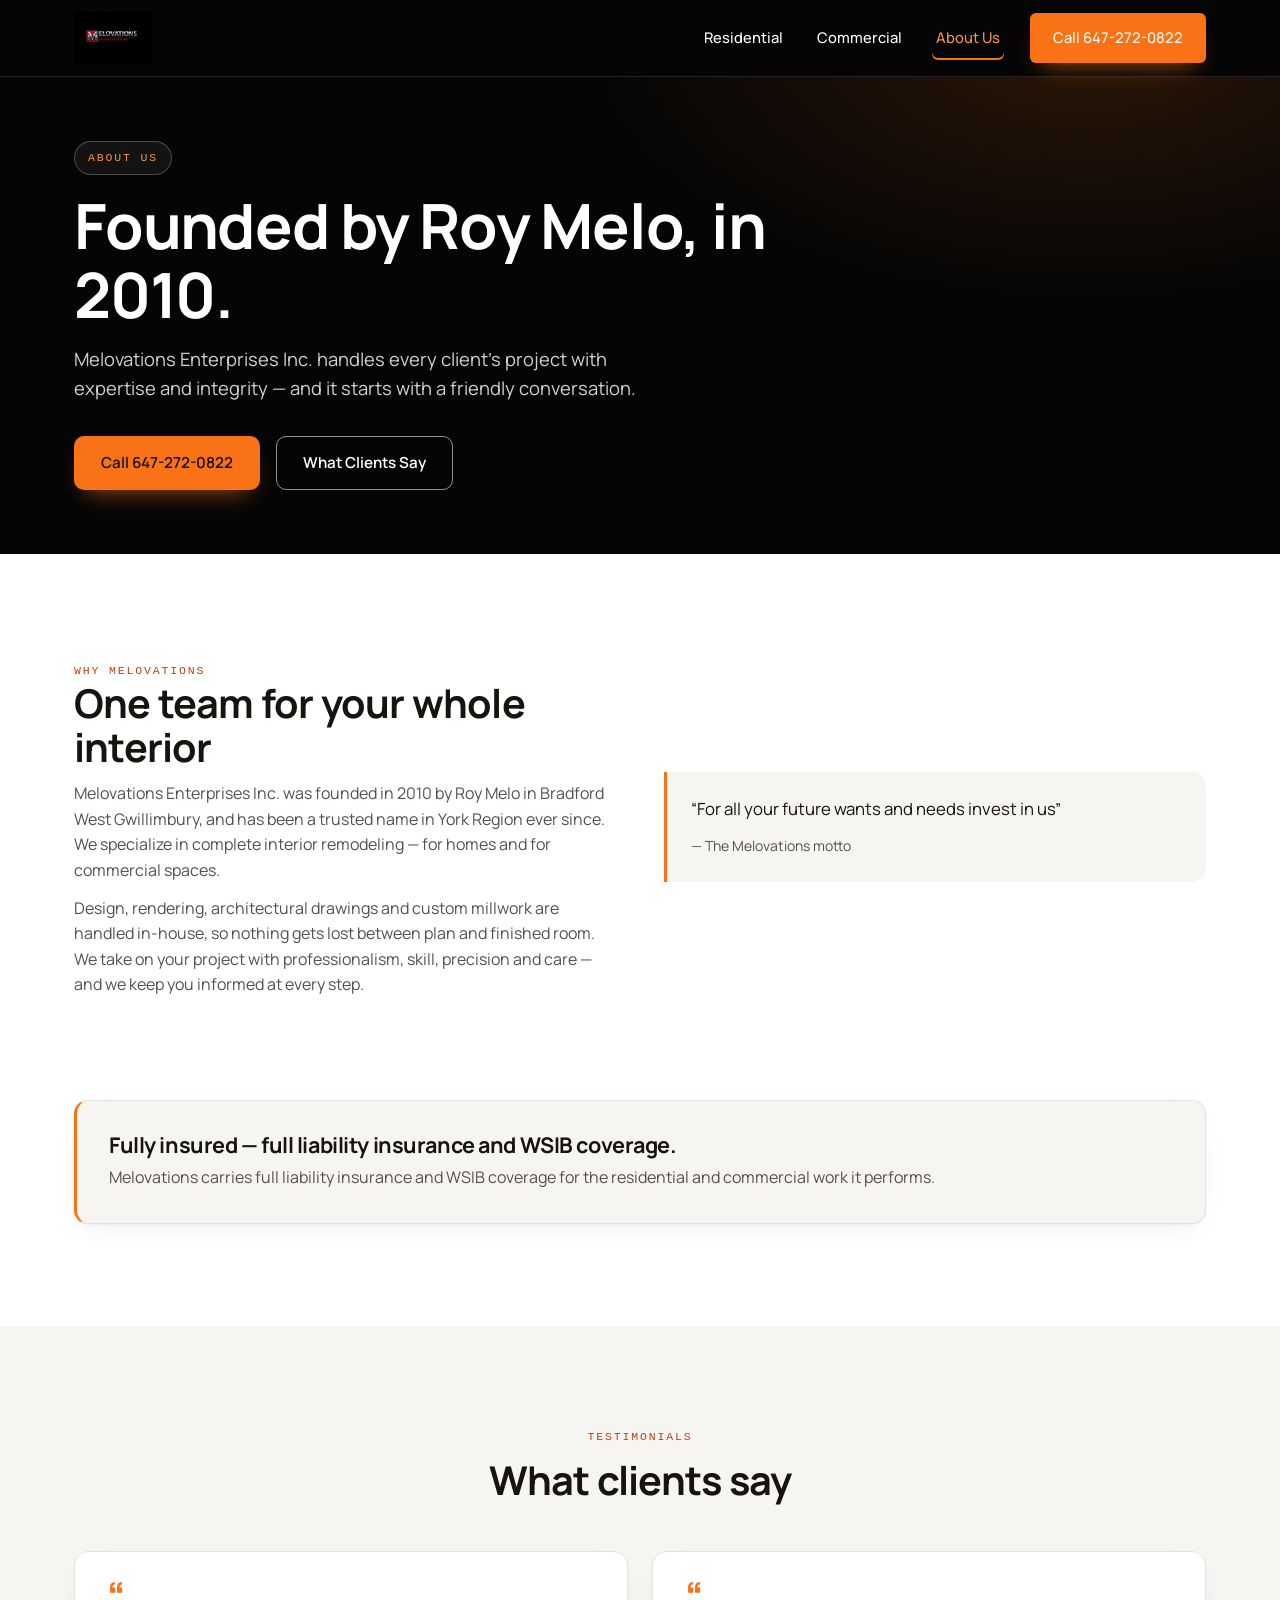
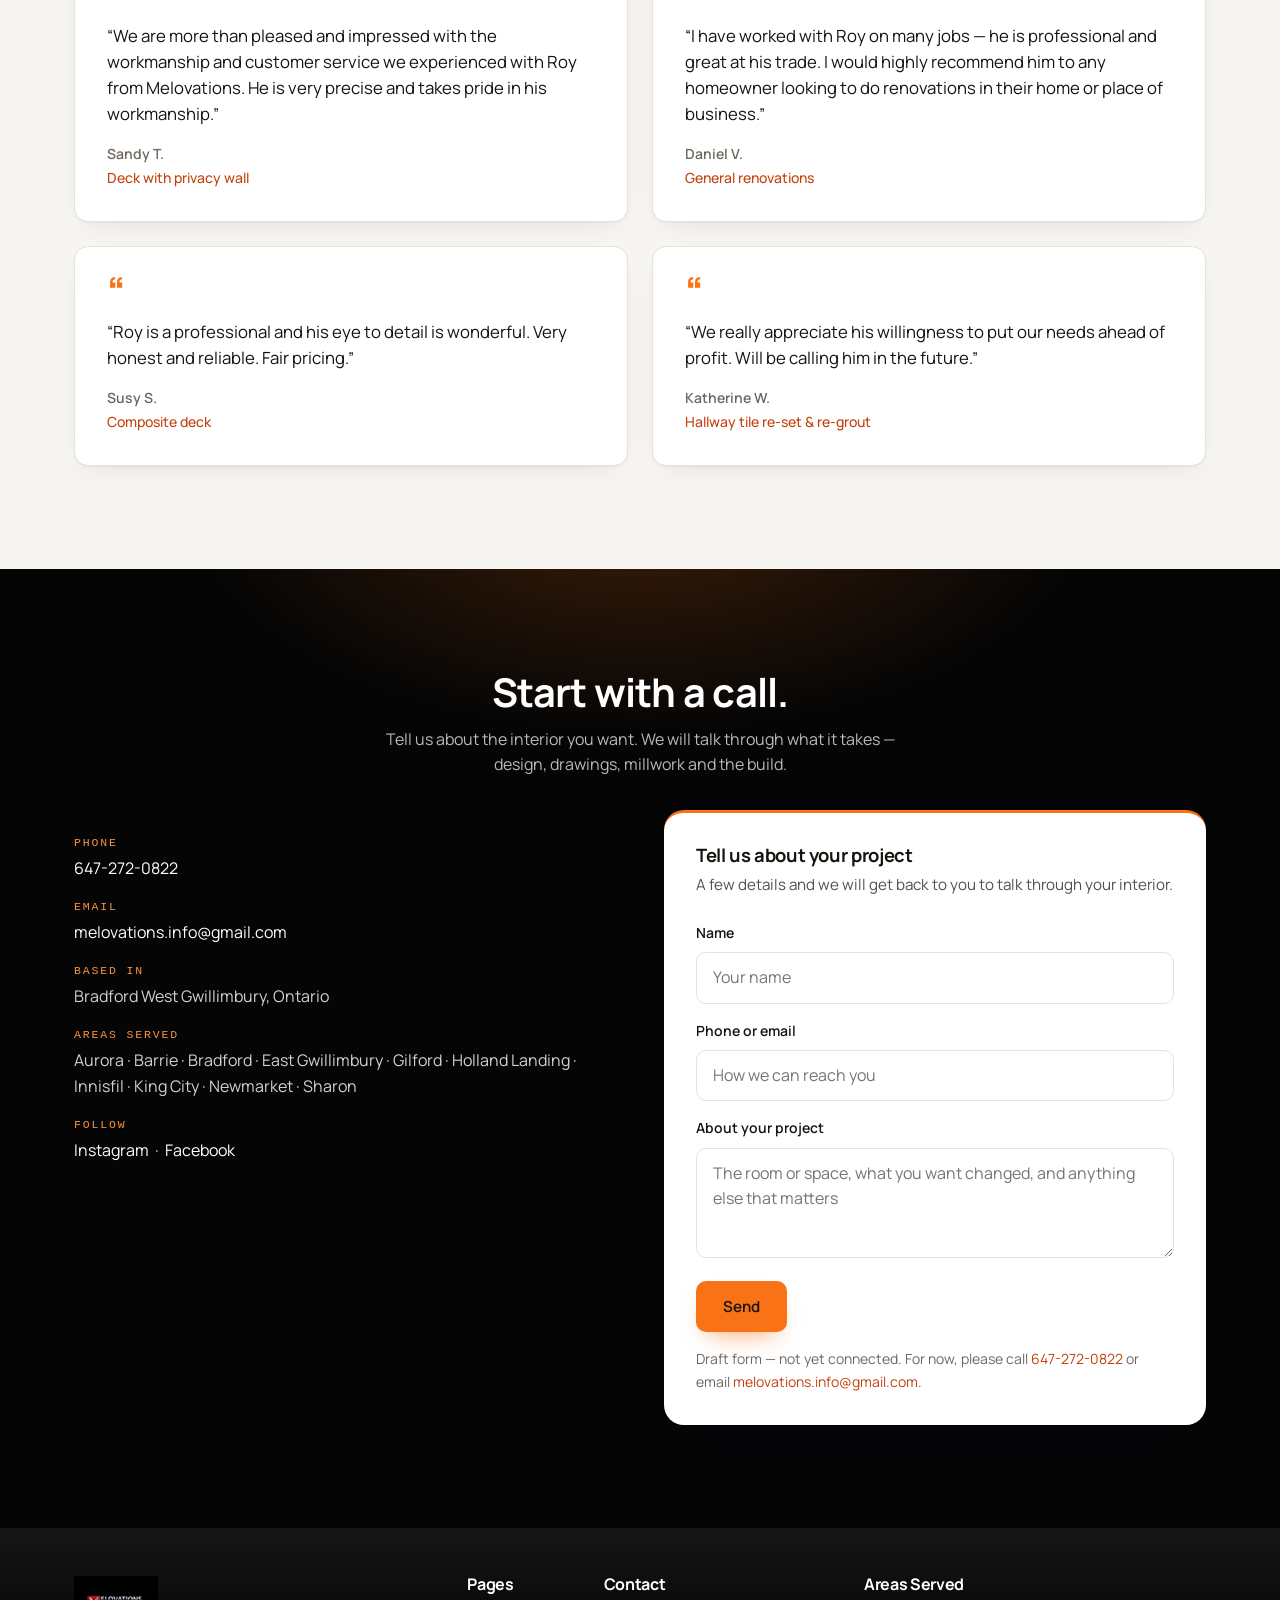
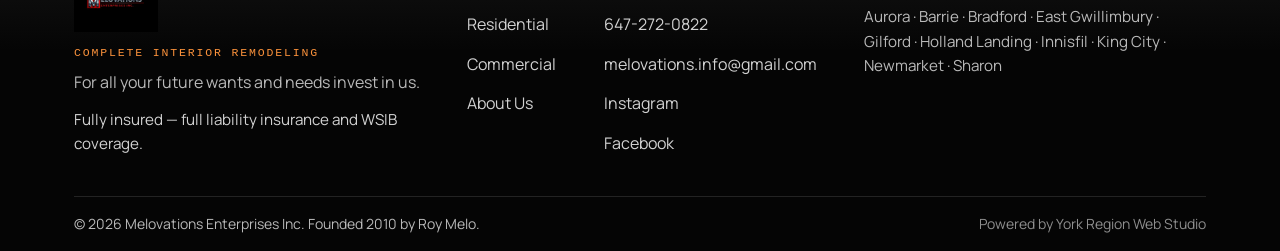
==== about.html @ a7868fda "Update to 3-page website version" ====
<!DOCTYPE html>
<html lang="en">
<head>
<meta charset="UTF-8">
<meta name="viewport" content="width=device-width, initial-scale=1.0">
<title>About Us | Melovations Enterprises Inc.</title>
<meta name="description" content="Melovations Enterprises Inc. was founded in 2010 by Roy Melo in Bradford West Gwillimbury — complete interior remodeling for homes and commercial spaces. Fully insured. Call 647-272-0822.">
<link rel="canonical" href="https://melovations.ca/about.html">
<meta property="og:type" content="website">
<meta property="og:site_name" content="Melovations Enterprises Inc.">
<meta property="og:title" content="About Us | Melovations Enterprises Inc.">
<meta property="og:description" content="Founded in 2010 by Roy Melo — complete interior remodeling, design, drawings and custom millwork. For all your future wants and needs invest in us.">
<meta property="og:url" content="https://melovations.ca/about.html">
<meta property="og:image" content="https://melovations.ca/assets/logo.jpg">
<meta name="twitter:card" content="summary_large_image">
<meta name="robots" content="index, follow">
<link rel="icon" href="favicon.ico" sizes="any">
<link rel="icon" href="favicon.png" type="image/png" sizes="180x180">
<link rel="apple-touch-icon" href="favicon.png">
<link rel="preconnect" href="https://fonts.googleapis.com">
<link rel="preconnect" href="https://fonts.gstatic.com" crossorigin>
<link href="https://fonts.googleapis.com/css2?family=Manrope:wght@500;600;700;800&display=swap" rel="stylesheet">
<link rel="stylesheet" href="styles.css">
<script type="application/ld+json">
{
  "@context": "https://schema.org",
  "@type": "HomeAndConstructionBusiness",
  "name": "Melovations Enterprises Inc.",
  "slogan": "For all your future wants and needs invest in us",
  "url": "https://melovations.ca/about.html",
  "logo": "https://melovations.ca/assets/logo.jpg",
  "image": "https://melovations.ca/assets/logo.jpg",
  "telephone": "+1-647-272-0822",
  "email": "melovations.info@gmail.com",
  "foundingDate": "2010",
  "founder": { "@type": "Person", "name": "Roy Melo" },
  "address": {
    "@type": "PostalAddress",
    "addressLocality": "Bradford West Gwillimbury",
    "addressRegion": "ON",
    "addressCountry": "CA"
  },
  "areaServed": ["Aurora", "Barrie", "Bradford", "East Gwillimbury", "Gilford", "Holland Landing", "Innisfil", "King City", "Newmarket", "Sharon"],
  "sameAs": [
    "https://www.instagram.com/melovations/",
    "https://www.facebook.com/Melovations/"
  ],
  "knowsAbout": ["Complete Interior Remodeling", "Interior Design & Rendering", "Architectural Drawings", "Custom Millwork"]
}
</script>
</head>
<body>
<a class="skip-link" href="#main">Skip to content</a>
<header class="site-header">
  <div class="wrap header-inner">
    <a class="brand" href="index.html" aria-label="Melovations Enterprises Inc. — home"><img src="assets/logo.jpg" alt="Melovations Enterprises Inc." width="480" height="320" decoding="async"></a>
    <button class="nav-toggle" id="navToggle" aria-label="Open menu" aria-expanded="false" aria-controls="mainNav">
      <svg width="22" height="22" viewBox="0 0 24 24" fill="none" stroke="currentColor" stroke-width="2" stroke-linecap="round" aria-hidden="true"><path d="M4 7h16M4 12h16M4 17h16"/></svg>
    </button>
    <nav class="main-nav" id="mainNav" aria-label="Main">
      <a href="index.html">Residential</a>
      <a href="commercial.html">Commercial</a>
      <a href="about.html" aria-current="page">About Us</a>
      <a class="btn btn-primary" href="tel:+16472720822">Call 647-272-0822</a>
    </nav>
  </div>
</header>

<main id="main">

<!-- PAGE HERO -->
<section class="page-hero">
  <div class="wrap">
    <span class="eyebrow eyebrow-light">About Us</span>
    <h1>Founded by Roy Melo, in 2010.</h1>
    <p class="lead">Melovations Enterprises Inc. handles every client's project with expertise and integrity — and it starts with a friendly conversation.</p>
    <div class="hero-actions">
      <a class="btn btn-primary" href="tel:+16472720822">Call 647-272-0822</a>
      <a class="btn btn-ghost" href="#testimonials">What Clients Say</a>
    </div>
  </div>
</section>

<!-- STORY -->
<section aria-label="Our story">
  <div class="wrap split">
    <div>
      <span class="eyebrow">Why Melovations</span>
      <h2>One team for your whole interior</h2>
      <p>Melovations Enterprises Inc. was founded in 2010 by Roy Melo in Bradford West Gwillimbury, and has been a trusted name in York Region ever since. We specialize in complete interior remodeling — for homes and for commercial spaces.</p>
      <p>Design, rendering, architectural drawings and custom millwork are handled in-house, so nothing gets lost between plan and finished room. We take on your project with professionalism, skill, precision and care — and we keep you informed at every step.</p>
    </div>
    <div class="quote">&ldquo;For all your future wants and needs invest in us&rdquo;
      <small>— The Melovations motto</small></div>
  </div>
</section>

<!-- INSURANCE -->
<section class="section-tight" aria-label="Insurance">
  <div class="wrap">
    <div class="insure">
      <div>
        <h2 class="insure-title">Fully insured — full liability insurance and WSIB coverage.</h2>
        <p>Melovations carries full liability insurance and WSIB coverage for the residential and commercial work it performs.</p>
      </div>
    </div>
  </div>
</section>

<!-- TESTIMONIALS -->
<section id="testimonials" class="section-soft" aria-label="Testimonials">
  <div class="wrap">
    <div class="section-header">
      <span class="eyebrow">Testimonials</span>
      <h2>What clients say</h2>
    </div>
    <div class="testimonial-grid">
      <figure class="testimonial">
        <blockquote>&ldquo;We are more than pleased and impressed with the workmanship and customer service we experienced with Roy from Melovations. He is very precise and takes pride in his workmanship.&rdquo;</blockquote>
        <figcaption>Sandy T.<span class="project">Deck with privacy wall</span></figcaption>
      </figure>
      <figure class="testimonial">
        <blockquote>&ldquo;I have worked with Roy on many jobs — he is professional and great at his trade. I would highly recommend him to any homeowner looking to do renovations in their home or place of business.&rdquo;</blockquote>
        <figcaption>Daniel V.<span class="project">General renovations</span></figcaption>
      </figure>
      <figure class="testimonial">
        <blockquote>&ldquo;Roy is a professional and his eye to detail is wonderful. Very honest and reliable. Fair pricing.&rdquo;</blockquote>
        <figcaption>Susy S.<span class="project">Composite deck</span></figcaption>
      </figure>
      <figure class="testimonial">
        <blockquote>&ldquo;We really appreciate his willingness to put our needs ahead of profit. Will be calling him in the future.&rdquo;</blockquote>
        <figcaption>Katherine W.<span class="project">Hallway tile re-set &amp; re-grout</span></figcaption>
      </figure>
    </div>
  </div>
</section>

<!-- CONTACT -->
<section class="cta-band" id="contact" aria-label="Contact">
  <div class="wrap">
    <h2>Start with a call.</h2>
    <p>Tell us about the interior you want. We will talk through what it takes — design, drawings, millwork and the build.</p>
    <div class="contact-grid">
      <ul class="contact-list">
        <li><span class="label">Phone</span><a href="tel:+16472720822">647-272-0822</a></li>
        <li><span class="label">Email</span><a href="mailto:melovations.info@gmail.com">melovations.info@gmail.com</a></li>
        <li><span class="label">Based in</span>Bradford West Gwillimbury, Ontario</li>
        <li><span class="label">Areas served</span>Aurora · Barrie · Bradford · East Gwillimbury · Gilford · Holland Landing · Innisfil · King City · Newmarket · Sharon</li>
        <li><span class="label">Follow</span><a href="https://www.instagram.com/melovations/" target="_blank" rel="noopener">Instagram</a> &nbsp;·&nbsp; <a href="https://www.facebook.com/Melovations/" target="_blank" rel="noopener">Facebook</a></li>
      </ul>
      <div class="form-card">
        <h3 class="form-title">Tell us about your project</h3>
        <p class="form-intro">A few details and we will get back to you to talk through your interior.</p>
        <form id="draftForm" novalidate>
          <div class="form-group">
            <label for="fName">Name</label>
            <input id="fName" name="name" type="text" autocomplete="name" placeholder="Your name">
          </div>
          <div class="form-group">
            <label for="fPhone">Phone or email</label>
            <input id="fPhone" name="contact" type="text" autocomplete="tel" inputmode="tel" placeholder="How we can reach you">
          </div>
          <div class="form-group">
            <label for="fMsg">About your project</label>
            <textarea id="fMsg" name="message" placeholder="The room or space, what you want changed, and anything else that matters"></textarea>
          </div>
          <button class="btn btn-primary" type="submit">Send</button>
          <p class="form-status" id="formStatus" role="status" aria-live="polite"></p>
          <p class="form-note">Draft form — not yet connected. For now, please call <a href="tel:+16472720822">647-272-0822</a> or email <a href="mailto:melovations.info@gmail.com">melovations.info@gmail.com</a>.</p>
        </form>
      </div>
    </div>
  </div>
</section>

</main>

<footer class="site-footer">
  <div class="wrap">
    <div class="footer-top">
      <div class="footer-brand">
        <img src="assets/logo.jpg" alt="Melovations Enterprises Inc." width="480" height="320" loading="lazy" decoding="async">
        <div class="footer-sub">Complete Interior Remodeling</div>
        <p class="footer-tagline">For all your future wants and needs invest in us.</p>
        <p class="footer-insure">Fully insured — full liability insurance and WSIB coverage.</p>
      </div>
      <div class="footer-col">
        <h3>Pages</h3>
        <ul class="footer-links footer-links-stack">
          <li><a href="index.html">Residential</a></li>
          <li><a href="commercial.html">Commercial</a></li>
          <li><a href="about.html">About Us</a></li>
        </ul>
      </div>
      <div class="footer-col">
        <h3>Contact</h3>
        <ul class="footer-links footer-links-stack">
          <li><a href="tel:+16472720822">647-272-0822</a></li>
          <li><a href="mailto:melovations.info@gmail.com">melovations.info@gmail.com</a></li>
          <li><a href="https://www.instagram.com/melovations/" target="_blank" rel="noopener">Instagram</a></li>
          <li><a href="https://www.facebook.com/Melovations/" target="_blank" rel="noopener">Facebook</a></li>
        </ul>
      </div>
      <div class="footer-col">
        <h3>Areas Served</h3>
        <p>Aurora · Barrie · Bradford · East Gwillimbury · Gilford · Holland Landing · Innisfil · King City · Newmarket · Sharon</p>
      </div>
    </div>
    <div class="footer-bottom">
      <span>© 2026 Melovations Enterprises Inc. Founded 2010 by Roy Melo.</span>
      <span class="footer-serving">Powered by York Region Web Studio</span>
    </div>
  </div>
</footer>

<a class="mobile-cta" href="tel:+16472720822">Call 647-272-0822</a>
<script src="script.js" defer></script>
</body>
</html>
---- styles.css ----
/* Melovations Enterprises Inc. — v1 draft
   Layout/CSS approach follows the YRWS Professional Services template
   (split hero, card grid, process steps, dark CTA band, dark footer).
   Brand: black + orange. Logo unchanged. */

:root{
  --brand-dark:#050505;
  --brand-dark-2:#161616;
  --brand-accent:#F97316;
  --brand-accent-deep:#C2410C;
  --brand-accent-light:#FB923C;
  --paper:#FFFFFF;
  --paper-soft:#F7F5F2;
  --ink:#17130E;
  --ink-soft:#57504A;
  --ink-faint:#6E675F;
  --line:#E7E1DA;
  --header-bg:#050505;
  --header-text:#FFFFFF;
  --font-display:"Manrope",-apple-system,"Segoe UI",Helvetica,Arial,sans-serif;
  --font-body:"Manrope",-apple-system,"Segoe UI",Helvetica,Arial,sans-serif;
  --font-mono:ui-monospace,"SF Mono",Menlo,Consolas,monospace;
  --text-hero:clamp(2.4rem,4.5vw + 1rem,3.9rem);
  --text-h2:clamp(1.8rem,1.6vw + 1.2rem,2.5rem);
  --text-h3:1.25rem;
  --text-lead:1.15rem;
  --text-body:1rem;
  --text-small:.875rem;
  --text-eyebrow:.72rem;
  --leading-heading:1.1;
  --leading-body:1.6;
  --space-1:4px; --space-2:8px; --space-3:12px; --space-4:16px;
  --space-5:24px; --space-6:32px; --space-7:48px; --space-8:64px;
  --section-pad:clamp(64px,8vw,104px);
  --card-pad:32px;
  --max:1180px;
  --radius:14px;
  --radius-sm:10px;
  --radius-lg:20px;
  --shadow-1:0 1px 2px rgba(2,6,23,.04),0 10px 28px -14px rgba(2,6,23,.12);
  --shadow-2:0 2px 6px rgba(2,6,23,.05),0 24px 44px -18px rgba(2,6,23,.18);
  --shadow-3:0 32px 64px -16px rgba(2,6,23,.30);
  --ease:cubic-bezier(.22,.61,.36,1);
  --dur:.3s;
  --on-dark:#fff;
  --on-dark-82:rgba(255,255,255,.82);
  --on-dark-72:rgba(255,255,255,.72);
  --on-dark-55:rgba(255,255,255,.55);
  --line-dark:rgba(255,255,255,.12);
  --white:#fff;
  --error:#A83D2E;
  --accent-ring:rgba(249,115,22,.22);
}

*,*::before,*::after{box-sizing:border-box;margin:0;padding:0}
html{scroll-behavior:smooth;scroll-padding-top:88px}
body{font-family:var(--font-body);font-size:var(--text-body);line-height:var(--leading-body);color:var(--ink-soft);background:var(--paper);overflow-x:hidden;-webkit-font-smoothing:antialiased}
img{max-width:100%;display:block}
a{color:var(--brand-accent-deep);text-decoration:none}
h1,h2,h3{font-family:var(--font-display);color:var(--ink);line-height:var(--leading-heading);font-weight:700;letter-spacing:-.02em}
h2{font-size:var(--text-h2)}
h3{font-size:var(--text-h3)}
.wrap{max-width:var(--max);margin:0 auto;padding:0 var(--space-5)}
section{padding:var(--section-pad) 0}
.section-soft{background:var(--paper-soft)}
:focus-visible{outline:2px solid var(--brand-accent);outline-offset:2px}
::selection{background:var(--accent-ring)}
.skip-link{position:absolute;left:var(--space-4);top:-100px;background:var(--brand-dark);color:var(--on-dark);padding:var(--space-2) var(--space-4);z-index:100}
.skip-link:focus{top:0;color:var(--on-dark)}

.eyebrow{font-family:var(--font-mono);font-size:var(--text-eyebrow);font-weight:500;text-transform:uppercase;letter-spacing:.16em;color:var(--brand-accent-deep)}
.eyebrow-light{color:var(--brand-accent-light)}
.lead{font-size:var(--text-lead)}
.section-header{max-width:680px;margin:0 auto var(--space-7);text-align:center}
.section-header .eyebrow{display:block;margin-bottom:var(--space-3)}
.section-header p{margin-top:var(--space-3)}

.btn{display:inline-block;padding:14px 26px;font-size:.95rem;font-weight:600;font-family:var(--font-body);border-radius:var(--radius-sm);border:1px solid transparent;cursor:pointer;transition:transform var(--dur) var(--ease),background var(--dur),color var(--dur),border-color var(--dur),box-shadow var(--dur) var(--ease)}
.btn:hover{transform:translateY(-1px)}
.btn:active{transform:translateY(0)}
/* Primary button: near-black text on bright orange passes contrast (~7:1);
   hover deepens to burnt orange where white text passes (~5:1). */
.btn-primary{background:var(--brand-accent);color:var(--ink);box-shadow:0 12px 24px -12px rgba(249,115,22,.7)}
.btn-primary:hover{background:var(--brand-accent-deep);color:var(--white)}
.btn-ghost{background:transparent;color:var(--on-dark);border-color:var(--on-dark-55)}
.btn-ghost:hover{border-color:var(--on-dark);color:var(--on-dark);background:rgba(255,255,255,.08)}

/* Header — black */
.site-header{position:sticky;top:0;z-index:50;background:var(--header-bg);color:var(--header-text);border-bottom:1px solid var(--line-dark)}
.header-inner{display:flex;align-items:center;justify-content:space-between;gap:var(--space-5);height:76px}
.brand{display:flex;align-items:center;color:var(--header-text)}
.brand img{height:52px;width:auto}
.main-nav{display:flex;align-items:center;gap:26px}
.main-nav a{color:var(--header-text);font-size:.92rem;font-weight:500;white-space:nowrap;transition:color var(--dur);padding:10px 4px;border-radius:6px}
.main-nav a:hover{color:var(--brand-accent-light)}
.main-nav a[aria-current="page"]{color:var(--brand-accent-light);box-shadow:inset 0 -2px 0 var(--brand-accent)}
.main-nav .btn{padding:12px 22px}
.nav-toggle{display:none;background:none;border:0;cursor:pointer;padding:var(--space-2);color:var(--header-text)}

/* Hero — split variant (from template), black + orange */
.hero-split{background:var(--brand-dark);color:var(--on-dark);padding:0;background-image:radial-gradient(720px 380px at 85% -40px,rgba(249,115,22,.16),transparent 70%)}
.hero-split .grid{display:grid;grid-template-columns:1.05fr 1fr;align-items:stretch}
.hero-split .txt{padding:var(--section-pad) var(--space-6) var(--section-pad) 0}
.hero-split h1{color:var(--on-dark);font-size:var(--text-hero)}
.hero-split .eyebrow{display:inline-block;margin-bottom:var(--space-4);padding:7px 13px;border:1px solid rgba(255,255,255,.24);border-radius:999px;background:rgba(255,255,255,.06)}
.hero-motto{font-family:var(--font-display);font-size:1.3rem;font-weight:600;color:var(--brand-accent-light);margin-top:var(--space-5);max-width:460px;line-height:1.35}
.hero-split .lead{color:var(--on-dark-82);margin-top:var(--space-4);max-width:460px}
.hero-actions{display:flex;flex-wrap:wrap;gap:var(--space-4);margin-top:var(--space-6)}
.hero-media{display:flex;align-items:center;justify-content:center;padding:var(--space-7) 0 var(--space-7) var(--space-5)}
/* Framed brand panel: the supplied logo is the only artwork at launch, so it
   is presented as a deliberate framed panel (gradient, border, caption bar)
   rather than a bare image on black. */
.hero-panel{position:relative;width:100%;max-width:520px;margin:0;border:1px solid var(--line-dark);border-radius:var(--radius-lg);background:linear-gradient(160deg,#1b1b1b 0%,#060606 55%,#000 100%);box-shadow:var(--shadow-3);padding:var(--space-7) var(--space-6) var(--space-5);overflow:hidden}
.hero-panel::before{content:"";position:absolute;inset:0;background:repeating-linear-gradient(135deg,rgba(255,255,255,.025) 0 2px,transparent 2px 14px);pointer-events:none}
.hero-panel::after{content:"";position:absolute;top:0;left:0;right:0;height:3px;background:linear-gradient(90deg,var(--brand-accent),transparent 75%)}
.hero-panel img{position:relative;width:100%;height:auto}
.hero-panel figcaption{position:relative;margin-top:var(--space-5);padding-top:var(--space-4);border-top:1px solid var(--line-dark);display:flex;flex-direction:column;gap:2px}
/* Photo variant: real project photo fills the framed panel, caption overlays. */
.hero-panel-photo{padding:0}
.hero-panel-photo img{width:100%;height:100%;aspect-ratio:4/3;object-fit:cover}
.hero-panel-photo figcaption{position:absolute;left:0;right:0;bottom:0;margin:0;padding:var(--space-6) var(--space-5) var(--space-4);border-top:0;background:linear-gradient(180deg,transparent,rgba(0,0,0,.85))}

/* Page hero (Commercial / About) */
.page-hero{background:var(--brand-dark);color:var(--on-dark);padding:var(--space-8) 0;background-image:radial-gradient(720px 380px at 85% -40px,rgba(249,115,22,.16),transparent 70%)}
.page-hero .eyebrow{display:inline-block;margin-bottom:var(--space-4);padding:7px 13px;border:1px solid rgba(255,255,255,.24);border-radius:999px;background:rgba(255,255,255,.06)}
.page-hero h1{color:var(--on-dark);font-size:var(--text-hero);max-width:18ch}
.page-hero .lead{color:var(--on-dark-82);margin-top:var(--space-4);max-width:56ch}

/* Insurance callout */
.insure{background:var(--paper-soft);border:1px solid var(--line);border-left:3px solid var(--brand-accent);border-radius:var(--radius);padding:var(--space-6);box-shadow:var(--shadow-1)}
.insure-title{font-size:1.35rem;margin-bottom:var(--space-2)}
.insure p{color:var(--ink-soft)}
.footer-insure{margin-top:var(--space-3);color:var(--on-dark-82);font-size:.95rem;max-width:38ch}

/* Photo gallery */
.gallery{columns:3;column-gap:var(--space-5)}
.gallery figure{break-inside:avoid;margin:0 0 var(--space-5);background:var(--white);border:1px solid var(--line);border-radius:var(--radius);overflow:hidden;box-shadow:var(--shadow-1);transition:transform var(--dur) var(--ease),box-shadow var(--dur) var(--ease),border-color var(--dur)}
.gallery figure:hover{transform:translateY(-4px);box-shadow:var(--shadow-2);border-color:rgba(249,115,22,.45)}
.gallery img{width:100%;height:auto;transition:transform var(--dur) var(--ease)}
.gallery figure:hover img{transform:scale(1.02)}
.gallery figcaption{padding:var(--space-3) var(--space-4);font-size:.92rem;font-weight:600;color:var(--ink)}
.hero-panel-name{font-family:var(--font-display);font-weight:700;color:var(--on-dark);letter-spacing:-.01em}
.hero-panel-sub{font-family:var(--font-mono);font-size:var(--text-eyebrow);text-transform:uppercase;letter-spacing:.16em;color:var(--brand-accent-light)}

/* Trust strip */
.trust{display:flex;gap:34px;flex-wrap:wrap;padding:var(--space-5) 0;border-bottom:1px solid var(--line)}
.trust div{font-size:.95rem;color:var(--ink-soft)}
.trust strong{display:block;font-family:var(--font-display);font-size:1.3rem;color:var(--ink);letter-spacing:-.01em}

/* Cards */
.card-grid{display:grid;grid-template-columns:repeat(3,1fr);gap:var(--space-5)}
.card{background:var(--white);border:1px solid var(--line);border-radius:var(--radius);padding:var(--card-pad);box-shadow:var(--shadow-1);transition:transform var(--dur) var(--ease),box-shadow var(--dur) var(--ease),border-color var(--dur)}
.card:hover{transform:translateY(-4px);box-shadow:var(--shadow-2);border-color:rgba(249,115,22,.45)}
.card-soft{background:var(--paper-soft)}
.section-tight{padding-top:0}
.card h3{margin:var(--space-3) 0 var(--space-2)}
.card-num{font-family:var(--font-mono);font-size:var(--text-eyebrow);letter-spacing:.16em;color:var(--brand-accent-deep)}
.services-grid{grid-template-columns:repeat(2,1fr)}

/* About split */
.split{display:grid;grid-template-columns:1fr 1fr;gap:var(--space-7);align-items:center}
.split p{color:var(--ink-soft);margin-top:var(--space-3)}
.quote{background:var(--paper-soft);border-left:3px solid var(--brand-accent);padding:var(--space-5);border-radius:0 var(--radius) var(--radius) 0;font-size:1.05rem;color:var(--ink)}
.quote small{display:block;margin-top:var(--space-3);color:var(--ink-soft)}

/* Process */
.process-grid{display:grid;grid-template-columns:repeat(5,1fr);gap:var(--space-5)}
.process-step{border-top:2px solid var(--brand-accent);padding-top:var(--space-4);transition:transform var(--dur) var(--ease)}
.process-step:hover{transform:translateY(-3px)}
.process-step .num{font-family:var(--font-mono);color:var(--brand-accent-deep);letter-spacing:2px;font-size:.95rem}
.process-step h3{font-size:1.02rem;margin:var(--space-2) 0}
.process-step p{font-size:.95rem}

/* Testimonials */
.testimonial-grid{display:grid;grid-template-columns:repeat(2,1fr);gap:var(--space-5)}
.testimonial{position:relative;margin:0;background:var(--white);border:1px solid var(--line);border-radius:var(--radius);padding:var(--card-pad);box-shadow:var(--shadow-1);transition:transform var(--dur) var(--ease),box-shadow var(--dur) var(--ease),border-color var(--dur)}
.testimonial:hover{transform:translateY(-4px);box-shadow:var(--shadow-2);border-color:rgba(249,115,22,.45)}
.testimonial::before{content:"\201C";display:block;font-family:var(--font-display);font-size:2.4rem;font-weight:800;line-height:.6;color:var(--brand-accent);margin-bottom:var(--space-4)}
.testimonial blockquote{margin:0 0 var(--space-4);font-size:1.05rem;line-height:1.55;color:var(--ink)}
.testimonial figcaption{color:var(--ink-faint);font-weight:600;font-size:var(--text-small)}
.testimonial figcaption .project{display:block;font-weight:500;color:var(--brand-accent-deep);margin-top:2px}

/* Contact */
.cta-band{background:var(--brand-dark);color:var(--on-dark);text-align:center;background-image:radial-gradient(640px 320px at 50% -60px,var(--accent-ring),transparent 70%)}
.cta-band h2{color:var(--on-dark)}
.cta-band p{color:var(--on-dark-72);margin:var(--space-3) auto var(--space-6);max-width:52ch}
.cta-band .hero-actions{justify-content:center;margin-top:0}
.contact-grid{display:grid;grid-template-columns:1fr 1fr;gap:var(--space-7);text-align:left;align-items:start}
.contact-list{list-style:none;margin-top:var(--space-5)}
.contact-list li{margin-bottom:var(--space-4);color:var(--on-dark-82)}
.contact-list .label{font-family:var(--font-mono);font-size:var(--text-eyebrow);text-transform:uppercase;letter-spacing:.16em;color:var(--brand-accent-light);display:block;margin-bottom:var(--space-1)}
.contact-list a{color:var(--on-dark);text-underline-offset:3px}
.contact-list a:hover{color:var(--brand-accent-light);text-decoration:underline}
.form-card{background:var(--white);border-radius:var(--radius-lg);box-shadow:var(--shadow-3);padding:var(--space-6);color:var(--ink-soft);text-align:left;border-top:3px solid var(--brand-accent)}
.form-title{font-size:1.15rem;margin-bottom:var(--space-2)}
.form-intro{color:var(--ink-soft);font-size:.95rem;margin:0 0 var(--space-5);max-width:none}
.cta-band .form-intro{color:var(--ink-soft);margin:0 0 var(--space-5);max-width:none;text-align:left}
.form-group{margin-bottom:var(--space-4)}
.form-group label{display:block;font-weight:600;font-size:var(--text-small);color:var(--ink);margin-bottom:var(--space-2)}
.form-group input,.form-group textarea{width:100%;min-height:44px;padding:12px 16px;font:inherit;color:var(--ink);background:var(--white);border:1px solid var(--line);border-radius:var(--radius-sm)}
.form-group textarea{min-height:110px;resize:vertical}
.form-group input:focus,.form-group textarea:focus{border-color:var(--brand-accent);outline:none;box-shadow:0 0 0 4px var(--accent-ring)}
.form-status{margin-top:var(--space-4);font-size:var(--text-small);color:var(--error)}
.form-note{font-size:var(--text-small);color:var(--ink-faint);margin-top:var(--space-3)}
/* The form card sits inside the dark CTA band; keep its helper text on the
   light-card colours instead of inheriting the band's light text. */
.cta-band .form-status{color:var(--error);margin:var(--space-4) 0 0;max-width:none;text-align:left}
.cta-band .form-note{color:var(--ink-faint);margin:var(--space-3) 0 0;max-width:none;text-align:left}

/* Footer — black */
.site-footer{background:linear-gradient(180deg,var(--brand-dark-2),var(--brand-dark) 38%);color:var(--on-dark-72);padding:var(--space-7) 0 0}
.footer-top{display:flex;flex-wrap:wrap;gap:var(--space-6);justify-content:space-between;padding-bottom:var(--space-6)}
.footer-brand img{height:56px;width:auto}
.footer-sub{font-family:var(--font-mono);font-size:var(--text-eyebrow);text-transform:uppercase;letter-spacing:.16em;color:var(--brand-accent-light);margin-top:var(--space-3)}
.footer-tagline{margin-top:var(--space-2);max-width:36ch}
.footer-links{display:flex;flex-wrap:wrap;gap:var(--space-2) var(--space-5);list-style:none}
.footer-links-stack{flex-direction:column;gap:0}
.footer-links a{color:var(--on-dark-82);display:inline-block;padding:7px 0}
.footer-links a:hover{color:var(--brand-accent-light)}
.footer-col h3{color:var(--on-dark);font-size:1rem;margin-bottom:var(--space-3)}
.footer-col p{max-width:38ch;font-size:.95rem}
.footer-bottom{display:flex;flex-wrap:wrap;gap:var(--space-4);align-items:center;justify-content:space-between;border-top:1px solid var(--line-dark);padding:var(--space-4) 0;font-size:var(--text-small)}
.footer-serving{color:var(--on-dark-55)}

/* Mobile CTA */
.mobile-cta{display:none}

@media (max-width:980px){
  .card-grid{grid-template-columns:1fr;max-width:460px;margin:0 auto}
  .services-grid,.testimonial-grid{grid-template-columns:1fr}
  .process-grid{grid-template-columns:repeat(2,1fr)}
  .contact-grid{grid-template-columns:1fr}
  .header-inner{height:64px}
  .brand img{height:44px}
  .main-nav{position:fixed;top:64px;left:0;right:0;bottom:0;background:var(--brand-dark);flex-direction:column;align-items:stretch;gap:0;padding:var(--space-4) var(--space-5);transform:translateX(100%);transition:transform var(--dur) var(--ease)}
  .main-nav.open{transform:none}
  .main-nav a{padding:var(--space-3) 0;border-bottom:1px solid var(--line-dark);font-size:1rem;color:var(--on-dark-82)}
  .main-nav a[aria-current="page"]{box-shadow:none;color:var(--brand-accent-light)}
  .main-nav .btn{border:0;text-align:left;background:none;box-shadow:none;color:var(--brand-accent-light);padding-left:0}
  .nav-toggle{display:inline-flex;align-items:center;justify-content:center;min-width:44px;min-height:44px}
  .gallery{columns:2}
}
@media (max-width:760px){
  .hero-split .grid{grid-template-columns:1fr}
  .hero-split .txt{padding:var(--space-7) 0 var(--space-6)}
  .hero-media{padding:0 0 var(--space-7)}
  .hero-panel{padding:var(--space-6) var(--space-5) var(--space-4)}
  .split{grid-template-columns:1fr}
  .form-card .btn{width:100%;text-align:center}
  /* Call bar: near-black text on bright orange passes contrast; white did not. */
  .mobile-cta{display:flex;position:fixed;left:0;right:0;bottom:0;z-index:60;justify-content:center;align-items:center;min-height:56px;padding:var(--space-3) var(--space-4) calc(var(--space-3) + env(safe-area-inset-bottom));background:var(--brand-accent);color:var(--ink);font-weight:700;box-shadow:0 -10px 28px rgba(2,6,23,.20)}
  body{padding-bottom:72px}
}
@media (max-width:560px){
  .process-grid{grid-template-columns:1fr}
  .gallery{columns:1}
  .insure{padding:var(--space-5)}
}
@media (prefers-reduced-motion:reduce){
  html{scroll-behavior:auto}
  *,*::before,*::after{transition:none!important;animation:none!important}
}
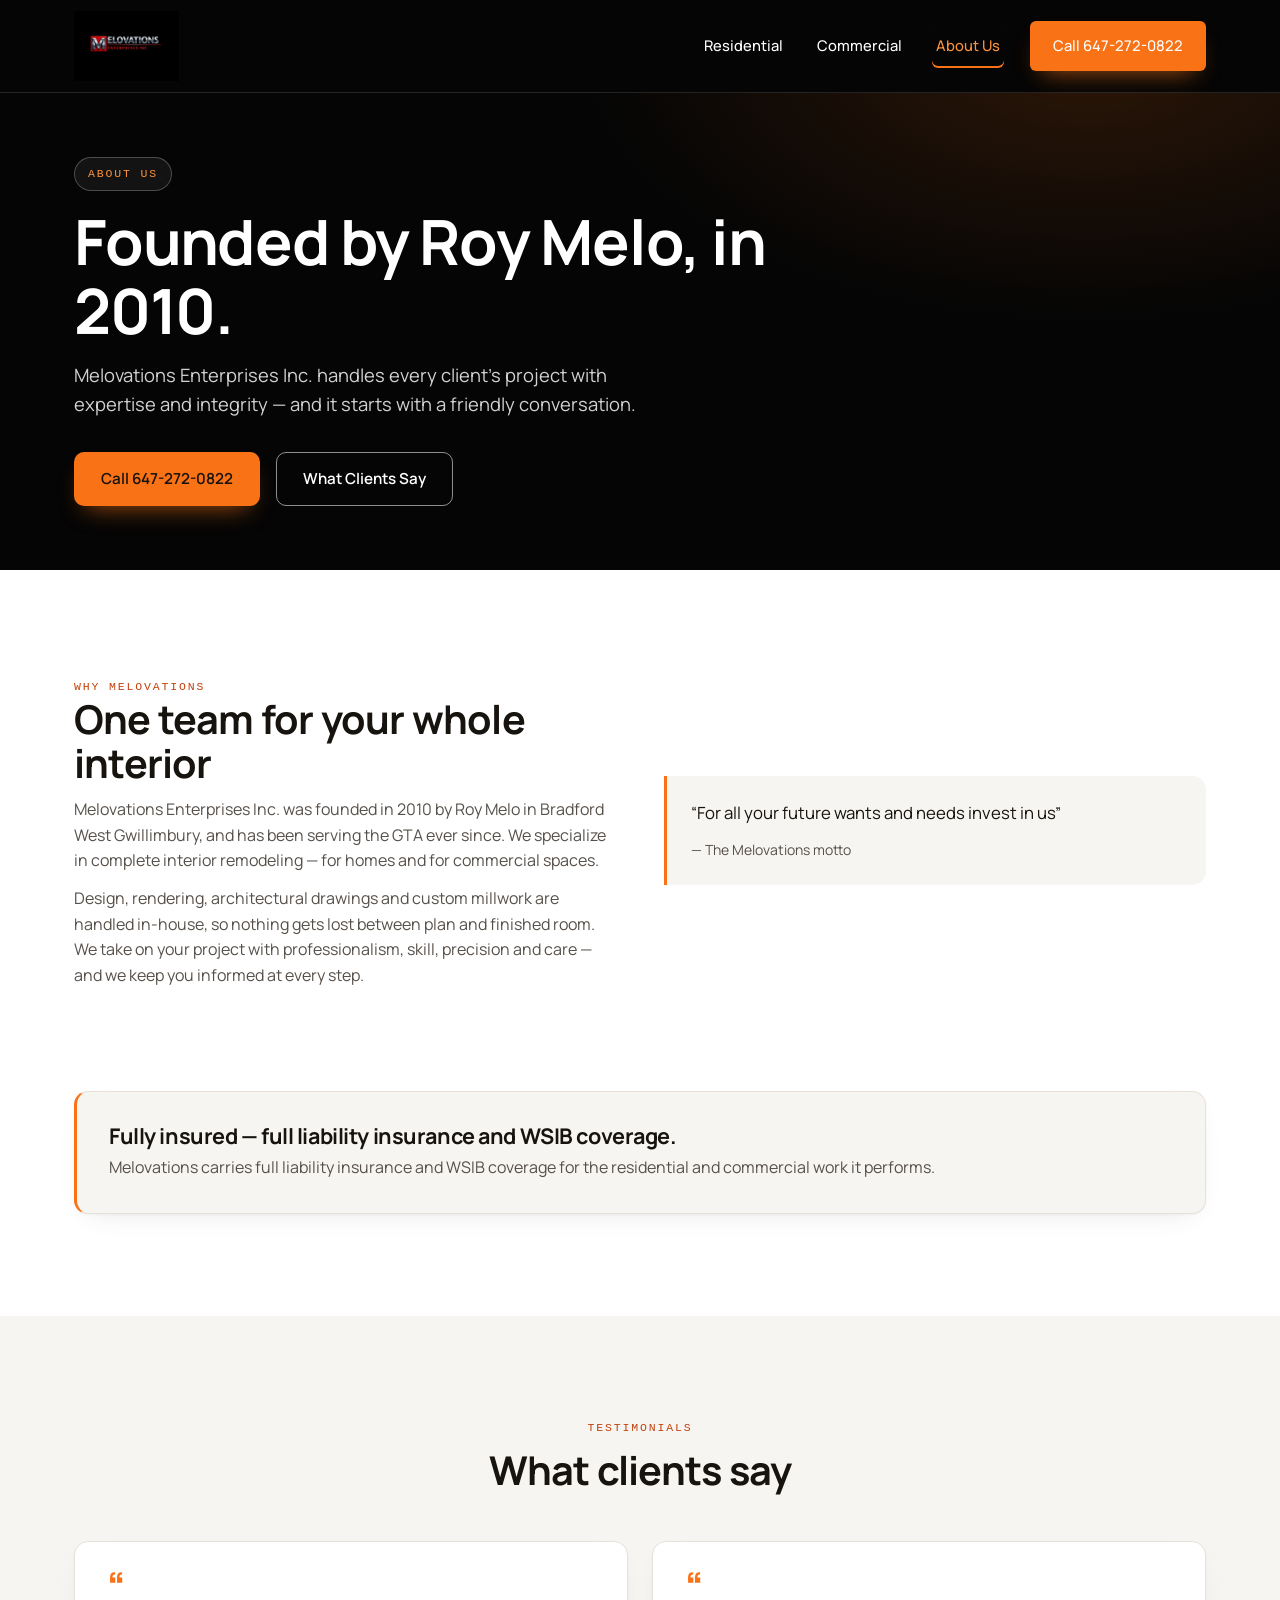
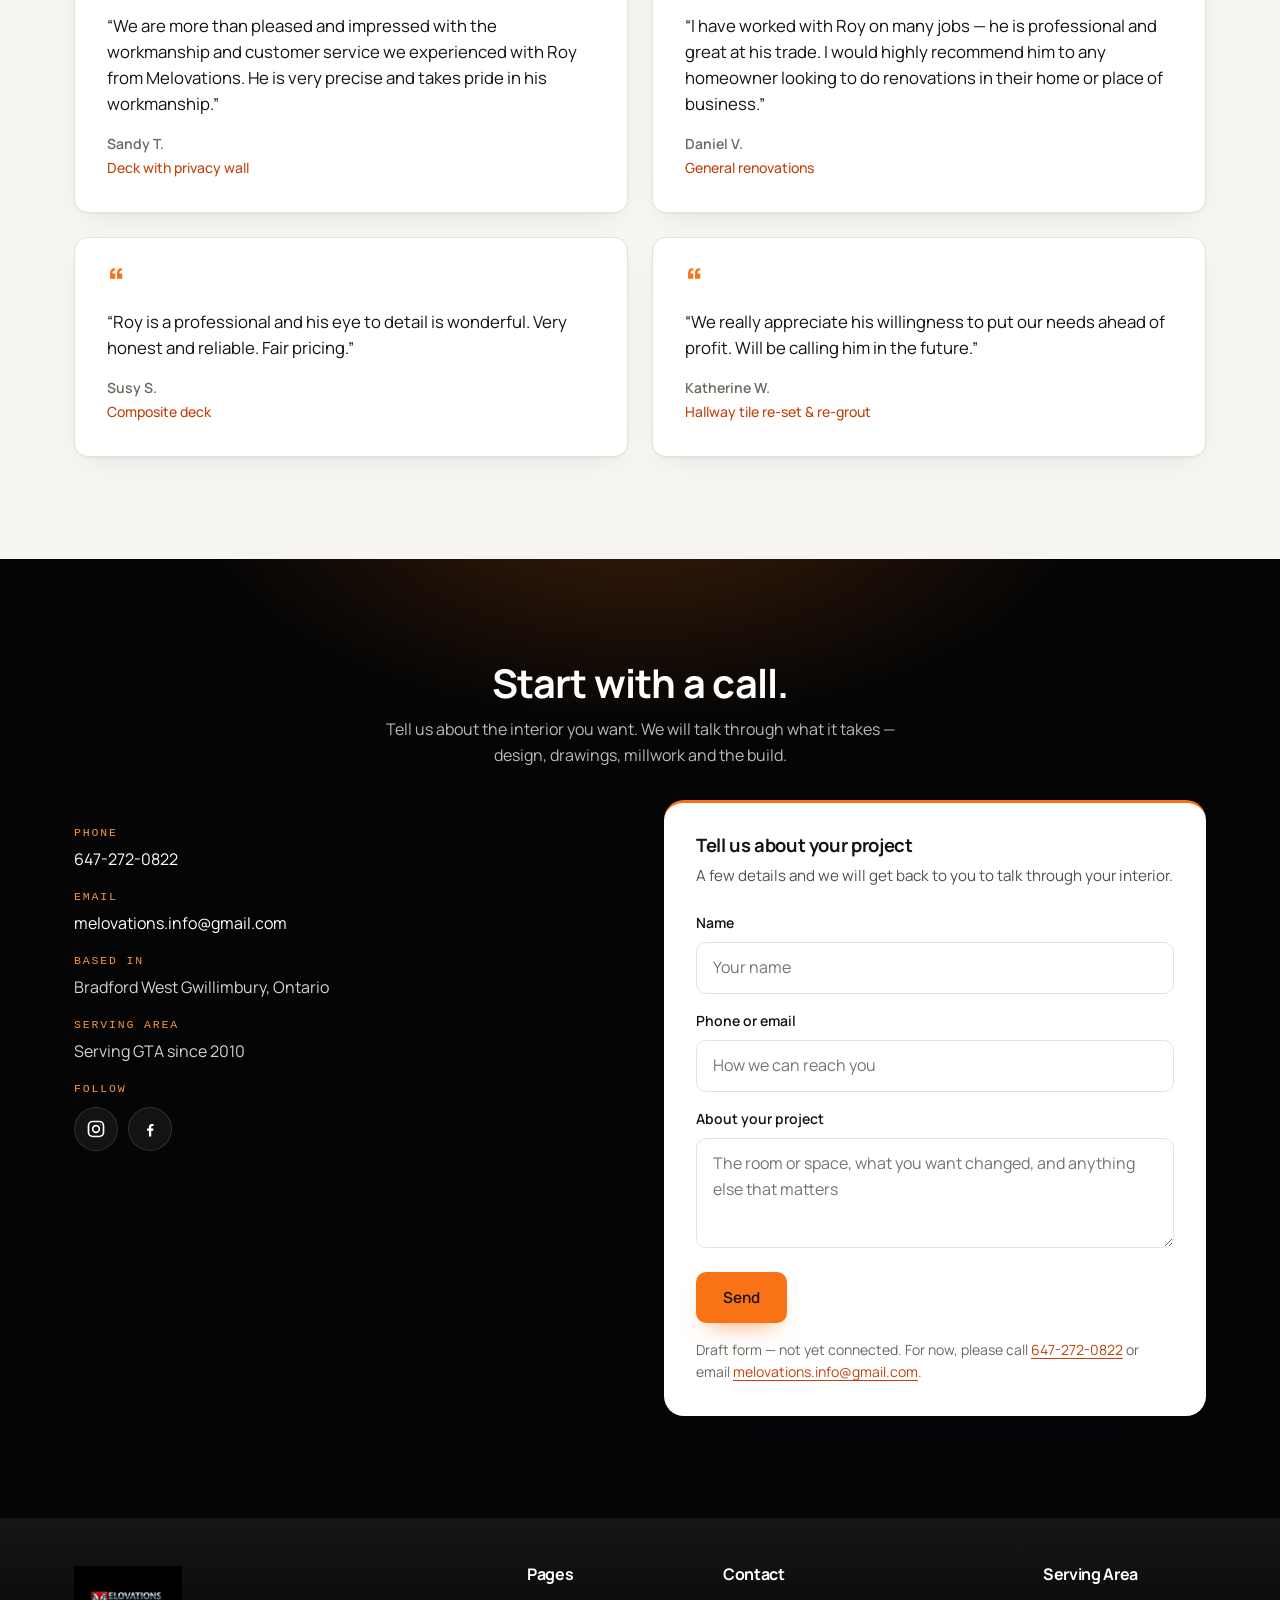
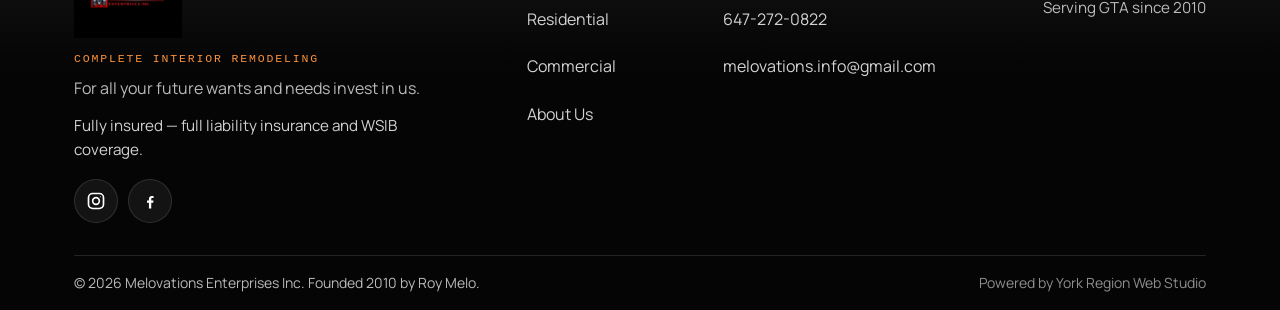
==== commit ce77ffbc: "Replace final about.html and sitemap.xml" ====
--- a/about.html
+++ b/about.html
@@ -3,16 +3,24 @@
 <head>
 <meta charset="UTF-8">
 <meta name="viewport" content="width=device-width, initial-scale=1.0">
-<title>About Us | Melovations Enterprises Inc.</title>
-<meta name="description" content="Melovations Enterprises Inc. was founded in 2010 by Roy Melo in Bradford West Gwillimbury — complete interior remodeling for homes and commercial spaces. Fully insured. Call 647-272-0822.">
+<title>About Melovations Enterprises | Remodeling in Bradford</title>
+<meta name="description" content="About Melovations Enterprises Inc. — founded by Roy Melo in 2010, complete interior remodeling for GTA homes and businesses. Call 647-272-0822 for a quote.">
 <link rel="canonical" href="https://melovations.ca/about.html">
 <meta property="og:type" content="website">
 <meta property="og:site_name" content="Melovations Enterprises Inc.">
-<meta property="og:title" content="About Us | Melovations Enterprises Inc.">
+<meta property="og:title" content="About Melovations Enterprises | Remodeling in Bradford">
 <meta property="og:description" content="Founded in 2010 by Roy Melo — complete interior remodeling, design, drawings and custom millwork. For all your future wants and needs invest in us.">
 <meta property="og:url" content="https://melovations.ca/about.html">
 <meta property="og:image" content="https://melovations.ca/assets/logo.jpg">
+<meta property="og:image:width" content="480">
+<meta property="og:image:height" content="320">
+<meta property="og:image:alt" content="Melovations Enterprises Inc. logo">
+<meta property="og:locale" content="en_CA">
 <meta name="twitter:card" content="summary_large_image">
+<meta name="twitter:title" content="About Melovations Enterprises | Remodeling in Bradford">
+<meta name="twitter:description" content="About Melovations Enterprises Inc. — founded by Roy Melo in 2010, complete interior remodeling for GTA homes and businesses. Call 647-272-0822 for a quote.">
+<meta name="twitter:image" content="https://melovations.ca/assets/logo.jpg">
+<meta name="twitter:image:alt" content="Melovations Enterprises Inc. logo">
 <meta name="robots" content="index, follow">
 <link rel="icon" href="favicon.ico" sizes="any">
 <link rel="icon" href="favicon.png" type="image/png" sizes="180x180">
@@ -27,7 +35,8 @@
   "@type": "HomeAndConstructionBusiness",
   "name": "Melovations Enterprises Inc.",
   "slogan": "For all your future wants and needs invest in us",
-  "url": "https://melovations.ca/about.html",
+  "@id": "https://melovations.ca/#business",
+  "url": "https://melovations.ca/",
   "logo": "https://melovations.ca/assets/logo.jpg",
   "image": "https://melovations.ca/assets/logo.jpg",
   "telephone": "+1-647-272-0822",
@@ -40,7 +49,7 @@
     "addressRegion": "ON",
     "addressCountry": "CA"
   },
-  "areaServed": ["Aurora", "Barrie", "Bradford", "East Gwillimbury", "Gilford", "Holland Landing", "Innisfil", "King City", "Newmarket", "Sharon"],
+  "areaServed": { "@type": "AdministrativeArea", "name": "Greater Toronto Area" },
   "sameAs": [
     "https://www.instagram.com/melovations/",
     "https://www.facebook.com/Melovations/"
@@ -87,7 +96,7 @@
     <div>
       <span class="eyebrow">Why Melovations</span>
       <h2>One team for your whole interior</h2>
-      <p>Melovations Enterprises Inc. was founded in 2010 by Roy Melo in Bradford West Gwillimbury, and has been a trusted name in York Region ever since. We specialize in complete interior remodeling — for homes and for commercial spaces.</p>
+      <p>Melovations Enterprises Inc. was founded in 2010 by Roy Melo in Bradford West Gwillimbury, and has been serving the GTA ever since. We specialize in complete interior remodeling — for homes and for commercial spaces.</p>
       <p>Design, rendering, architectural drawings and custom millwork are handled in-house, so nothing gets lost between plan and finished room. We take on your project with professionalism, skill, precision and care — and we keep you informed at every step.</p>
     </div>
     <div class="quote">&ldquo;For all your future wants and needs invest in us&rdquo;
@@ -145,8 +154,8 @@
         <li><span class="label">Phone</span><a href="tel:+16472720822">647-272-0822</a></li>
         <li><span class="label">Email</span><a href="mailto:melovations.info@gmail.com">melovations.info@gmail.com</a></li>
         <li><span class="label">Based in</span>Bradford West Gwillimbury, Ontario</li>
-        <li><span class="label">Areas served</span>Aurora · Barrie · Bradford · East Gwillimbury · Gilford · Holland Landing · Innisfil · King City · Newmarket · Sharon</li>
-        <li><span class="label">Follow</span><a href="https://www.instagram.com/melovations/" target="_blank" rel="noopener">Instagram</a> &nbsp;·&nbsp; <a href="https://www.facebook.com/Melovations/" target="_blank" rel="noopener">Facebook</a></li>
+        <li><span class="label">Serving area</span>Serving GTA since 2010</li>
+        <li><span class="label">Follow</span><span class="social-row"><a class="social-icon" href="https://www.instagram.com/melovations/" target="_blank" rel="noopener" aria-label="Melovations on Instagram"><svg viewBox="0 0 24 24" width="20" height="20" fill="none" stroke="currentColor" stroke-width="2" stroke-linecap="round" stroke-linejoin="round" aria-hidden="true" focusable="false"><rect x="3" y="3" width="18" height="18" rx="5"/><circle cx="12" cy="12" r="4"/><circle cx="17.2" cy="6.8" r="0.6" fill="currentColor" stroke="none"/></svg></a><a class="social-icon" href="https://www.facebook.com/Melovations/" target="_blank" rel="noopener" aria-label="Melovations on Facebook"><svg viewBox="0 0 24 24" width="20" height="20" fill="currentColor" aria-hidden="true" focusable="false"><path d="M13.5 21v-6.8h2.3l.35-2.7H13.5V9.8c0-.78.22-1.31 1.34-1.31h1.43V6.08c-.25-.03-1.1-.1-2.08-.1-2.06 0-3.47 1.25-3.47 3.56v1.94H8.4v2.7h2.32V21h2.78z"/></svg></a></span></li>
       </ul>
       <div class="form-card">
         <h3 class="form-title">Tell us about your project</h3>
@@ -183,6 +192,7 @@
         <div class="footer-sub">Complete Interior Remodeling</div>
         <p class="footer-tagline">For all your future wants and needs invest in us.</p>
         <p class="footer-insure">Fully insured — full liability insurance and WSIB coverage.</p>
+        <div class="footer-social"><span class="social-row"><a class="social-icon" href="https://www.instagram.com/melovations/" target="_blank" rel="noopener" aria-label="Melovations on Instagram"><svg viewBox="0 0 24 24" width="20" height="20" fill="none" stroke="currentColor" stroke-width="2" stroke-linecap="round" stroke-linejoin="round" aria-hidden="true" focusable="false"><rect x="3" y="3" width="18" height="18" rx="5"/><circle cx="12" cy="12" r="4"/><circle cx="17.2" cy="6.8" r="0.6" fill="currentColor" stroke="none"/></svg></a><a class="social-icon" href="https://www.facebook.com/Melovations/" target="_blank" rel="noopener" aria-label="Melovations on Facebook"><svg viewBox="0 0 24 24" width="20" height="20" fill="currentColor" aria-hidden="true" focusable="false"><path d="M13.5 21v-6.8h2.3l.35-2.7H13.5V9.8c0-.78.22-1.31 1.34-1.31h1.43V6.08c-.25-.03-1.1-.1-2.08-.1-2.06 0-3.47 1.25-3.47 3.56v1.94H8.4v2.7h2.32V21h2.78z"/></svg></a></span></div>
       </div>
       <div class="footer-col">
         <h3>Pages</h3>
@@ -197,13 +207,11 @@
         <ul class="footer-links footer-links-stack">
           <li><a href="tel:+16472720822">647-272-0822</a></li>
           <li><a href="mailto:melovations.info@gmail.com">melovations.info@gmail.com</a></li>
-          <li><a href="https://www.instagram.com/melovations/" target="_blank" rel="noopener">Instagram</a></li>
-          <li><a href="https://www.facebook.com/Melovations/" target="_blank" rel="noopener">Facebook</a></li>
         </ul>
       </div>
       <div class="footer-col">
-        <h3>Areas Served</h3>
-        <p>Aurora · Barrie · Bradford · East Gwillimbury · Gilford · Holland Landing · Innisfil · King City · Newmarket · Sharon</p>
+        <h3>Serving Area</h3>
+        <p>Serving GTA since 2010</p>
       </div>
     </div>
     <div class="footer-bottom">
--- a/styles.css
+++ b/styles.css
@@ -53,7 +53,7 @@
 }
 
 *,*::before,*::after{box-sizing:border-box;margin:0;padding:0}
-html{scroll-behavior:smooth;scroll-padding-top:88px}
+html{scroll-behavior:smooth;scroll-padding-top:104px}
 body{font-family:var(--font-body);font-size:var(--text-body);line-height:var(--leading-body);color:var(--ink-soft);background:var(--paper);overflow-x:hidden;-webkit-font-smoothing:antialiased}
 img{max-width:100%;display:block}
 a{color:var(--brand-accent-deep);text-decoration:none}
@@ -68,7 +68,7 @@
 .skip-link{position:absolute;left:var(--space-4);top:-100px;background:var(--brand-dark);color:var(--on-dark);padding:var(--space-2) var(--space-4);z-index:100}
 .skip-link:focus{top:0;color:var(--on-dark)}
 
-.eyebrow{font-family:var(--font-mono);font-size:var(--text-eyebrow);font-weight:500;text-transform:uppercase;letter-spacing:.16em;color:var(--brand-accent-deep)}
+.eyebrow{max-width:100%;font-family:var(--font-mono);font-size:var(--text-eyebrow);font-weight:500;text-transform:uppercase;letter-spacing:.16em;color:var(--brand-accent-deep)}
 .eyebrow-light{color:var(--brand-accent-light)}
 .lead{font-size:var(--text-lead)}
 .section-header{max-width:680px;margin:0 auto var(--space-7);text-align:center}
@@ -87,11 +87,11 @@
 
 /* Header — black */
 .site-header{position:sticky;top:0;z-index:50;background:var(--header-bg);color:var(--header-text);border-bottom:1px solid var(--line-dark)}
-.header-inner{display:flex;align-items:center;justify-content:space-between;gap:var(--space-5);height:76px}
+.header-inner{display:flex;align-items:center;justify-content:space-between;gap:var(--space-5);height:92px}
 .brand{display:flex;align-items:center;color:var(--header-text)}
-.brand img{height:52px;width:auto}
+.brand img{height:70px;width:auto}
 .main-nav{display:flex;align-items:center;gap:26px}
-.main-nav a{color:var(--header-text);font-size:.92rem;font-weight:500;white-space:nowrap;transition:color var(--dur);padding:10px 4px;border-radius:6px}
+.main-nav a{display:inline-flex;align-items:center;min-height:44px;color:var(--header-text);font-size:.92rem;font-weight:500;white-space:nowrap;transition:color var(--dur);padding:10px 4px;border-radius:6px}
 .main-nav a:hover{color:var(--brand-accent-light)}
 .main-nav a[aria-current="page"]{color:var(--brand-accent-light);box-shadow:inset 0 -2px 0 var(--brand-accent)}
 .main-nav .btn{padding:12px 22px}
@@ -133,11 +133,11 @@
 .footer-insure{margin-top:var(--space-3);color:var(--on-dark-82);font-size:.95rem;max-width:38ch}
 
 /* Photo gallery */
-.gallery{columns:3;column-gap:var(--space-5)}
-.gallery figure{break-inside:avoid;margin:0 0 var(--space-5);background:var(--white);border:1px solid var(--line);border-radius:var(--radius);overflow:hidden;box-shadow:var(--shadow-1);transition:transform var(--dur) var(--ease),box-shadow var(--dur) var(--ease),border-color var(--dur)}
+.gallery{display:grid;grid-template-columns:repeat(3,1fr);gap:var(--space-5)}
+.gallery figure{margin:0;background:var(--white);border:1px solid var(--line);border-radius:var(--radius);overflow:hidden;box-shadow:var(--shadow-1);transition:transform var(--dur) var(--ease),box-shadow var(--dur) var(--ease),border-color var(--dur)}
 .gallery figure:hover{transform:translateY(-4px);box-shadow:var(--shadow-2);border-color:rgba(249,115,22,.45)}
-.gallery img{width:100%;height:auto;transition:transform var(--dur) var(--ease)}
-.gallery figure:hover img{transform:scale(1.02)}
+.gallery img{width:100%;height:auto;aspect-ratio:4/3;object-fit:cover;display:block;transition:transform var(--dur) var(--ease)}
+.gallery figure:hover img{transform:scale(1.05)}
 .gallery figcaption{padding:var(--space-3) var(--space-4);font-size:.92rem;font-weight:600;color:var(--ink)}
 .hero-panel-name{font-family:var(--font-display);font-weight:700;color:var(--on-dark);letter-spacing:-.01em}
 .hero-panel-sub{font-family:var(--font-mono);font-size:var(--text-eyebrow);text-transform:uppercase;letter-spacing:.16em;color:var(--brand-accent-light)}
@@ -160,6 +160,7 @@
 /* About split */
 .split{display:grid;grid-template-columns:1fr 1fr;gap:var(--space-7);align-items:center}
 .split p{color:var(--ink-soft);margin-top:var(--space-3)}
+.split p a,.form-note a{text-decoration:underline;text-underline-offset:3px}
 .quote{background:var(--paper-soft);border-left:3px solid var(--brand-accent);padding:var(--space-5);border-radius:0 var(--radius) var(--radius) 0;font-size:1.05rem;color:var(--ink)}
 .quote small{display:block;margin-top:var(--space-3);color:var(--ink-soft)}
 
@@ -210,17 +211,23 @@
 /* Footer — black */
 .site-footer{background:linear-gradient(180deg,var(--brand-dark-2),var(--brand-dark) 38%);color:var(--on-dark-72);padding:var(--space-7) 0 0}
 .footer-top{display:flex;flex-wrap:wrap;gap:var(--space-6);justify-content:space-between;padding-bottom:var(--space-6)}
-.footer-brand img{height:56px;width:auto}
+.footer-brand img{height:72px;width:auto}
 .footer-sub{font-family:var(--font-mono);font-size:var(--text-eyebrow);text-transform:uppercase;letter-spacing:.16em;color:var(--brand-accent-light);margin-top:var(--space-3)}
 .footer-tagline{margin-top:var(--space-2);max-width:36ch}
 .footer-links{display:flex;flex-wrap:wrap;gap:var(--space-2) var(--space-5);list-style:none}
 .footer-links-stack{flex-direction:column;gap:0}
-.footer-links a{color:var(--on-dark-82);display:inline-block;padding:7px 0}
+.footer-links a{color:var(--on-dark-82);display:inline-block;padding:11px 0}
 .footer-links a:hover{color:var(--brand-accent-light)}
 .footer-col h3{color:var(--on-dark);font-size:1rem;margin-bottom:var(--space-3)}
 .footer-col p{max-width:38ch;font-size:.95rem}
 .footer-bottom{display:flex;flex-wrap:wrap;gap:var(--space-4);align-items:center;justify-content:space-between;border-top:1px solid var(--line-dark);padding:var(--space-4) 0;font-size:var(--text-small)}
 .footer-serving{color:var(--on-dark-55)}
+.social-row{display:inline-flex;gap:10px;align-items:center}
+.social-icon{display:inline-flex;align-items:center;justify-content:center;width:44px;height:44px;min-width:44px;min-height:44px;border-radius:50%;border:1px solid var(--line-dark);background:rgba(255,255,255,.06);color:var(--on-dark);transition:background var(--dur) var(--ease),color var(--dur) var(--ease),border-color var(--dur) var(--ease),transform var(--dur) var(--ease)}
+.social-icon svg{display:block}
+.social-icon:hover{background:var(--brand-accent);border-color:var(--brand-accent);color:var(--ink);transform:translateY(-2px)}
+.footer-social{margin-top:var(--space-4)}
+.contact-list .social-row{margin-top:var(--space-1)}
 
 /* Mobile CTA */
 .mobile-cta{display:none}
@@ -230,15 +237,15 @@
   .services-grid,.testimonial-grid{grid-template-columns:1fr}
   .process-grid{grid-template-columns:repeat(2,1fr)}
   .contact-grid{grid-template-columns:1fr}
-  .header-inner{height:64px}
-  .brand img{height:44px}
-  .main-nav{position:fixed;top:64px;left:0;right:0;bottom:0;background:var(--brand-dark);flex-direction:column;align-items:stretch;gap:0;padding:var(--space-4) var(--space-5);transform:translateX(100%);transition:transform var(--dur) var(--ease)}
-  .main-nav.open{transform:none}
-  .main-nav a{padding:var(--space-3) 0;border-bottom:1px solid var(--line-dark);font-size:1rem;color:var(--on-dark-82)}
+  .header-inner{height:68px}
+  .brand img{height:48px}
+  .main-nav{position:fixed;top:68px;left:0;right:0;bottom:0;background:var(--brand-dark);flex-direction:column;align-items:stretch;gap:0;padding:var(--space-4) var(--space-5);transform:translateX(100%);visibility:hidden;transition:transform var(--dur) var(--ease),visibility 0s linear var(--dur)}
+  .main-nav.open{transform:none;visibility:visible;transition:transform var(--dur) var(--ease),visibility 0s}
+  .main-nav a{padding:var(--space-3) 0;border-bottom:1px solid var(--line-dark);font-size:1rem;color:var(--on-dark-82);min-height:48px}
   .main-nav a[aria-current="page"]{box-shadow:none;color:var(--brand-accent-light)}
   .main-nav .btn{border:0;text-align:left;background:none;box-shadow:none;color:var(--brand-accent-light);padding-left:0}
   .nav-toggle{display:inline-flex;align-items:center;justify-content:center;min-width:44px;min-height:44px}
-  .gallery{columns:2}
+  .gallery{grid-template-columns:repeat(2,1fr)}
 }
 @media (max-width:760px){
   .hero-split .grid{grid-template-columns:1fr}
@@ -249,11 +256,11 @@
   .form-card .btn{width:100%;text-align:center}
   /* Call bar: near-black text on bright orange passes contrast; white did not. */
   .mobile-cta{display:flex;position:fixed;left:0;right:0;bottom:0;z-index:60;justify-content:center;align-items:center;min-height:56px;padding:var(--space-3) var(--space-4) calc(var(--space-3) + env(safe-area-inset-bottom));background:var(--brand-accent);color:var(--ink);font-weight:700;box-shadow:0 -10px 28px rgba(2,6,23,.20)}
-  body{padding-bottom:72px}
+  body{padding-bottom:calc(76px + env(safe-area-inset-bottom))}
 }
 @media (max-width:560px){
   .process-grid{grid-template-columns:1fr}
-  .gallery{columns:1}
+  .gallery{grid-template-columns:1fr}
   .insure{padding:var(--space-5)}
 }
 @media (prefers-reduced-motion:reduce){
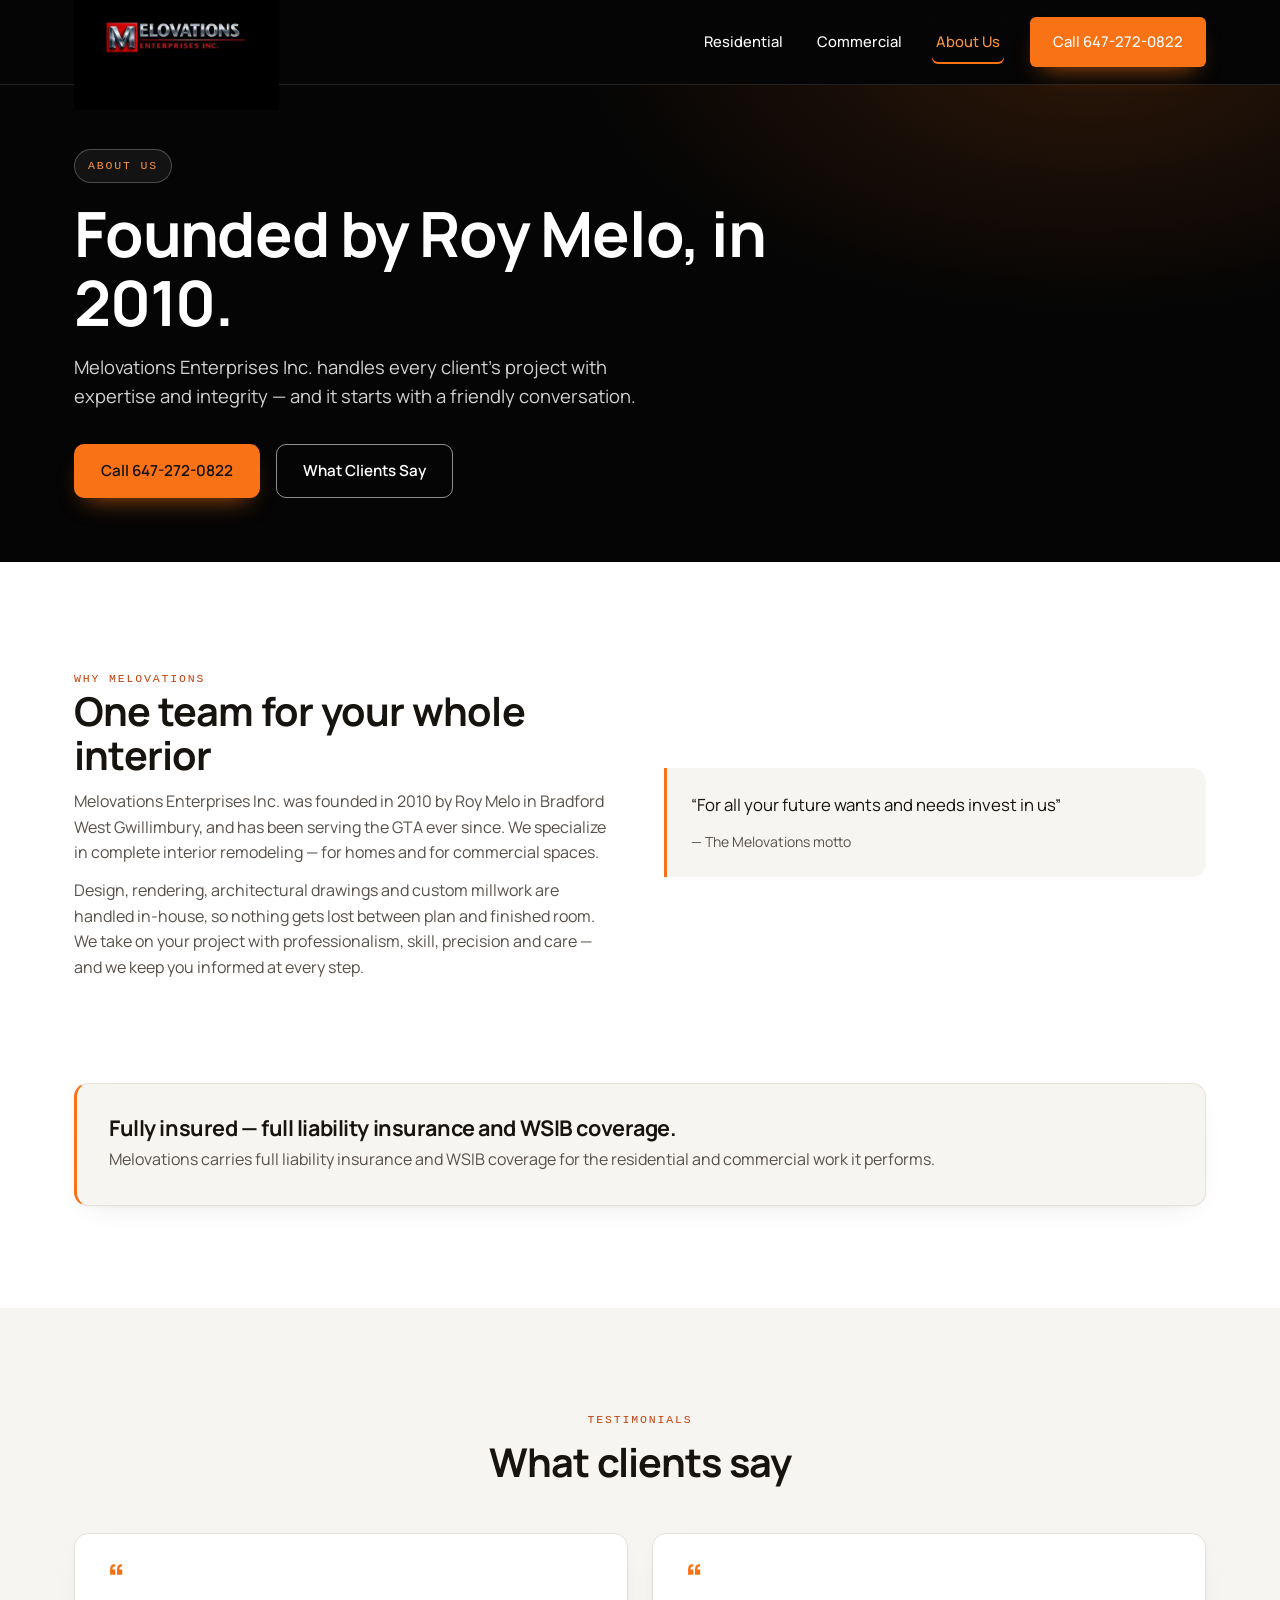
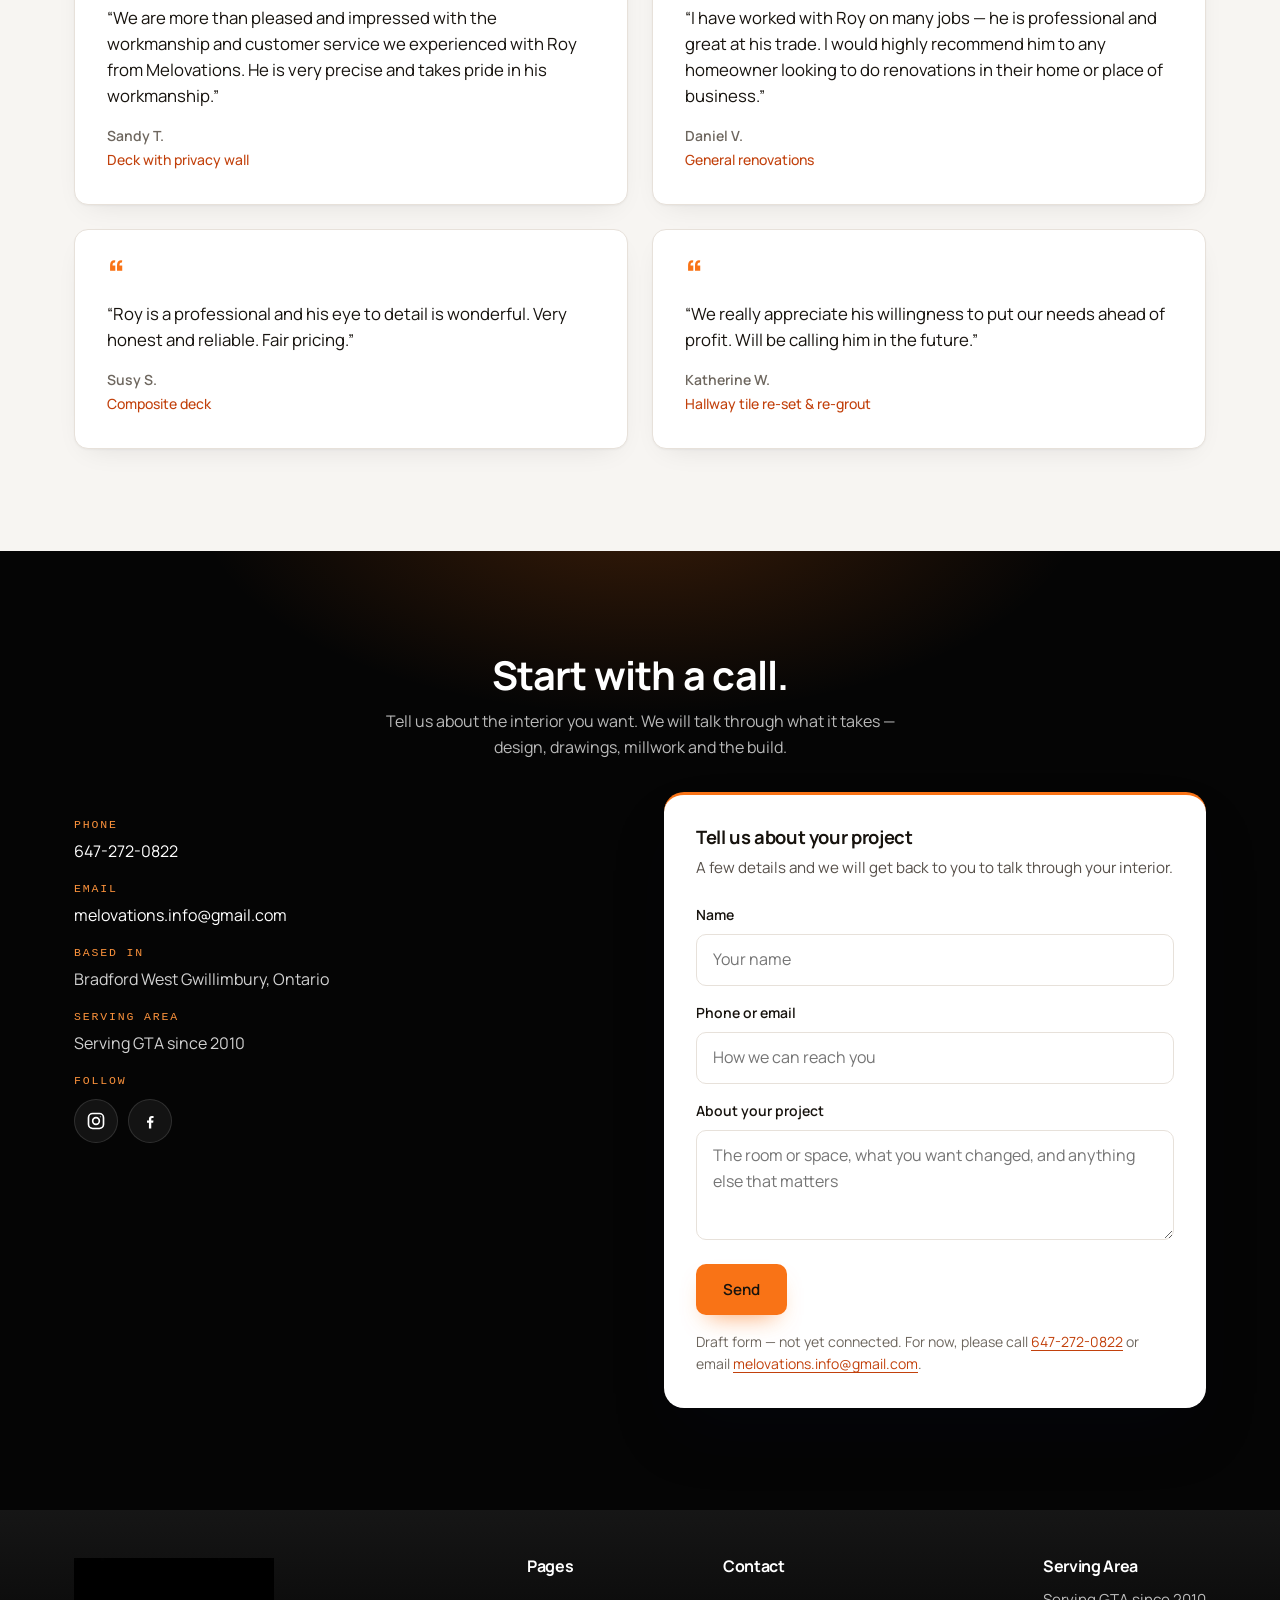
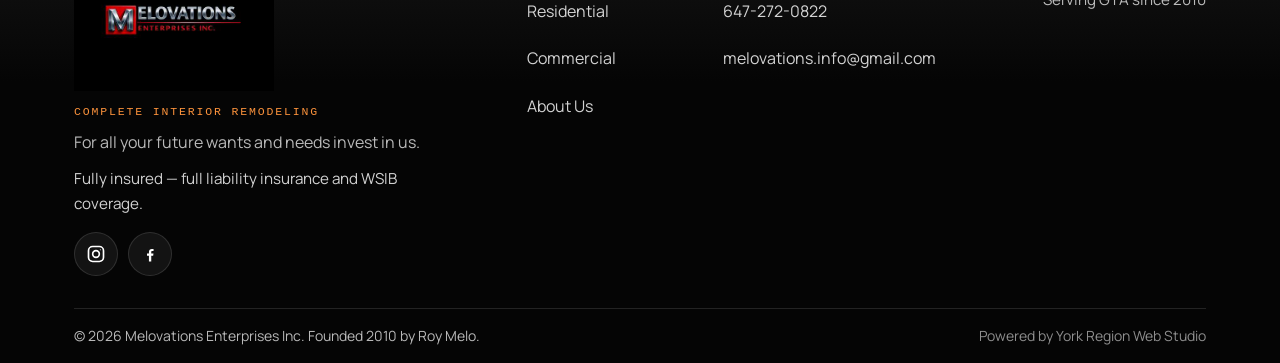
==== commit d09eea29: "Replace index.html, commercial.html, about.html and styles.css — logo-fix + photo-sharpness update" ====
--- a/about.html
+++ b/about.html
@@ -12,8 +12,8 @@
 <meta property="og:description" content="Founded in 2010 by Roy Melo — complete interior remodeling, design, drawings and custom millwork. For all your future wants and needs invest in us.">
 <meta property="og:url" content="https://melovations.ca/about.html">
 <meta property="og:image" content="https://melovations.ca/assets/logo.jpg">
-<meta property="og:image:width" content="480">
-<meta property="og:image:height" content="320">
+<meta property="og:image:width" content="357">
+<meta property="og:image:height" content="103">
 <meta property="og:image:alt" content="Melovations Enterprises Inc. logo">
 <meta property="og:locale" content="en_CA">
 <meta name="twitter:card" content="summary_large_image">
@@ -62,7 +62,7 @@
 <a class="skip-link" href="#main">Skip to content</a>
 <header class="site-header">
   <div class="wrap header-inner">
-    <a class="brand" href="index.html" aria-label="Melovations Enterprises Inc. — home"><img src="assets/logo.jpg" alt="Melovations Enterprises Inc." width="480" height="320" decoding="async"></a>
+    <a class="brand" href="index.html" aria-label="Melovations Enterprises Inc. — home"><img src="assets/logo.jpg" alt="Melovations Enterprises Inc." width="357" height="103" decoding="async"></a>
     <button class="nav-toggle" id="navToggle" aria-label="Open menu" aria-expanded="false" aria-controls="mainNav">
       <svg width="22" height="22" viewBox="0 0 24 24" fill="none" stroke="currentColor" stroke-width="2" stroke-linecap="round" aria-hidden="true"><path d="M4 7h16M4 12h16M4 17h16"/></svg>
     </button>
@@ -188,7 +188,7 @@
   <div class="wrap">
     <div class="footer-top">
       <div class="footer-brand">
-        <img src="assets/logo.jpg" alt="Melovations Enterprises Inc." width="480" height="320" loading="lazy" decoding="async">
+        <img src="assets/logo.jpg" alt="Melovations Enterprises Inc." width="357" height="103" loading="lazy" decoding="async">
         <div class="footer-sub">Complete Interior Remodeling</div>
         <p class="footer-tagline">For all your future wants and needs invest in us.</p>
         <p class="footer-insure">Fully insured — full liability insurance and WSIB coverage.</p>
--- a/styles.css
+++ b/styles.css
@@ -87,9 +87,9 @@
 
 /* Header — black */
 .site-header{position:sticky;top:0;z-index:50;background:var(--header-bg);color:var(--header-text);border-bottom:1px solid var(--line-dark)}
-.header-inner{display:flex;align-items:center;justify-content:space-between;gap:var(--space-5);height:92px}
+.header-inner{display:flex;align-items:center;justify-content:space-between;gap:var(--space-5);height:84px}
 .brand{display:flex;align-items:center;color:var(--header-text)}
-.brand img{height:70px;width:auto}
+.brand img{width:205px;height:auto}
 .main-nav{display:flex;align-items:center;gap:26px}
 .main-nav a{display:inline-flex;align-items:center;min-height:44px;color:var(--header-text);font-size:.92rem;font-weight:500;white-space:nowrap;transition:color var(--dur);padding:10px 4px;border-radius:6px}
 .main-nav a:hover{color:var(--brand-accent-light)}
@@ -211,7 +211,7 @@
 /* Footer — black */
 .site-footer{background:linear-gradient(180deg,var(--brand-dark-2),var(--brand-dark) 38%);color:var(--on-dark-72);padding:var(--space-7) 0 0}
 .footer-top{display:flex;flex-wrap:wrap;gap:var(--space-6);justify-content:space-between;padding-bottom:var(--space-6)}
-.footer-brand img{height:72px;width:auto}
+.footer-brand img{width:200px;height:auto}
 .footer-sub{font-family:var(--font-mono);font-size:var(--text-eyebrow);text-transform:uppercase;letter-spacing:.16em;color:var(--brand-accent-light);margin-top:var(--space-3)}
 .footer-tagline{margin-top:var(--space-2);max-width:36ch}
 .footer-links{display:flex;flex-wrap:wrap;gap:var(--space-2) var(--space-5);list-style:none}
@@ -238,7 +238,7 @@
   .process-grid{grid-template-columns:repeat(2,1fr)}
   .contact-grid{grid-template-columns:1fr}
   .header-inner{height:68px}
-  .brand img{height:48px}
+  .brand img{width:160px;height:auto}
   .main-nav{position:fixed;top:68px;left:0;right:0;bottom:0;background:var(--brand-dark);flex-direction:column;align-items:stretch;gap:0;padding:var(--space-4) var(--space-5);transform:translateX(100%);visibility:hidden;transition:transform var(--dur) var(--ease),visibility 0s linear var(--dur)}
   .main-nav.open{transform:none;visibility:visible;transition:transform var(--dur) var(--ease),visibility 0s}
   .main-nav a{padding:var(--space-3) 0;border-bottom:1px solid var(--line-dark);font-size:1rem;color:var(--on-dark-82);min-height:48px}
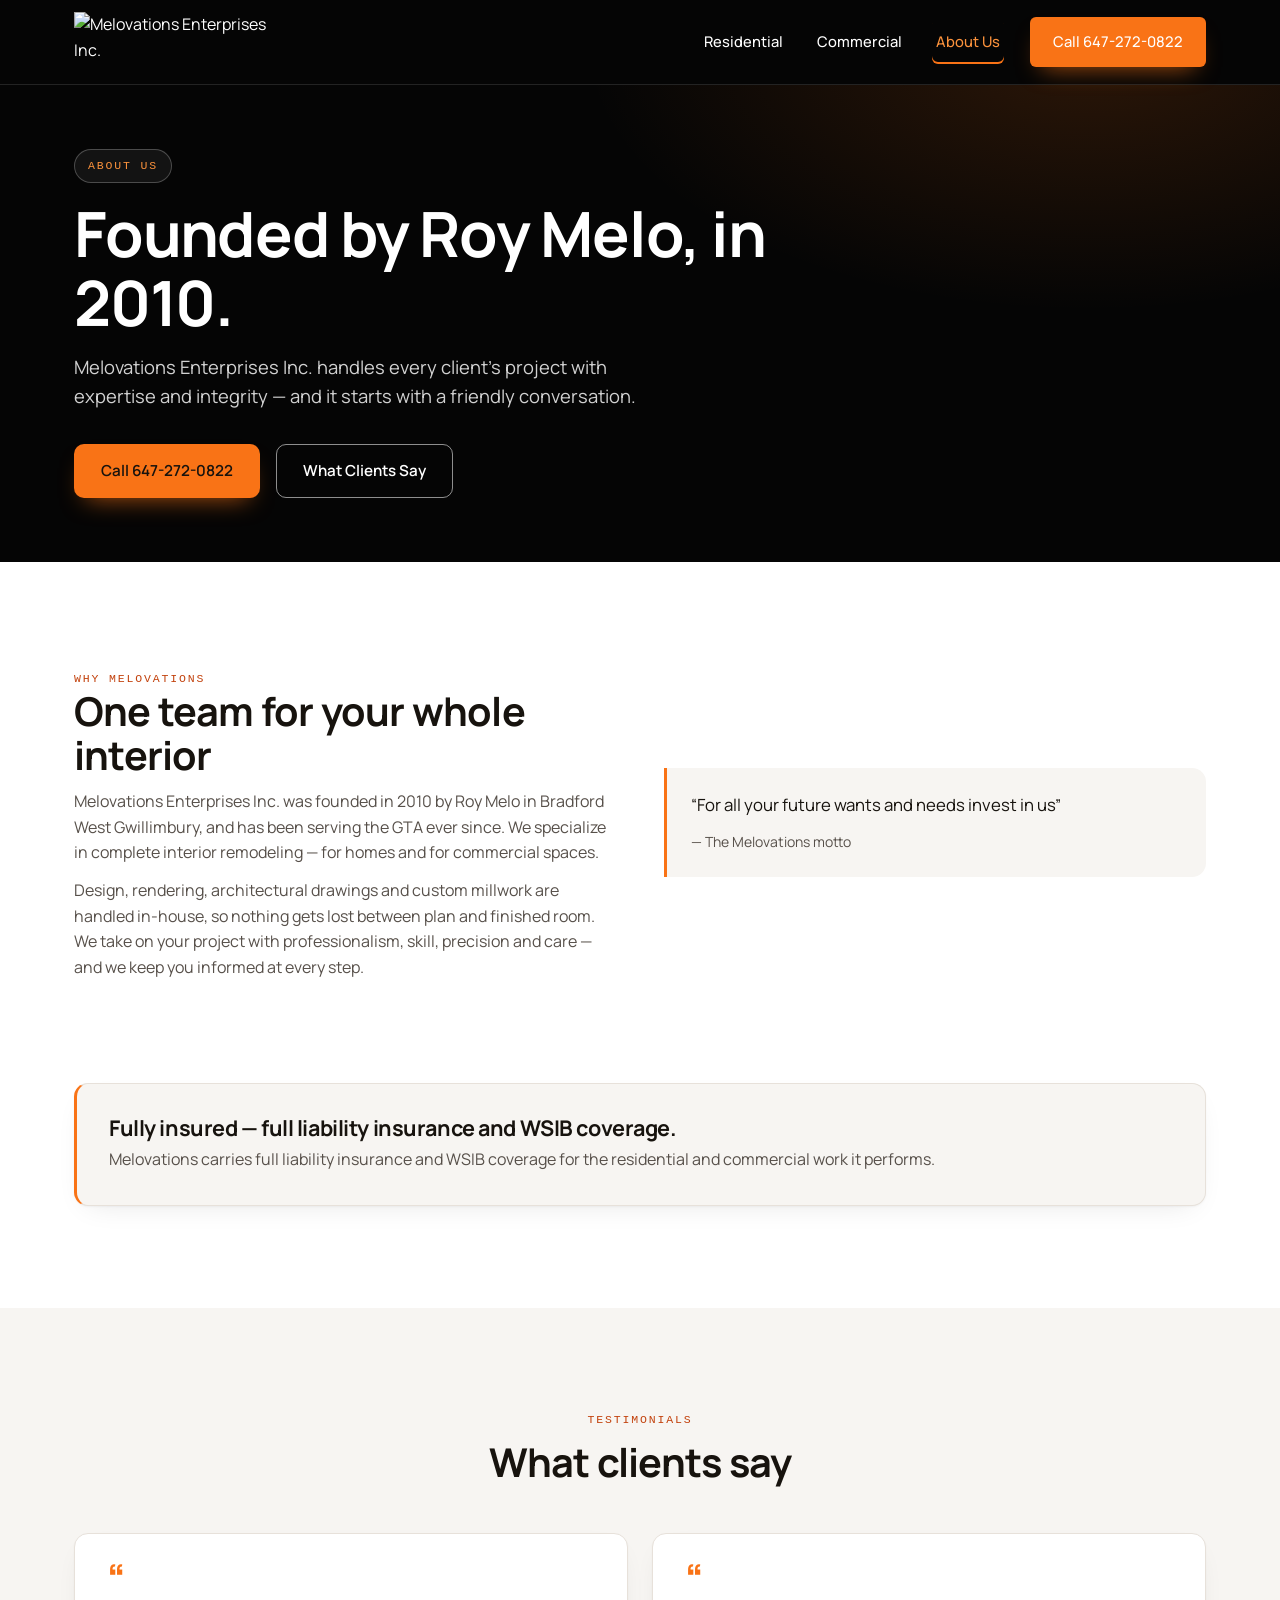
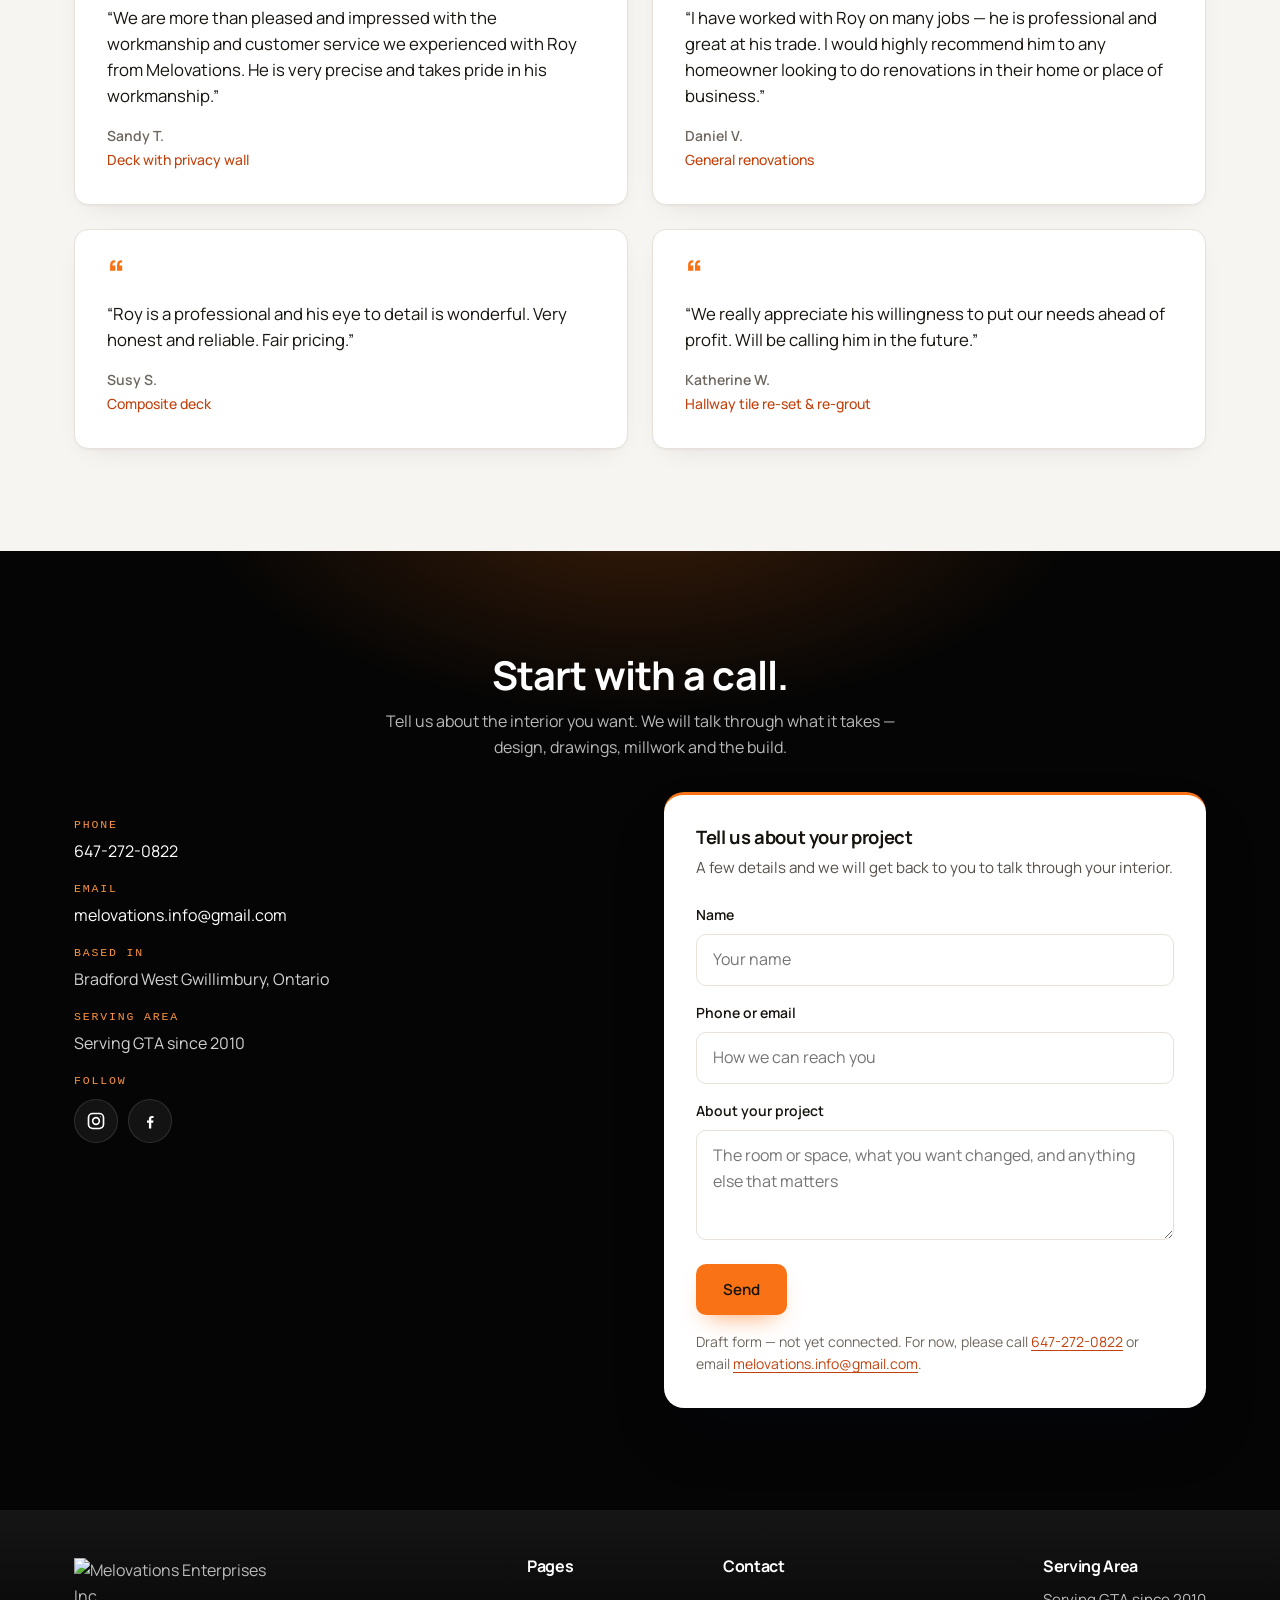
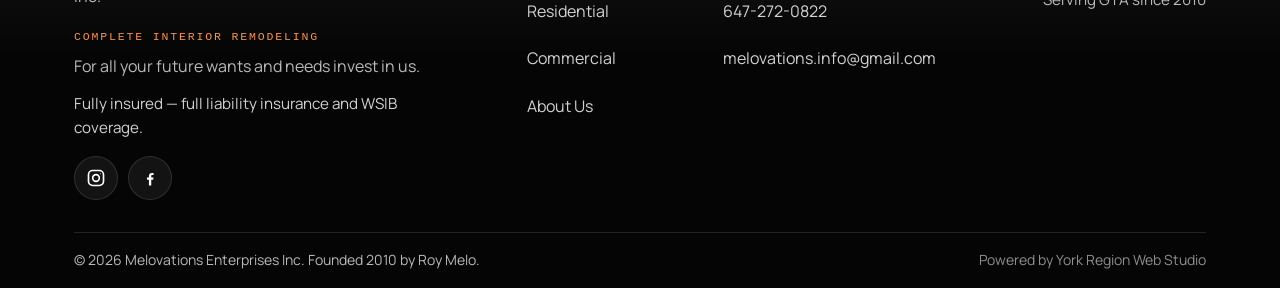
==== commit b870f4aa: "Upload optimization update BATCH 1 of 4 - root pages (part 1 of 3)" ====
--- a/about.html
+++ b/about.html
@@ -62,7 +62,7 @@
 <a class="skip-link" href="#main">Skip to content</a>
 <header class="site-header">
   <div class="wrap header-inner">
-    <a class="brand" href="index.html" aria-label="Melovations Enterprises Inc. — home"><img src="assets/logo.jpg" alt="Melovations Enterprises Inc." width="357" height="103" decoding="async"></a>
+    <a class="brand" href="index.html" aria-label="Melovations Enterprises Inc. — home"><picture><source type="image/webp" srcset="assets/logo.webp"><img src="assets/logo.jpg" alt="Melovations Enterprises Inc." width="357" height="103" decoding="async"></picture></a>
     <button class="nav-toggle" id="navToggle" aria-label="Open menu" aria-expanded="false" aria-controls="mainNav">
       <svg width="22" height="22" viewBox="0 0 24 24" fill="none" stroke="currentColor" stroke-width="2" stroke-linecap="round" aria-hidden="true"><path d="M4 7h16M4 12h16M4 17h16"/></svg>
     </button>
@@ -188,7 +188,7 @@
   <div class="wrap">
     <div class="footer-top">
       <div class="footer-brand">
-        <img src="assets/logo.jpg" alt="Melovations Enterprises Inc." width="357" height="103" loading="lazy" decoding="async">
+        <picture><source type="image/webp" srcset="assets/logo.webp"><img src="assets/logo.jpg" alt="Melovations Enterprises Inc." width="357" height="103" loading="lazy" decoding="async"></picture>
         <div class="footer-sub">Complete Interior Remodeling</div>
         <p class="footer-tagline">For all your future wants and needs invest in us.</p>
         <p class="footer-insure">Fully insured — full liability insurance and WSIB coverage.</p>
--- a/styles.css
+++ b/styles.css
@@ -1,269 +1 @@
-/* Melovations Enterprises Inc. — v1 draft
-   Layout/CSS approach follows the YRWS Professional Services template
-   (split hero, card grid, process steps, dark CTA band, dark footer).
-   Brand: black + orange. Logo unchanged. */
-
-:root{
-  --brand-dark:#050505;
-  --brand-dark-2:#161616;
-  --brand-accent:#F97316;
-  --brand-accent-deep:#C2410C;
-  --brand-accent-light:#FB923C;
-  --paper:#FFFFFF;
-  --paper-soft:#F7F5F2;
-  --ink:#17130E;
-  --ink-soft:#57504A;
-  --ink-faint:#6E675F;
-  --line:#E7E1DA;
-  --header-bg:#050505;
-  --header-text:#FFFFFF;
-  --font-display:"Manrope",-apple-system,"Segoe UI",Helvetica,Arial,sans-serif;
-  --font-body:"Manrope",-apple-system,"Segoe UI",Helvetica,Arial,sans-serif;
-  --font-mono:ui-monospace,"SF Mono",Menlo,Consolas,monospace;
-  --text-hero:clamp(2.4rem,4.5vw + 1rem,3.9rem);
-  --text-h2:clamp(1.8rem,1.6vw + 1.2rem,2.5rem);
-  --text-h3:1.25rem;
-  --text-lead:1.15rem;
-  --text-body:1rem;
-  --text-small:.875rem;
-  --text-eyebrow:.72rem;
-  --leading-heading:1.1;
-  --leading-body:1.6;
-  --space-1:4px; --space-2:8px; --space-3:12px; --space-4:16px;
-  --space-5:24px; --space-6:32px; --space-7:48px; --space-8:64px;
-  --section-pad:clamp(64px,8vw,104px);
-  --card-pad:32px;
-  --max:1180px;
-  --radius:14px;
-  --radius-sm:10px;
-  --radius-lg:20px;
-  --shadow-1:0 1px 2px rgba(2,6,23,.04),0 10px 28px -14px rgba(2,6,23,.12);
-  --shadow-2:0 2px 6px rgba(2,6,23,.05),0 24px 44px -18px rgba(2,6,23,.18);
-  --shadow-3:0 32px 64px -16px rgba(2,6,23,.30);
-  --ease:cubic-bezier(.22,.61,.36,1);
-  --dur:.3s;
-  --on-dark:#fff;
-  --on-dark-82:rgba(255,255,255,.82);
-  --on-dark-72:rgba(255,255,255,.72);
-  --on-dark-55:rgba(255,255,255,.55);
-  --line-dark:rgba(255,255,255,.12);
-  --white:#fff;
-  --error:#A83D2E;
-  --accent-ring:rgba(249,115,22,.22);
-}
-
-*,*::before,*::after{box-sizing:border-box;margin:0;padding:0}
-html{scroll-behavior:smooth;scroll-padding-top:104px}
-body{font-family:var(--font-body);font-size:var(--text-body);line-height:var(--leading-body);color:var(--ink-soft);background:var(--paper);overflow-x:hidden;-webkit-font-smoothing:antialiased}
-img{max-width:100%;display:block}
-a{color:var(--brand-accent-deep);text-decoration:none}
-h1,h2,h3{font-family:var(--font-display);color:var(--ink);line-height:var(--leading-heading);font-weight:700;letter-spacing:-.02em}
-h2{font-size:var(--text-h2)}
-h3{font-size:var(--text-h3)}
-.wrap{max-width:var(--max);margin:0 auto;padding:0 var(--space-5)}
-section{padding:var(--section-pad) 0}
-.section-soft{background:var(--paper-soft)}
-:focus-visible{outline:2px solid var(--brand-accent);outline-offset:2px}
-::selection{background:var(--accent-ring)}
-.skip-link{position:absolute;left:var(--space-4);top:-100px;background:var(--brand-dark);color:var(--on-dark);padding:var(--space-2) var(--space-4);z-index:100}
-.skip-link:focus{top:0;color:var(--on-dark)}
-
-.eyebrow{max-width:100%;font-family:var(--font-mono);font-size:var(--text-eyebrow);font-weight:500;text-transform:uppercase;letter-spacing:.16em;color:var(--brand-accent-deep)}
-.eyebrow-light{color:var(--brand-accent-light)}
-.lead{font-size:var(--text-lead)}
-.section-header{max-width:680px;margin:0 auto var(--space-7);text-align:center}
-.section-header .eyebrow{display:block;margin-bottom:var(--space-3)}
-.section-header p{margin-top:var(--space-3)}
-
-.btn{display:inline-block;padding:14px 26px;font-size:.95rem;font-weight:600;font-family:var(--font-body);border-radius:var(--radius-sm);border:1px solid transparent;cursor:pointer;transition:transform var(--dur) var(--ease),background var(--dur),color var(--dur),border-color var(--dur),box-shadow var(--dur) var(--ease)}
-.btn:hover{transform:translateY(-1px)}
-.btn:active{transform:translateY(0)}
-/* Primary button: near-black text on bright orange passes contrast (~7:1);
-   hover deepens to burnt orange where white text passes (~5:1). */
-.btn-primary{background:var(--brand-accent);color:var(--ink);box-shadow:0 12px 24px -12px rgba(249,115,22,.7)}
-.btn-primary:hover{background:var(--brand-accent-deep);color:var(--white)}
-.btn-ghost{background:transparent;color:var(--on-dark);border-color:var(--on-dark-55)}
-.btn-ghost:hover{border-color:var(--on-dark);color:var(--on-dark);background:rgba(255,255,255,.08)}
-
-/* Header — black */
-.site-header{position:sticky;top:0;z-index:50;background:var(--header-bg);color:var(--header-text);border-bottom:1px solid var(--line-dark)}
-.header-inner{display:flex;align-items:center;justify-content:space-between;gap:var(--space-5);height:84px}
-.brand{display:flex;align-items:center;color:var(--header-text)}
-.brand img{width:205px;height:auto}
-.main-nav{display:flex;align-items:center;gap:26px}
-.main-nav a{display:inline-flex;align-items:center;min-height:44px;color:var(--header-text);font-size:.92rem;font-weight:500;white-space:nowrap;transition:color var(--dur);padding:10px 4px;border-radius:6px}
-.main-nav a:hover{color:var(--brand-accent-light)}
-.main-nav a[aria-current="page"]{color:var(--brand-accent-light);box-shadow:inset 0 -2px 0 var(--brand-accent)}
-.main-nav .btn{padding:12px 22px}
-.nav-toggle{display:none;background:none;border:0;cursor:pointer;padding:var(--space-2);color:var(--header-text)}
-
-/* Hero — split variant (from template), black + orange */
-.hero-split{background:var(--brand-dark);color:var(--on-dark);padding:0;background-image:radial-gradient(720px 380px at 85% -40px,rgba(249,115,22,.16),transparent 70%)}
-.hero-split .grid{display:grid;grid-template-columns:1.05fr 1fr;align-items:stretch}
-.hero-split .txt{padding:var(--section-pad) var(--space-6) var(--section-pad) 0}
-.hero-split h1{color:var(--on-dark);font-size:var(--text-hero)}
-.hero-split .eyebrow{display:inline-block;margin-bottom:var(--space-4);padding:7px 13px;border:1px solid rgba(255,255,255,.24);border-radius:999px;background:rgba(255,255,255,.06)}
-.hero-motto{font-family:var(--font-display);font-size:1.3rem;font-weight:600;color:var(--brand-accent-light);margin-top:var(--space-5);max-width:460px;line-height:1.35}
-.hero-split .lead{color:var(--on-dark-82);margin-top:var(--space-4);max-width:460px}
-.hero-actions{display:flex;flex-wrap:wrap;gap:var(--space-4);margin-top:var(--space-6)}
-.hero-media{display:flex;align-items:center;justify-content:center;padding:var(--space-7) 0 var(--space-7) var(--space-5)}
-/* Framed brand panel: the supplied logo is the only artwork at launch, so it
-   is presented as a deliberate framed panel (gradient, border, caption bar)
-   rather than a bare image on black. */
-.hero-panel{position:relative;width:100%;max-width:520px;margin:0;border:1px solid var(--line-dark);border-radius:var(--radius-lg);background:linear-gradient(160deg,#1b1b1b 0%,#060606 55%,#000 100%);box-shadow:var(--shadow-3);padding:var(--space-7) var(--space-6) var(--space-5);overflow:hidden}
-.hero-panel::before{content:"";position:absolute;inset:0;background:repeating-linear-gradient(135deg,rgba(255,255,255,.025) 0 2px,transparent 2px 14px);pointer-events:none}
-.hero-panel::after{content:"";position:absolute;top:0;left:0;right:0;height:3px;background:linear-gradient(90deg,var(--brand-accent),transparent 75%)}
-.hero-panel img{position:relative;width:100%;height:auto}
-.hero-panel figcaption{position:relative;margin-top:var(--space-5);padding-top:var(--space-4);border-top:1px solid var(--line-dark);display:flex;flex-direction:column;gap:2px}
-/* Photo variant: real project photo fills the framed panel, caption overlays. */
-.hero-panel-photo{padding:0}
-.hero-panel-photo img{width:100%;height:100%;aspect-ratio:4/3;object-fit:cover}
-.hero-panel-photo figcaption{position:absolute;left:0;right:0;bottom:0;margin:0;padding:var(--space-6) var(--space-5) var(--space-4);border-top:0;background:linear-gradient(180deg,transparent,rgba(0,0,0,.85))}
-
-/* Page hero (Commercial / About) */
-.page-hero{background:var(--brand-dark);color:var(--on-dark);padding:var(--space-8) 0;background-image:radial-gradient(720px 380px at 85% -40px,rgba(249,115,22,.16),transparent 70%)}
-.page-hero .eyebrow{display:inline-block;margin-bottom:var(--space-4);padding:7px 13px;border:1px solid rgba(255,255,255,.24);border-radius:999px;background:rgba(255,255,255,.06)}
-.page-hero h1{color:var(--on-dark);font-size:var(--text-hero);max-width:18ch}
-.page-hero .lead{color:var(--on-dark-82);margin-top:var(--space-4);max-width:56ch}
-
-/* Insurance callout */
-.insure{background:var(--paper-soft);border:1px solid var(--line);border-left:3px solid var(--brand-accent);border-radius:var(--radius);padding:var(--space-6);box-shadow:var(--shadow-1)}
-.insure-title{font-size:1.35rem;margin-bottom:var(--space-2)}
-.insure p{color:var(--ink-soft)}
-.footer-insure{margin-top:var(--space-3);color:var(--on-dark-82);font-size:.95rem;max-width:38ch}
-
-/* Photo gallery */
-.gallery{display:grid;grid-template-columns:repeat(3,1fr);gap:var(--space-5)}
-.gallery figure{margin:0;background:var(--white);border:1px solid var(--line);border-radius:var(--radius);overflow:hidden;box-shadow:var(--shadow-1);transition:transform var(--dur) var(--ease),box-shadow var(--dur) var(--ease),border-color var(--dur)}
-.gallery figure:hover{transform:translateY(-4px);box-shadow:var(--shadow-2);border-color:rgba(249,115,22,.45)}
-.gallery img{width:100%;height:auto;aspect-ratio:4/3;object-fit:cover;display:block;transition:transform var(--dur) var(--ease)}
-.gallery figure:hover img{transform:scale(1.05)}
-.gallery figcaption{padding:var(--space-3) var(--space-4);font-size:.92rem;font-weight:600;color:var(--ink)}
-.hero-panel-name{font-family:var(--font-display);font-weight:700;color:var(--on-dark);letter-spacing:-.01em}
-.hero-panel-sub{font-family:var(--font-mono);font-size:var(--text-eyebrow);text-transform:uppercase;letter-spacing:.16em;color:var(--brand-accent-light)}
-
-/* Trust strip */
-.trust{display:flex;gap:34px;flex-wrap:wrap;padding:var(--space-5) 0;border-bottom:1px solid var(--line)}
-.trust div{font-size:.95rem;color:var(--ink-soft)}
-.trust strong{display:block;font-family:var(--font-display);font-size:1.3rem;color:var(--ink);letter-spacing:-.01em}
-
-/* Cards */
-.card-grid{display:grid;grid-template-columns:repeat(3,1fr);gap:var(--space-5)}
-.card{background:var(--white);border:1px solid var(--line);border-radius:var(--radius);padding:var(--card-pad);box-shadow:var(--shadow-1);transition:transform var(--dur) var(--ease),box-shadow var(--dur) var(--ease),border-color var(--dur)}
-.card:hover{transform:translateY(-4px);box-shadow:var(--shadow-2);border-color:rgba(249,115,22,.45)}
-.card-soft{background:var(--paper-soft)}
-.section-tight{padding-top:0}
-.card h3{margin:var(--space-3) 0 var(--space-2)}
-.card-num{font-family:var(--font-mono);font-size:var(--text-eyebrow);letter-spacing:.16em;color:var(--brand-accent-deep)}
-.services-grid{grid-template-columns:repeat(2,1fr)}
-
-/* About split */
-.split{display:grid;grid-template-columns:1fr 1fr;gap:var(--space-7);align-items:center}
-.split p{color:var(--ink-soft);margin-top:var(--space-3)}
-.split p a,.form-note a{text-decoration:underline;text-underline-offset:3px}
-.quote{background:var(--paper-soft);border-left:3px solid var(--brand-accent);padding:var(--space-5);border-radius:0 var(--radius) var(--radius) 0;font-size:1.05rem;color:var(--ink)}
-.quote small{display:block;margin-top:var(--space-3);color:var(--ink-soft)}
-
-/* Process */
-.process-grid{display:grid;grid-template-columns:repeat(5,1fr);gap:var(--space-5)}
-.process-step{border-top:2px solid var(--brand-accent);padding-top:var(--space-4);transition:transform var(--dur) var(--ease)}
-.process-step:hover{transform:translateY(-3px)}
-.process-step .num{font-family:var(--font-mono);color:var(--brand-accent-deep);letter-spacing:2px;font-size:.95rem}
-.process-step h3{font-size:1.02rem;margin:var(--space-2) 0}
-.process-step p{font-size:.95rem}
-
-/* Testimonials */
-.testimonial-grid{display:grid;grid-template-columns:repeat(2,1fr);gap:var(--space-5)}
-.testimonial{position:relative;margin:0;background:var(--white);border:1px solid var(--line);border-radius:var(--radius);padding:var(--card-pad);box-shadow:var(--shadow-1);transition:transform var(--dur) var(--ease),box-shadow var(--dur) var(--ease),border-color var(--dur)}
-.testimonial:hover{transform:translateY(-4px);box-shadow:var(--shadow-2);border-color:rgba(249,115,22,.45)}
-.testimonial::before{content:"\201C";display:block;font-family:var(--font-display);font-size:2.4rem;font-weight:800;line-height:.6;color:var(--brand-accent);margin-bottom:var(--space-4)}
-.testimonial blockquote{margin:0 0 var(--space-4);font-size:1.05rem;line-height:1.55;color:var(--ink)}
-.testimonial figcaption{color:var(--ink-faint);font-weight:600;font-size:var(--text-small)}
-.testimonial figcaption .project{display:block;font-weight:500;color:var(--brand-accent-deep);margin-top:2px}
-
-/* Contact */
-.cta-band{background:var(--brand-dark);color:var(--on-dark);text-align:center;background-image:radial-gradient(640px 320px at 50% -60px,var(--accent-ring),transparent 70%)}
-.cta-band h2{color:var(--on-dark)}
-.cta-band p{color:var(--on-dark-72);margin:var(--space-3) auto var(--space-6);max-width:52ch}
-.cta-band .hero-actions{justify-content:center;margin-top:0}
-.contact-grid{display:grid;grid-template-columns:1fr 1fr;gap:var(--space-7);text-align:left;align-items:start}
-.contact-list{list-style:none;margin-top:var(--space-5)}
-.contact-list li{margin-bottom:var(--space-4);color:var(--on-dark-82)}
-.contact-list .label{font-family:var(--font-mono);font-size:var(--text-eyebrow);text-transform:uppercase;letter-spacing:.16em;color:var(--brand-accent-light);display:block;margin-bottom:var(--space-1)}
-.contact-list a{color:var(--on-dark);text-underline-offset:3px}
-.contact-list a:hover{color:var(--brand-accent-light);text-decoration:underline}
-.form-card{background:var(--white);border-radius:var(--radius-lg);box-shadow:var(--shadow-3);padding:var(--space-6);color:var(--ink-soft);text-align:left;border-top:3px solid var(--brand-accent)}
-.form-title{font-size:1.15rem;margin-bottom:var(--space-2)}
-.form-intro{color:var(--ink-soft);font-size:.95rem;margin:0 0 var(--space-5);max-width:none}
-.cta-band .form-intro{color:var(--ink-soft);margin:0 0 var(--space-5);max-width:none;text-align:left}
-.form-group{margin-bottom:var(--space-4)}
-.form-group label{display:block;font-weight:600;font-size:var(--text-small);color:var(--ink);margin-bottom:var(--space-2)}
-.form-group input,.form-group textarea{width:100%;min-height:44px;padding:12px 16px;font:inherit;color:var(--ink);background:var(--white);border:1px solid var(--line);border-radius:var(--radius-sm)}
-.form-group textarea{min-height:110px;resize:vertical}
-.form-group input:focus,.form-group textarea:focus{border-color:var(--brand-accent);outline:none;box-shadow:0 0 0 4px var(--accent-ring)}
-.form-status{margin-top:var(--space-4);font-size:var(--text-small);color:var(--error)}
-.form-note{font-size:var(--text-small);color:var(--ink-faint);margin-top:var(--space-3)}
-/* The form card sits inside the dark CTA band; keep its helper text on the
-   light-card colours instead of inheriting the band's light text. */
-.cta-band .form-status{color:var(--error);margin:var(--space-4) 0 0;max-width:none;text-align:left}
-.cta-band .form-note{color:var(--ink-faint);margin:var(--space-3) 0 0;max-width:none;text-align:left}
-
-/* Footer — black */
-.site-footer{background:linear-gradient(180deg,var(--brand-dark-2),var(--brand-dark) 38%);color:var(--on-dark-72);padding:var(--space-7) 0 0}
-.footer-top{display:flex;flex-wrap:wrap;gap:var(--space-6);justify-content:space-between;padding-bottom:var(--space-6)}
-.footer-brand img{width:200px;height:auto}
-.footer-sub{font-family:var(--font-mono);font-size:var(--text-eyebrow);text-transform:uppercase;letter-spacing:.16em;color:var(--brand-accent-light);margin-top:var(--space-3)}
-.footer-tagline{margin-top:var(--space-2);max-width:36ch}
-.footer-links{display:flex;flex-wrap:wrap;gap:var(--space-2) var(--space-5);list-style:none}
-.footer-links-stack{flex-direction:column;gap:0}
-.footer-links a{color:var(--on-dark-82);display:inline-block;padding:11px 0}
-.footer-links a:hover{color:var(--brand-accent-light)}
-.footer-col h3{color:var(--on-dark);font-size:1rem;margin-bottom:var(--space-3)}
-.footer-col p{max-width:38ch;font-size:.95rem}
-.footer-bottom{display:flex;flex-wrap:wrap;gap:var(--space-4);align-items:center;justify-content:space-between;border-top:1px solid var(--line-dark);padding:var(--space-4) 0;font-size:var(--text-small)}
-.footer-serving{color:var(--on-dark-55)}
-.social-row{display:inline-flex;gap:10px;align-items:center}
-.social-icon{display:inline-flex;align-items:center;justify-content:center;width:44px;height:44px;min-width:44px;min-height:44px;border-radius:50%;border:1px solid var(--line-dark);background:rgba(255,255,255,.06);color:var(--on-dark);transition:background var(--dur) var(--ease),color var(--dur) var(--ease),border-color var(--dur) var(--ease),transform var(--dur) var(--ease)}
-.social-icon svg{display:block}
-.social-icon:hover{background:var(--brand-accent);border-color:var(--brand-accent);color:var(--ink);transform:translateY(-2px)}
-.footer-social{margin-top:var(--space-4)}
-.contact-list .social-row{margin-top:var(--space-1)}
-
-/* Mobile CTA */
-.mobile-cta{display:none}
-
-@media (max-width:980px){
-  .card-grid{grid-template-columns:1fr;max-width:460px;margin:0 auto}
-  .services-grid,.testimonial-grid{grid-template-columns:1fr}
-  .process-grid{grid-template-columns:repeat(2,1fr)}
-  .contact-grid{grid-template-columns:1fr}
-  .header-inner{height:68px}
-  .brand img{width:160px;height:auto}
-  .main-nav{position:fixed;top:68px;left:0;right:0;bottom:0;background:var(--brand-dark);flex-direction:column;align-items:stretch;gap:0;padding:var(--space-4) var(--space-5);transform:translateX(100%);visibility:hidden;transition:transform var(--dur) var(--ease),visibility 0s linear var(--dur)}
-  .main-nav.open{transform:none;visibility:visible;transition:transform var(--dur) var(--ease),visibility 0s}
-  .main-nav a{padding:var(--space-3) 0;border-bottom:1px solid var(--line-dark);font-size:1rem;color:var(--on-dark-82);min-height:48px}
-  .main-nav a[aria-current="page"]{box-shadow:none;color:var(--brand-accent-light)}
-  .main-nav .btn{border:0;text-align:left;background:none;box-shadow:none;color:var(--brand-accent-light);padding-left:0}
-  .nav-toggle{display:inline-flex;align-items:center;justify-content:center;min-width:44px;min-height:44px}
-  .gallery{grid-template-columns:repeat(2,1fr)}
-}
-@media (max-width:760px){
-  .hero-split .grid{grid-template-columns:1fr}
-  .hero-split .txt{padding:var(--space-7) 0 var(--space-6)}
-  .hero-media{padding:0 0 var(--space-7)}
-  .hero-panel{padding:var(--space-6) var(--space-5) var(--space-4)}
-  .split{grid-template-columns:1fr}
-  .form-card .btn{width:100%;text-align:center}
-  /* Call bar: near-black text on bright orange passes contrast; white did not. */
-  .mobile-cta{display:flex;position:fixed;left:0;right:0;bottom:0;z-index:60;justify-content:center;align-items:center;min-height:56px;padding:var(--space-3) var(--space-4) calc(var(--space-3) + env(safe-area-inset-bottom));background:var(--brand-accent);color:var(--ink);font-weight:700;box-shadow:0 -10px 28px rgba(2,6,23,.20)}
-  body{padding-bottom:calc(76px + env(safe-area-inset-bottom))}
-}
-@media (max-width:560px){
-  .process-grid{grid-template-columns:1fr}
-  .gallery{grid-template-columns:1fr}
-  .insure{padding:var(--space-5)}
-}
-@media (prefers-reduced-motion:reduce){
-  html{scroll-behavior:auto}
-  *,*::before,*::after{transition:none!important;animation:none!important}
-}
+:root{--brand-dark:#050505;--brand-dark-2:#161616;--brand-accent:#F97316;--brand-accent-deep:#C2410C;--brand-accent-light:#FB923C;--paper:#FFFFFF;--paper-soft:#F7F5F2;--ink:#17130E;--ink-soft:#57504A;--ink-faint:#6E675F;--line:#E7E1DA;--header-bg:#050505;--header-text:#FFFFFF;--font-display:"Manrope",-apple-system,"Segoe UI",Helvetica,Arial,sans-serif;--font-body:"Manrope",-apple-system,"Segoe UI",Helvetica,Arial,sans-serif;--font-mono:ui-monospace,"SF Mono",Menlo,Consolas,monospace;--text-hero:clamp(2.4rem,4.5vw + 1rem,3.9rem);--text-h2:clamp(1.8rem,1.6vw + 1.2rem,2.5rem);--text-h3:1.25rem;--text-lead:1.15rem;--text-body:1rem;--text-small:.875rem;--text-eyebrow:.72rem;--leading-heading:1.1;--leading-body:1.6;--space-1:4px;--space-2:8px;--space-3:12px;--space-4:16px;--space-5:24px;--space-6:32px;--space-7:48px;--space-8:64px;--section-pad:clamp(64px,8vw,104px);--card-pad:32px;--max:1180px;--radius:14px;--radius-sm:10px;--radius-lg:20px;--shadow-1:0 1px 2px rgba(2,6,23,.04),0 10px 28px -14px rgba(2,6,23,.12);--shadow-2:0 2px 6px rgba(2,6,23,.05),0 24px 44px -18px rgba(2,6,23,.18);--shadow-3:0 32px 64px -16px rgba(2,6,23,.30);--ease:cubic-bezier(.22,.61,.36,1);--dur:.3s;--on-dark:#fff;--on-dark-82:rgba(255,255,255,.82);--on-dark-72:rgba(255,255,255,.72);--on-dark-55:rgba(255,255,255,.55);--line-dark:rgba(255,255,255,.12);--white:#fff;--error:#A83D2E;--accent-ring:rgba(249,115,22,.22)}*,::after,::before{box-sizing:border-box;margin:0;padding:0}html{scroll-behavior:smooth;scroll-padding-top:104px}body{font-family:var(--font-body);font-size:var(--text-body);line-height:var(--leading-body);color:var(--ink-soft);background:var(--paper);overflow-x:hidden;-webkit-font-smoothing:antialiased}img{max-width:100%;display:block}a{color:var(--brand-accent-deep);text-decoration:none}h1,h2,h3{font-family:var(--font-display);color:var(--ink);line-height:var(--leading-heading);font-weight:700;letter-spacing:-.02em}h2{font-size:var(--text-h2)}h3{font-size:var(--text-h3)}.wrap{max-width:var(--max);margin:0 auto;padding:0 var(--space-5)}section{padding:var(--section-pad) 0}.section-soft{background:var(--paper-soft)}:focus-visible{outline:2px solid var(--brand-accent);outline-offset:2px}::selection{background:var(--accent-ring)}.skip-link{position:absolute;left:var(--space-4);top:-100px;background:var(--brand-dark);color:var(--on-dark);padding:var(--space-2) var(--space-4);z-index:100}.skip-link:focus{top:0;color:var(--on-dark)}.eyebrow{max-width:100%;font-family:var(--font-mono);font-size:var(--text-eyebrow);font-weight:500;text-transform:uppercase;letter-spacing:.16em;color:var(--brand-accent-deep)}.eyebrow-light{color:var(--brand-accent-light)}.lead{font-size:var(--text-lead)}.section-header{max-width:680px;margin:0 auto var(--space-7);text-align:center}.section-header .eyebrow{display:block;margin-bottom:var(--space-3)}.section-header p{margin-top:var(--space-3)}.btn{display:inline-block;padding:14px 26px;font-size:.95rem;font-weight:600;font-family:var(--font-body);border-radius:var(--radius-sm);border:1px solid transparent;cursor:pointer;transition:transform var(--dur) var(--ease),background var(--dur),color var(--dur),border-color var(--dur),box-shadow var(--dur) var(--ease)}.btn:hover{transform:translateY(-1px)}.btn:active{transform:translateY(0)}.btn-primary{background:var(--brand-accent);color:var(--ink);box-shadow:0 12px 24px -12px rgba(249,115,22,.7)}.btn-primary:hover{background:var(--brand-accent-deep);color:var(--white)}.btn-ghost{background:0 0;color:var(--on-dark);border-color:var(--on-dark-55)}.btn-ghost:hover{border-color:var(--on-dark);color:var(--on-dark);background:rgba(255,255,255,.08)}.site-header{position:sticky;top:0;z-index:50;background:var(--header-bg);color:var(--header-text);border-bottom:1px solid var(--line-dark)}.header-inner{display:flex;align-items:center;justify-content:space-between;gap:var(--space-5);height:84px}.brand{display:flex;align-items:center;color:var(--header-text)}.brand img{width:205px;height:auto}.main-nav{display:flex;align-items:center;gap:26px}.main-nav a{display:inline-flex;align-items:center;min-height:44px;color:var(--header-text);font-size:.92rem;font-weight:500;white-space:nowrap;transition:color var(--dur);padding:10px 4px;border-radius:6px}.main-nav a:hover{color:var(--brand-accent-light)}.main-nav a[aria-current=page]{color:var(--brand-accent-light);box-shadow:inset 0 -2px 0 var(--brand-accent)}.main-nav .btn{padding:12px 22px}.nav-toggle{display:none;background:0 0;border:0;cursor:pointer;padding:var(--space-2);color:var(--header-text)}.hero-split{background:var(--brand-dark);color:var(--on-dark);padding:0;background-image:radial-gradient(720px 380px at 85% -40px,rgba(249,115,22,.16),transparent 70%)}.hero-split .grid{display:grid;grid-template-columns:1.05fr 1fr;align-items:stretch}.hero-split .txt{padding:var(--section-pad) var(--space-6) var(--section-pad) 0}.hero-split h1{color:var(--on-dark);font-size:var(--text-hero)}.hero-split .eyebrow{display:inline-block;margin-bottom:var(--space-4);padding:7px 13px;border:1px solid rgba(255,255,255,.24);border-radius:999px;background:rgba(255,255,255,.06)}.hero-motto{font-family:var(--font-display);font-size:1.3rem;font-weight:600;color:var(--brand-accent-light);margin-top:var(--space-5);max-width:460px;line-height:1.35}.hero-split .lead{color:var(--on-dark-82);margin-top:var(--space-4);max-width:460px}.hero-actions{display:flex;flex-wrap:wrap;gap:var(--space-4);margin-top:var(--space-6)}.hero-media{display:flex;align-items:center;justify-content:center;padding:var(--space-7) 0 var(--space-7) var(--space-5)}.hero-panel{position:relative;width:100%;max-width:520px;margin:0;border:1px solid var(--line-dark);border-radius:var(--radius-lg);background:linear-gradient(160deg,#1b1b1b 0,#060606 55%,#000 100%);box-shadow:var(--shadow-3);padding:var(--space-7) var(--space-6) var(--space-5);overflow:hidden}.hero-panel::before{content:"";position:absolute;inset:0;background:repeating-linear-gradient(135deg,rgba(255,255,255,.025) 0 2px,transparent 2px 14px);pointer-events:none}.hero-panel::after{content:"";position:absolute;top:0;left:0;right:0;height:3px;background:linear-gradient(90deg,var(--brand-accent),transparent 75%)}.hero-panel img{position:relative;width:100%;height:auto}.hero-panel figcaption{position:relative;margin-top:var(--space-5);padding-top:var(--space-4);border-top:1px solid var(--line-dark);display:flex;flex-direction:column;gap:2px}.hero-panel-photo{padding:0}.hero-panel-photo img{width:100%;height:100%;aspect-ratio:4/3;object-fit:cover}.hero-panel-photo figcaption{position:absolute;left:0;right:0;bottom:0;margin:0;padding:var(--space-6) var(--space-5) var(--space-4);border-top:0;background:linear-gradient(180deg,transparent,rgba(0,0,0,.85))}.page-hero{background:var(--brand-dark);color:var(--on-dark);padding:var(--space-8) 0;background-image:radial-gradient(720px 380px at 85% -40px,rgba(249,115,22,.16),transparent 70%)}.page-hero .eyebrow{display:inline-block;margin-bottom:var(--space-4);padding:7px 13px;border:1px solid rgba(255,255,255,.24);border-radius:999px;background:rgba(255,255,255,.06)}.page-hero h1{color:var(--on-dark);font-size:var(--text-hero);max-width:18ch}.page-hero .lead{color:var(--on-dark-82);margin-top:var(--space-4);max-width:56ch}.insure{background:var(--paper-soft);border:1px solid var(--line);border-left:3px solid var(--brand-accent);border-radius:var(--radius);padding:var(--space-6);box-shadow:var(--shadow-1)}.insure-title{font-size:1.35rem;margin-bottom:var(--space-2)}.insure p{color:var(--ink-soft)}.footer-insure{margin-top:var(--space-3);color:var(--on-dark-82);font-size:.95rem;max-width:38ch}.gallery{display:grid;grid-template-columns:repeat(3,1fr);gap:var(--space-5)}.gallery figure{margin:0;background:var(--white);border:1px solid var(--line);border-radius:var(--radius);overflow:hidden;box-shadow:var(--shadow-1);transition:transform var(--dur) var(--ease),box-shadow var(--dur) var(--ease),border-color var(--dur)}.gallery figure:hover{transform:translateY(-4px);box-shadow:var(--shadow-2);border-color:rgba(249,115,22,.45)}.gallery img{width:100%;height:auto;aspect-ratio:4/3;object-fit:cover;display:block;transition:transform var(--dur) var(--ease)}.gallery figure:hover img{transform:scale(1.05)}.gallery figcaption{padding:var(--space-3) var(--space-4);font-size:.92rem;font-weight:600;color:var(--ink)}.hero-panel-name{font-family:var(--font-display);font-weight:700;color:var(--on-dark);letter-spacing:-.01em}.hero-panel-sub{font-family:var(--font-mono);font-size:var(--text-eyebrow);text-transform:uppercase;letter-spacing:.16em;color:var(--brand-accent-light)}.trust{display:flex;gap:34px;flex-wrap:wrap;padding:var(--space-5) 0;border-bottom:1px solid var(--line)}.trust div{font-size:.95rem;color:var(--ink-soft)}.trust strong{display:block;font-family:var(--font-display);font-size:1.3rem;color:var(--ink);letter-spacing:-.01em}.card-grid{display:grid;grid-template-columns:repeat(3,1fr);gap:var(--space-5)}.card{background:var(--white);border:1px solid var(--line);border-radius:var(--radius);padding:var(--card-pad);box-shadow:var(--shadow-1);transition:transform var(--dur) var(--ease),box-shadow var(--dur) var(--ease),border-color var(--dur)}.card:hover{transform:translateY(-4px);box-shadow:var(--shadow-2);border-color:rgba(249,115,22,.45)}.card-soft{background:var(--paper-soft)}.section-tight{padding-top:0}.card h3{margin:var(--space-3) 0 var(--space-2)}.card-num{font-family:var(--font-mono);font-size:var(--text-eyebrow);letter-spacing:.16em;color:var(--brand-accent-deep)}.services-grid{grid-template-columns:repeat(2,1fr)}.split{display:grid;grid-template-columns:1fr 1fr;gap:var(--space-7);align-items:center}.split p{color:var(--ink-soft);margin-top:var(--space-3)}.form-note a,.split p a{text-decoration:underline;text-underline-offset:3px}.quote{background:var(--paper-soft);border-left:3px solid var(--brand-accent);padding:var(--space-5);border-radius:0 var(--radius) var(--radius) 0;font-size:1.05rem;color:var(--ink)}.quote small{display:block;margin-top:var(--space-3);color:var(--ink-soft)}.process-grid{display:grid;grid-template-columns:repeat(5,1fr);gap:var(--space-5)}.process-step{border-top:2px solid var(--brand-accent);padding-top:var(--space-4);transition:transform var(--dur) var(--ease)}.process-step:hover{transform:translateY(-3px)}.process-step .num{font-family:var(--font-mono);color:var(--brand-accent-deep);letter-spacing:2px;font-size:.95rem}.process-step h3{font-size:1.02rem;margin:var(--space-2) 0}.process-step p{font-size:.95rem}.testimonial-grid{display:grid;grid-template-columns:repeat(2,1fr);gap:var(--space-5)}.testimonial{position:relative;margin:0;background:var(--white);border:1px solid var(--line);border-radius:var(--radius);padding:var(--card-pad);box-shadow:var(--shadow-1);transition:transform var(--dur) var(--ease),box-shadow var(--dur) var(--ease),border-color var(--dur)}.testimonial:hover{transform:translateY(-4px);box-shadow:var(--shadow-2);border-color:rgba(249,115,22,.45)}.testimonial::before{content:"\201C";display:block;font-family:var(--font-display);font-size:2.4rem;font-weight:800;line-height:.6;color:var(--brand-accent);margin-bottom:var(--space-4)}.testimonial blockquote{margin:0 0 var(--space-4);font-size:1.05rem;line-height:1.55;color:var(--ink)}.testimonial figcaption{color:var(--ink-faint);font-weight:600;font-size:var(--text-small)}.testimonial figcaption .project{display:block;font-weight:500;color:var(--brand-accent-deep);margin-top:2px}.cta-band{background:var(--brand-dark);color:var(--on-dark);text-align:center;background-image:radial-gradient(640px 320px at 50% -60px,var(--accent-ring),transparent 70%)}.cta-band h2{color:var(--on-dark)}.cta-band p{color:var(--on-dark-72);margin:var(--space-3) auto var(--space-6);max-width:52ch}.cta-band .hero-actions{justify-content:center;margin-top:0}.contact-grid{display:grid;grid-template-columns:1fr 1fr;gap:var(--space-7);text-align:left;align-items:start}.contact-list{list-style:none;margin-top:var(--space-5)}.contact-list li{margin-bottom:var(--space-4);color:var(--on-dark-82)}.contact-list .label{font-family:var(--font-mono);font-size:var(--text-eyebrow);text-transform:uppercase;letter-spacing:.16em;color:var(--brand-accent-light);display:block;margin-bottom:var(--space-1)}.contact-list a{color:var(--on-dark);text-underline-offset:3px}.contact-list a:hover{color:var(--brand-accent-light);text-decoration:underline}.form-card{background:var(--white);border-radius:var(--radius-lg);box-shadow:var(--shadow-3);padding:var(--space-6);color:var(--ink-soft);text-align:left;border-top:3px solid var(--brand-accent)}.form-title{font-size:1.15rem;margin-bottom:var(--space-2)}.form-intro{color:var(--ink-soft);font-size:.95rem;margin:0 0 var(--space-5);max-width:none}.cta-band .form-intro{color:var(--ink-soft);margin:0 0 var(--space-5);max-width:none;text-align:left}.form-group{margin-bottom:var(--space-4)}.form-group label{display:block;font-weight:600;font-size:var(--text-small);color:var(--ink);margin-bottom:var(--space-2)}.form-group input,.form-group textarea{width:100%;min-height:44px;padding:12px 16px;font:inherit;color:var(--ink);background:var(--white);border:1px solid var(--line);border-radius:var(--radius-sm)}.form-group textarea{min-height:110px;resize:vertical}.form-group input:focus,.form-group textarea:focus{border-color:var(--brand-accent);outline:0;box-shadow:0 0 0 4px var(--accent-ring)}.form-status{margin-top:var(--space-4);font-size:var(--text-small);color:var(--error)}.form-note{font-size:var(--text-small);color:var(--ink-faint);margin-top:var(--space-3)}.cta-band .form-status{color:var(--error);margin:var(--space-4) 0 0;max-width:none;text-align:left}.cta-band .form-note{color:var(--ink-faint);margin:var(--space-3) 0 0;max-width:none;text-align:left}.site-footer{background:linear-gradient(180deg,var(--brand-dark-2),var(--brand-dark) 38%);color:var(--on-dark-72);padding:var(--space-7) 0 0}.footer-top{display:flex;flex-wrap:wrap;gap:var(--space-6);justify-content:space-between;padding-bottom:var(--space-6)}.footer-brand img{width:200px;height:auto}.footer-sub{font-family:var(--font-mono);font-size:var(--text-eyebrow);text-transform:uppercase;letter-spacing:.16em;color:var(--brand-accent-light);margin-top:var(--space-3)}.footer-tagline{margin-top:var(--space-2);max-width:36ch}.footer-links{display:flex;flex-wrap:wrap;gap:var(--space-2) var(--space-5);list-style:none}.footer-links-stack{flex-direction:column;gap:0}.footer-links a{color:var(--on-dark-82);display:inline-block;padding:11px 0}.footer-links a:hover{color:var(--brand-accent-light)}.footer-col h3{color:var(--on-dark);font-size:1rem;margin-bottom:var(--space-3)}.footer-col p{max-width:38ch;font-size:.95rem}.footer-bottom{display:flex;flex-wrap:wrap;gap:var(--space-4);align-items:center;justify-content:space-between;border-top:1px solid var(--line-dark);padding:var(--space-4) 0;font-size:var(--text-small)}.footer-serving{color:var(--on-dark-55)}.social-row{display:inline-flex;gap:10px;align-items:center}.social-icon{display:inline-flex;align-items:center;justify-content:center;width:44px;height:44px;min-width:44px;min-height:44px;border-radius:50%;border:1px solid var(--line-dark);background:rgba(255,255,255,.06);color:var(--on-dark);transition:background var(--dur) var(--ease),color var(--dur) var(--ease),border-color var(--dur) var(--ease),transform var(--dur) var(--ease)}.social-icon svg{display:block}.social-icon:hover{background:var(--brand-accent);border-color:var(--brand-accent);color:var(--ink);transform:translateY(-2px)}.footer-social{margin-top:var(--space-4)}.contact-list .social-row{margin-top:var(--space-1)}.mobile-cta{display:none}@media (max-width:980px){.card-grid{grid-template-columns:1fr;max-width:460px;margin:0 auto}.services-grid,.testimonial-grid{grid-template-columns:1fr}.process-grid{grid-template-columns:repeat(2,1fr)}.contact-grid{grid-template-columns:1fr}.header-inner{height:68px}.brand img{width:160px;height:auto}.main-nav{position:fixed;top:68px;left:0;right:0;bottom:0;background:var(--brand-dark);flex-direction:column;align-items:stretch;gap:0;padding:var(--space-4) var(--space-5);transform:translateX(100%);visibility:hidden;transition:transform var(--dur) var(--ease),visibility 0s linear var(--dur)}.main-nav.open{transform:none;visibility:visible;transition:transform var(--dur) var(--ease),visibility 0s}.main-nav a{padding:var(--space-3) 0;border-bottom:1px solid var(--line-dark);font-size:1rem;color:var(--on-dark-82);min-height:48px}.main-nav a[aria-current=page]{box-shadow:none;color:var(--brand-accent-light)}.main-nav .btn{border:0;text-align:left;background:0 0;box-shadow:none;color:var(--brand-accent-light);padding-left:0}.nav-toggle{display:inline-flex;align-items:center;justify-content:center;min-width:44px;min-height:44px}.gallery{grid-template-columns:repeat(2,1fr)}}@media (max-width:760px){.hero-split .grid{grid-template-columns:1fr}.hero-split .txt{padding:var(--space-7) 0 var(--space-6)}.hero-media{padding:0 0 var(--space-7)}.hero-panel{padding:var(--space-6) var(--space-5) var(--space-4)}.split{grid-template-columns:1fr}.form-card .btn{width:100%;text-align:center}.mobile-cta{display:flex;position:fixed;left:0;right:0;bottom:0;z-index:60;justify-content:center;align-items:center;min-height:56px;padding:var(--space-3) var(--space-4) calc(var(--space-3) + env(safe-area-inset-bottom));background:var(--brand-accent);color:var(--ink);font-weight:700;box-shadow:0 -10px 28px rgba(2,6,23,.2)}body{padding-bottom:calc(76px + env(safe-area-inset-bottom))}}@media (max-width:560px){.process-grid{grid-template-columns:1fr}.gallery{grid-template-columns:1fr}.insure{padding:var(--space-5)}}@media (prefers-reduced-motion:reduce){html{scroll-behavior:auto}*,::after,::before{transition:none!important;animation:none!important}}
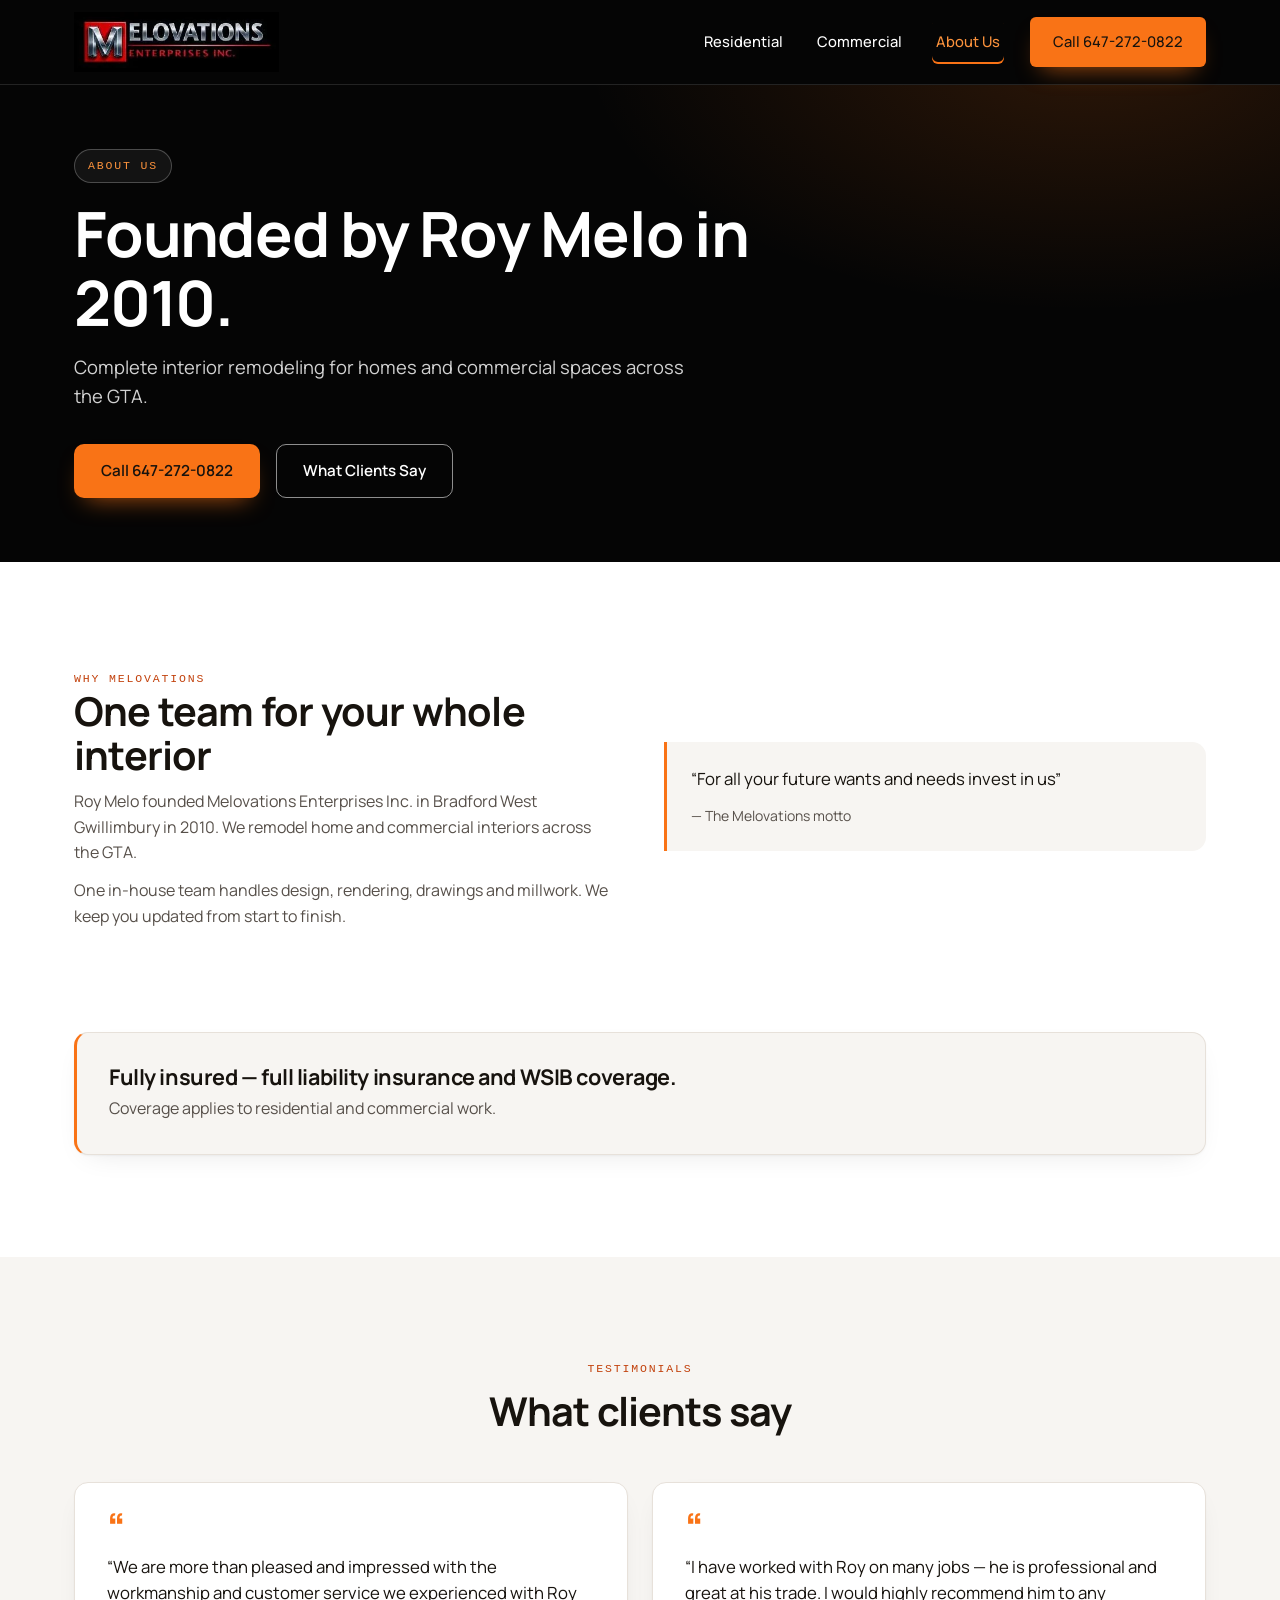
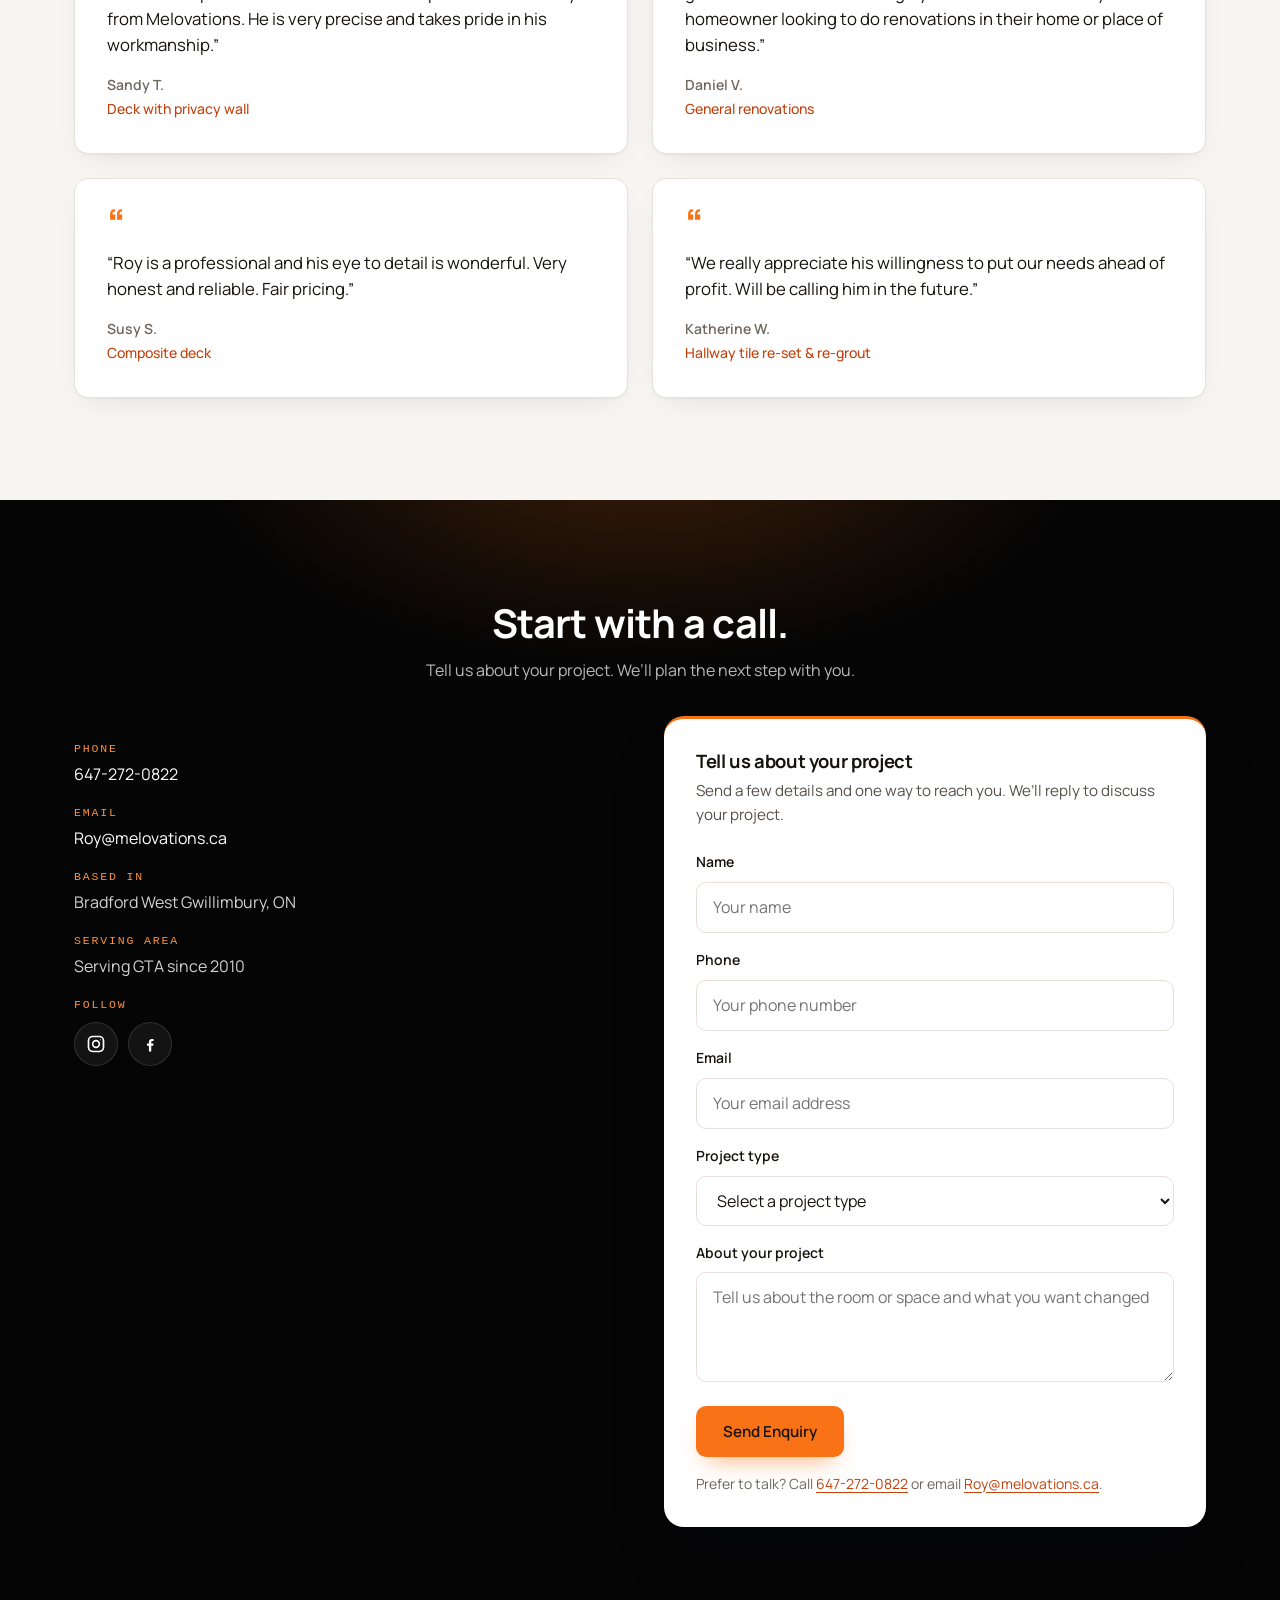
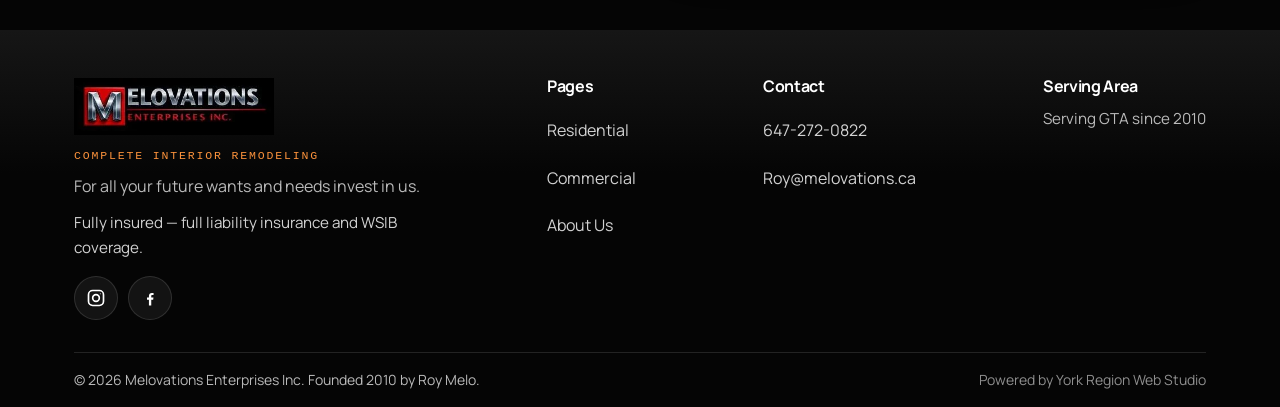
==== commit 67f8c0f8: "Add files via upload" ====
--- a/about.html
+++ b/about.html
@@ -40,7 +40,7 @@
   "logo": "https://melovations.ca/assets/logo.jpg",
   "image": "https://melovations.ca/assets/logo.jpg",
   "telephone": "+1-647-272-0822",
-  "email": "melovations.info@gmail.com",
+  "email": "Roy@melovations.ca",
   "foundingDate": "2010",
   "founder": { "@type": "Person", "name": "Roy Melo" },
   "address": {
@@ -81,8 +81,8 @@
 <section class="page-hero">
   <div class="wrap">
     <span class="eyebrow eyebrow-light">About Us</span>
-    <h1>Founded by Roy Melo, in 2010.</h1>
-    <p class="lead">Melovations Enterprises Inc. handles every client's project with expertise and integrity — and it starts with a friendly conversation.</p>
+    <h1>Founded by Roy Melo in 2010.</h1>
+    <p class="lead">Complete interior remodeling for homes and commercial spaces across the GTA.</p>
     <div class="hero-actions">
       <a class="btn btn-primary" href="tel:+16472720822">Call 647-272-0822</a>
       <a class="btn btn-ghost" href="#testimonials">What Clients Say</a>
@@ -96,8 +96,8 @@
     <div>
       <span class="eyebrow">Why Melovations</span>
       <h2>One team for your whole interior</h2>
-      <p>Melovations Enterprises Inc. was founded in 2010 by Roy Melo in Bradford West Gwillimbury, and has been serving the GTA ever since. We specialize in complete interior remodeling — for homes and for commercial spaces.</p>
-      <p>Design, rendering, architectural drawings and custom millwork are handled in-house, so nothing gets lost between plan and finished room. We take on your project with professionalism, skill, precision and care — and we keep you informed at every step.</p>
+      <p>Roy Melo founded Melovations Enterprises Inc. in Bradford West Gwillimbury in 2010. We remodel home and commercial interiors across the GTA.</p>
+      <p>One in-house team handles design, rendering, drawings and millwork. We keep you updated from start to finish.</p>
     </div>
     <div class="quote">&ldquo;For all your future wants and needs invest in us&rdquo;
       <small>— The Melovations motto</small></div>
@@ -110,7 +110,7 @@
     <div class="insure">
       <div>
         <h2 class="insure-title">Fully insured — full liability insurance and WSIB coverage.</h2>
-        <p>Melovations carries full liability insurance and WSIB coverage for the residential and commercial work it performs.</p>
+        <p>Coverage applies to residential and commercial work.</p>
       </div>
     </div>
   </div>
@@ -148,34 +148,56 @@
 <section class="cta-band" id="contact" aria-label="Contact">
   <div class="wrap">
     <h2>Start with a call.</h2>
-    <p>Tell us about the interior you want. We will talk through what it takes — design, drawings, millwork and the build.</p>
+    <p>Tell us about your project. We’ll plan the next step with you.</p>
     <div class="contact-grid">
       <ul class="contact-list">
         <li><span class="label">Phone</span><a href="tel:+16472720822">647-272-0822</a></li>
-        <li><span class="label">Email</span><a href="mailto:melovations.info@gmail.com">melovations.info@gmail.com</a></li>
-        <li><span class="label">Based in</span>Bradford West Gwillimbury, Ontario</li>
+        <li><span class="label">Email</span><a href="mailto:Roy@melovations.ca">Roy@melovations.ca</a></li>
+        <li><span class="label">Based in</span>Bradford West Gwillimbury, ON</li>
         <li><span class="label">Serving area</span>Serving GTA since 2010</li>
         <li><span class="label">Follow</span><span class="social-row"><a class="social-icon" href="https://www.instagram.com/melovations/" target="_blank" rel="noopener" aria-label="Melovations on Instagram"><svg viewBox="0 0 24 24" width="20" height="20" fill="none" stroke="currentColor" stroke-width="2" stroke-linecap="round" stroke-linejoin="round" aria-hidden="true" focusable="false"><rect x="3" y="3" width="18" height="18" rx="5"/><circle cx="12" cy="12" r="4"/><circle cx="17.2" cy="6.8" r="0.6" fill="currentColor" stroke="none"/></svg></a><a class="social-icon" href="https://www.facebook.com/Melovations/" target="_blank" rel="noopener" aria-label="Melovations on Facebook"><svg viewBox="0 0 24 24" width="20" height="20" fill="currentColor" aria-hidden="true" focusable="false"><path d="M13.5 21v-6.8h2.3l.35-2.7H13.5V9.8c0-.78.22-1.31 1.34-1.31h1.43V6.08c-.25-.03-1.1-.1-2.08-.1-2.06 0-3.47 1.25-3.47 3.56v1.94H8.4v2.7h2.32V21h2.78z"/></svg></a></span></li>
       </ul>
       <div class="form-card">
         <h3 class="form-title">Tell us about your project</h3>
-        <p class="form-intro">A few details and we will get back to you to talk through your interior.</p>
-        <form id="draftForm" novalidate>
+        <p class="form-intro">Send a few details and one way to reach you. We’ll reply to discuss your project.</p>
+        <form id="draftForm" action="https://formsubmit.co/Roy@melovations.ca" method="POST">
           <div class="form-group">
             <label for="fName">Name</label>
-            <input id="fName" name="name" type="text" autocomplete="name" placeholder="Your name">
-          </div>
-          <div class="form-group">
-            <label for="fPhone">Phone or email</label>
-            <input id="fPhone" name="contact" type="text" autocomplete="tel" inputmode="tel" placeholder="How we can reach you">
+            <input id="fName" name="name" type="text" autocomplete="name" placeholder="Your name" required>
+          </div>
+          <div class="form-group">
+            <label for="fPhone">Phone</label>
+            <input id="fPhone" name="phone" type="tel" autocomplete="tel" inputmode="tel" placeholder="Your phone number">
+          </div>
+          <div class="form-group">
+            <label for="fEmail">Email</label>
+            <input id="fEmail" name="email" type="email" autocomplete="email" placeholder="Your email address">
+          </div>
+          <div class="form-group">
+            <label for="fProject">Project type</label>
+            <select id="fProject" name="project_type">
+              <option value="">Select a project type</option>
+              <option>Complete Interior Remodeling</option>
+              <option>Interior Design &amp; Rendering</option>
+              <option>Architectural Drawings</option>
+              <option>Custom Millwork</option>
+              <option>Other Interior Project</option>
+            </select>
           </div>
           <div class="form-group">
             <label for="fMsg">About your project</label>
-            <textarea id="fMsg" name="message" placeholder="The room or space, what you want changed, and anything else that matters"></textarea>
-          </div>
-          <button class="btn btn-primary" type="submit">Send</button>
+            <textarea id="fMsg" name="message" placeholder="Tell us about the room or space and what you want changed" required></textarea>
+          </div>
+          <input type="hidden" name="_subject" value="New enquiry from melovations.ca">
+          <input type="hidden" name="_template" value="table">
+          <input type="hidden" name="_captcha" value="false">
+          <div class="form-honeypot" aria-hidden="true">
+            <label>Leave this field empty</label>
+            <input name="_honey" type="text" tabindex="-1" autocomplete="off">
+          </div>
+          <button class="btn btn-primary" type="submit">Send Enquiry</button>
           <p class="form-status" id="formStatus" role="status" aria-live="polite"></p>
-          <p class="form-note">Draft form — not yet connected. For now, please call <a href="tel:+16472720822">647-272-0822</a> or email <a href="mailto:melovations.info@gmail.com">melovations.info@gmail.com</a>.</p>
+          <p class="form-note">Prefer to talk? Call <a href="tel:+16472720822">647-272-0822</a> or email <a href="mailto:Roy@melovations.ca">Roy@melovations.ca</a>.</p>
         </form>
       </div>
     </div>
@@ -206,7 +228,7 @@
         <h3>Contact</h3>
         <ul class="footer-links footer-links-stack">
           <li><a href="tel:+16472720822">647-272-0822</a></li>
-          <li><a href="mailto:melovations.info@gmail.com">melovations.info@gmail.com</a></li>
+          <li><a href="mailto:Roy@melovations.ca">Roy@melovations.ca</a></li>
         </ul>
       </div>
       <div class="footer-col">
--- a/styles.css
+++ b/styles.css
@@ -1 +1 @@
-:root{--brand-dark:#050505;--brand-dark-2:#161616;--brand-accent:#F97316;--brand-accent-deep:#C2410C;--brand-accent-light:#FB923C;--paper:#FFFFFF;--paper-soft:#F7F5F2;--ink:#17130E;--ink-soft:#57504A;--ink-faint:#6E675F;--line:#E7E1DA;--header-bg:#050505;--header-text:#FFFFFF;--font-display:"Manrope",-apple-system,"Segoe UI",Helvetica,Arial,sans-serif;--font-body:"Manrope",-apple-system,"Segoe UI",Helvetica,Arial,sans-serif;--font-mono:ui-monospace,"SF Mono",Menlo,Consolas,monospace;--text-hero:clamp(2.4rem,4.5vw + 1rem,3.9rem);--text-h2:clamp(1.8rem,1.6vw + 1.2rem,2.5rem);--text-h3:1.25rem;--text-lead:1.15rem;--text-body:1rem;--text-small:.875rem;--text-eyebrow:.72rem;--leading-heading:1.1;--leading-body:1.6;--space-1:4px;--space-2:8px;--space-3:12px;--space-4:16px;--space-5:24px;--space-6:32px;--space-7:48px;--space-8:64px;--section-pad:clamp(64px,8vw,104px);--card-pad:32px;--max:1180px;--radius:14px;--radius-sm:10px;--radius-lg:20px;--shadow-1:0 1px 2px rgba(2,6,23,.04),0 10px 28px -14px rgba(2,6,23,.12);--shadow-2:0 2px 6px rgba(2,6,23,.05),0 24px 44px -18px rgba(2,6,23,.18);--shadow-3:0 32px 64px -16px rgba(2,6,23,.30);--ease:cubic-bezier(.22,.61,.36,1);--dur:.3s;--on-dark:#fff;--on-dark-82:rgba(255,255,255,.82);--on-dark-72:rgba(255,255,255,.72);--on-dark-55:rgba(255,255,255,.55);--line-dark:rgba(255,255,255,.12);--white:#fff;--error:#A83D2E;--accent-ring:rgba(249,115,22,.22)}*,::after,::before{box-sizing:border-box;margin:0;padding:0}html{scroll-behavior:smooth;scroll-padding-top:104px}body{font-family:var(--font-body);font-size:var(--text-body);line-height:var(--leading-body);color:var(--ink-soft);background:var(--paper);overflow-x:hidden;-webkit-font-smoothing:antialiased}img{max-width:100%;display:block}a{color:var(--brand-accent-deep);text-decoration:none}h1,h2,h3{font-family:var(--font-display);color:var(--ink);line-height:var(--leading-heading);font-weight:700;letter-spacing:-.02em}h2{font-size:var(--text-h2)}h3{font-size:var(--text-h3)}.wrap{max-width:var(--max);margin:0 auto;padding:0 var(--space-5)}section{padding:var(--section-pad) 0}.section-soft{background:var(--paper-soft)}:focus-visible{outline:2px solid var(--brand-accent);outline-offset:2px}::selection{background:var(--accent-ring)}.skip-link{position:absolute;left:var(--space-4);top:-100px;background:var(--brand-dark);color:var(--on-dark);padding:var(--space-2) var(--space-4);z-index:100}.skip-link:focus{top:0;color:var(--on-dark)}.eyebrow{max-width:100%;font-family:var(--font-mono);font-size:var(--text-eyebrow);font-weight:500;text-transform:uppercase;letter-spacing:.16em;color:var(--brand-accent-deep)}.eyebrow-light{color:var(--brand-accent-light)}.lead{font-size:var(--text-lead)}.section-header{max-width:680px;margin:0 auto var(--space-7);text-align:center}.section-header .eyebrow{display:block;margin-bottom:var(--space-3)}.section-header p{margin-top:var(--space-3)}.btn{display:inline-block;padding:14px 26px;font-size:.95rem;font-weight:600;font-family:var(--font-body);border-radius:var(--radius-sm);border:1px solid transparent;cursor:pointer;transition:transform var(--dur) var(--ease),background var(--dur),color var(--dur),border-color var(--dur),box-shadow var(--dur) var(--ease)}.btn:hover{transform:translateY(-1px)}.btn:active{transform:translateY(0)}.btn-primary{background:var(--brand-accent);color:var(--ink);box-shadow:0 12px 24px -12px rgba(249,115,22,.7)}.btn-primary:hover{background:var(--brand-accent-deep);color:var(--white)}.btn-ghost{background:0 0;color:var(--on-dark);border-color:var(--on-dark-55)}.btn-ghost:hover{border-color:var(--on-dark);color:var(--on-dark);background:rgba(255,255,255,.08)}.site-header{position:sticky;top:0;z-index:50;background:var(--header-bg);color:var(--header-text);border-bottom:1px solid var(--line-dark)}.header-inner{display:flex;align-items:center;justify-content:space-between;gap:var(--space-5);height:84px}.brand{display:flex;align-items:center;color:var(--header-text)}.brand img{width:205px;height:auto}.main-nav{display:flex;align-items:center;gap:26px}.main-nav a{display:inline-flex;align-items:center;min-height:44px;color:var(--header-text);font-size:.92rem;font-weight:500;white-space:nowrap;transition:color var(--dur);padding:10px 4px;border-radius:6px}.main-nav a:hover{color:var(--brand-accent-light)}.main-nav a[aria-current=page]{color:var(--brand-accent-light);box-shadow:inset 0 -2px 0 var(--brand-accent)}.main-nav .btn{padding:12px 22px}.nav-toggle{display:none;background:0 0;border:0;cursor:pointer;padding:var(--space-2);color:var(--header-text)}.hero-split{background:var(--brand-dark);color:var(--on-dark);padding:0;background-image:radial-gradient(720px 380px at 85% -40px,rgba(249,115,22,.16),transparent 70%)}.hero-split .grid{display:grid;grid-template-columns:1.05fr 1fr;align-items:stretch}.hero-split .txt{padding:var(--section-pad) var(--space-6) var(--section-pad) 0}.hero-split h1{color:var(--on-dark);font-size:var(--text-hero)}.hero-split .eyebrow{display:inline-block;margin-bottom:var(--space-4);padding:7px 13px;border:1px solid rgba(255,255,255,.24);border-radius:999px;background:rgba(255,255,255,.06)}.hero-motto{font-family:var(--font-display);font-size:1.3rem;font-weight:600;color:var(--brand-accent-light);margin-top:var(--space-5);max-width:460px;line-height:1.35}.hero-split .lead{color:var(--on-dark-82);margin-top:var(--space-4);max-width:460px}.hero-actions{display:flex;flex-wrap:wrap;gap:var(--space-4);margin-top:var(--space-6)}.hero-media{display:flex;align-items:center;justify-content:center;padding:var(--space-7) 0 var(--space-7) var(--space-5)}.hero-panel{position:relative;width:100%;max-width:520px;margin:0;border:1px solid var(--line-dark);border-radius:var(--radius-lg);background:linear-gradient(160deg,#1b1b1b 0,#060606 55%,#000 100%);box-shadow:var(--shadow-3);padding:var(--space-7) var(--space-6) var(--space-5);overflow:hidden}.hero-panel::before{content:"";position:absolute;inset:0;background:repeating-linear-gradient(135deg,rgba(255,255,255,.025) 0 2px,transparent 2px 14px);pointer-events:none}.hero-panel::after{content:"";position:absolute;top:0;left:0;right:0;height:3px;background:linear-gradient(90deg,var(--brand-accent),transparent 75%)}.hero-panel img{position:relative;width:100%;height:auto}.hero-panel figcaption{position:relative;margin-top:var(--space-5);padding-top:var(--space-4);border-top:1px solid var(--line-dark);display:flex;flex-direction:column;gap:2px}.hero-panel-photo{padding:0}.hero-panel-photo img{width:100%;height:100%;aspect-ratio:4/3;object-fit:cover}.hero-panel-photo figcaption{position:absolute;left:0;right:0;bottom:0;margin:0;padding:var(--space-6) var(--space-5) var(--space-4);border-top:0;background:linear-gradient(180deg,transparent,rgba(0,0,0,.85))}.page-hero{background:var(--brand-dark);color:var(--on-dark);padding:var(--space-8) 0;background-image:radial-gradient(720px 380px at 85% -40px,rgba(249,115,22,.16),transparent 70%)}.page-hero .eyebrow{display:inline-block;margin-bottom:var(--space-4);padding:7px 13px;border:1px solid rgba(255,255,255,.24);border-radius:999px;background:rgba(255,255,255,.06)}.page-hero h1{color:var(--on-dark);font-size:var(--text-hero);max-width:18ch}.page-hero .lead{color:var(--on-dark-82);margin-top:var(--space-4);max-width:56ch}.insure{background:var(--paper-soft);border:1px solid var(--line);border-left:3px solid var(--brand-accent);border-radius:var(--radius);padding:var(--space-6);box-shadow:var(--shadow-1)}.insure-title{font-size:1.35rem;margin-bottom:var(--space-2)}.insure p{color:var(--ink-soft)}.footer-insure{margin-top:var(--space-3);color:var(--on-dark-82);font-size:.95rem;max-width:38ch}.gallery{display:grid;grid-template-columns:repeat(3,1fr);gap:var(--space-5)}.gallery figure{margin:0;background:var(--white);border:1px solid var(--line);border-radius:var(--radius);overflow:hidden;box-shadow:var(--shadow-1);transition:transform var(--dur) var(--ease),box-shadow var(--dur) var(--ease),border-color var(--dur)}.gallery figure:hover{transform:translateY(-4px);box-shadow:var(--shadow-2);border-color:rgba(249,115,22,.45)}.gallery img{width:100%;height:auto;aspect-ratio:4/3;object-fit:cover;display:block;transition:transform var(--dur) var(--ease)}.gallery figure:hover img{transform:scale(1.05)}.gallery figcaption{padding:var(--space-3) var(--space-4);font-size:.92rem;font-weight:600;color:var(--ink)}.hero-panel-name{font-family:var(--font-display);font-weight:700;color:var(--on-dark);letter-spacing:-.01em}.hero-panel-sub{font-family:var(--font-mono);font-size:var(--text-eyebrow);text-transform:uppercase;letter-spacing:.16em;color:var(--brand-accent-light)}.trust{display:flex;gap:34px;flex-wrap:wrap;padding:var(--space-5) 0;border-bottom:1px solid var(--line)}.trust div{font-size:.95rem;color:var(--ink-soft)}.trust strong{display:block;font-family:var(--font-display);font-size:1.3rem;color:var(--ink);letter-spacing:-.01em}.card-grid{display:grid;grid-template-columns:repeat(3,1fr);gap:var(--space-5)}.card{background:var(--white);border:1px solid var(--line);border-radius:var(--radius);padding:var(--card-pad);box-shadow:var(--shadow-1);transition:transform var(--dur) var(--ease),box-shadow var(--dur) var(--ease),border-color var(--dur)}.card:hover{transform:translateY(-4px);box-shadow:var(--shadow-2);border-color:rgba(249,115,22,.45)}.card-soft{background:var(--paper-soft)}.section-tight{padding-top:0}.card h3{margin:var(--space-3) 0 var(--space-2)}.card-num{font-family:var(--font-mono);font-size:var(--text-eyebrow);letter-spacing:.16em;color:var(--brand-accent-deep)}.services-grid{grid-template-columns:repeat(2,1fr)}.split{display:grid;grid-template-columns:1fr 1fr;gap:var(--space-7);align-items:center}.split p{color:var(--ink-soft);margin-top:var(--space-3)}.form-note a,.split p a{text-decoration:underline;text-underline-offset:3px}.quote{background:var(--paper-soft);border-left:3px solid var(--brand-accent);padding:var(--space-5);border-radius:0 var(--radius) var(--radius) 0;font-size:1.05rem;color:var(--ink)}.quote small{display:block;margin-top:var(--space-3);color:var(--ink-soft)}.process-grid{display:grid;grid-template-columns:repeat(5,1fr);gap:var(--space-5)}.process-step{border-top:2px solid var(--brand-accent);padding-top:var(--space-4);transition:transform var(--dur) var(--ease)}.process-step:hover{transform:translateY(-3px)}.process-step .num{font-family:var(--font-mono);color:var(--brand-accent-deep);letter-spacing:2px;font-size:.95rem}.process-step h3{font-size:1.02rem;margin:var(--space-2) 0}.process-step p{font-size:.95rem}.testimonial-grid{display:grid;grid-template-columns:repeat(2,1fr);gap:var(--space-5)}.testimonial{position:relative;margin:0;background:var(--white);border:1px solid var(--line);border-radius:var(--radius);padding:var(--card-pad);box-shadow:var(--shadow-1);transition:transform var(--dur) var(--ease),box-shadow var(--dur) var(--ease),border-color var(--dur)}.testimonial:hover{transform:translateY(-4px);box-shadow:var(--shadow-2);border-color:rgba(249,115,22,.45)}.testimonial::before{content:"\201C";display:block;font-family:var(--font-display);font-size:2.4rem;font-weight:800;line-height:.6;color:var(--brand-accent);margin-bottom:var(--space-4)}.testimonial blockquote{margin:0 0 var(--space-4);font-size:1.05rem;line-height:1.55;color:var(--ink)}.testimonial figcaption{color:var(--ink-faint);font-weight:600;font-size:var(--text-small)}.testimonial figcaption .project{display:block;font-weight:500;color:var(--brand-accent-deep);margin-top:2px}.cta-band{background:var(--brand-dark);color:var(--on-dark);text-align:center;background-image:radial-gradient(640px 320px at 50% -60px,var(--accent-ring),transparent 70%)}.cta-band h2{color:var(--on-dark)}.cta-band p{color:var(--on-dark-72);margin:var(--space-3) auto var(--space-6);max-width:52ch}.cta-band .hero-actions{justify-content:center;margin-top:0}.contact-grid{display:grid;grid-template-columns:1fr 1fr;gap:var(--space-7);text-align:left;align-items:start}.contact-list{list-style:none;margin-top:var(--space-5)}.contact-list li{margin-bottom:var(--space-4);color:var(--on-dark-82)}.contact-list .label{font-family:var(--font-mono);font-size:var(--text-eyebrow);text-transform:uppercase;letter-spacing:.16em;color:var(--brand-accent-light);display:block;margin-bottom:var(--space-1)}.contact-list a{color:var(--on-dark);text-underline-offset:3px}.contact-list a:hover{color:var(--brand-accent-light);text-decoration:underline}.form-card{background:var(--white);border-radius:var(--radius-lg);box-shadow:var(--shadow-3);padding:var(--space-6);color:var(--ink-soft);text-align:left;border-top:3px solid var(--brand-accent)}.form-title{font-size:1.15rem;margin-bottom:var(--space-2)}.form-intro{color:var(--ink-soft);font-size:.95rem;margin:0 0 var(--space-5);max-width:none}.cta-band .form-intro{color:var(--ink-soft);margin:0 0 var(--space-5);max-width:none;text-align:left}.form-group{margin-bottom:var(--space-4)}.form-group label{display:block;font-weight:600;font-size:var(--text-small);color:var(--ink);margin-bottom:var(--space-2)}.form-group input,.form-group textarea{width:100%;min-height:44px;padding:12px 16px;font:inherit;color:var(--ink);background:var(--white);border:1px solid var(--line);border-radius:var(--radius-sm)}.form-group textarea{min-height:110px;resize:vertical}.form-group input:focus,.form-group textarea:focus{border-color:var(--brand-accent);outline:0;box-shadow:0 0 0 4px var(--accent-ring)}.form-status{margin-top:var(--space-4);font-size:var(--text-small);color:var(--error)}.form-note{font-size:var(--text-small);color:var(--ink-faint);margin-top:var(--space-3)}.cta-band .form-status{color:var(--error);margin:var(--space-4) 0 0;max-width:none;text-align:left}.cta-band .form-note{color:var(--ink-faint);margin:var(--space-3) 0 0;max-width:none;text-align:left}.site-footer{background:linear-gradient(180deg,var(--brand-dark-2),var(--brand-dark) 38%);color:var(--on-dark-72);padding:var(--space-7) 0 0}.footer-top{display:flex;flex-wrap:wrap;gap:var(--space-6);justify-content:space-between;padding-bottom:var(--space-6)}.footer-brand img{width:200px;height:auto}.footer-sub{font-family:var(--font-mono);font-size:var(--text-eyebrow);text-transform:uppercase;letter-spacing:.16em;color:var(--brand-accent-light);margin-top:var(--space-3)}.footer-tagline{margin-top:var(--space-2);max-width:36ch}.footer-links{display:flex;flex-wrap:wrap;gap:var(--space-2) var(--space-5);list-style:none}.footer-links-stack{flex-direction:column;gap:0}.footer-links a{color:var(--on-dark-82);display:inline-block;padding:11px 0}.footer-links a:hover{color:var(--brand-accent-light)}.footer-col h3{color:var(--on-dark);font-size:1rem;margin-bottom:var(--space-3)}.footer-col p{max-width:38ch;font-size:.95rem}.footer-bottom{display:flex;flex-wrap:wrap;gap:var(--space-4);align-items:center;justify-content:space-between;border-top:1px solid var(--line-dark);padding:var(--space-4) 0;font-size:var(--text-small)}.footer-serving{color:var(--on-dark-55)}.social-row{display:inline-flex;gap:10px;align-items:center}.social-icon{display:inline-flex;align-items:center;justify-content:center;width:44px;height:44px;min-width:44px;min-height:44px;border-radius:50%;border:1px solid var(--line-dark);background:rgba(255,255,255,.06);color:var(--on-dark);transition:background var(--dur) var(--ease),color var(--dur) var(--ease),border-color var(--dur) var(--ease),transform var(--dur) var(--ease)}.social-icon svg{display:block}.social-icon:hover{background:var(--brand-accent);border-color:var(--brand-accent);color:var(--ink);transform:translateY(-2px)}.footer-social{margin-top:var(--space-4)}.contact-list .social-row{margin-top:var(--space-1)}.mobile-cta{display:none}@media (max-width:980px){.card-grid{grid-template-columns:1fr;max-width:460px;margin:0 auto}.services-grid,.testimonial-grid{grid-template-columns:1fr}.process-grid{grid-template-columns:repeat(2,1fr)}.contact-grid{grid-template-columns:1fr}.header-inner{height:68px}.brand img{width:160px;height:auto}.main-nav{position:fixed;top:68px;left:0;right:0;bottom:0;background:var(--brand-dark);flex-direction:column;align-items:stretch;gap:0;padding:var(--space-4) var(--space-5);transform:translateX(100%);visibility:hidden;transition:transform var(--dur) var(--ease),visibility 0s linear var(--dur)}.main-nav.open{transform:none;visibility:visible;transition:transform var(--dur) var(--ease),visibility 0s}.main-nav a{padding:var(--space-3) 0;border-bottom:1px solid var(--line-dark);font-size:1rem;color:var(--on-dark-82);min-height:48px}.main-nav a[aria-current=page]{box-shadow:none;color:var(--brand-accent-light)}.main-nav .btn{border:0;text-align:left;background:0 0;box-shadow:none;color:var(--brand-accent-light);padding-left:0}.nav-toggle{display:inline-flex;align-items:center;justify-content:center;min-width:44px;min-height:44px}.gallery{grid-template-columns:repeat(2,1fr)}}@media (max-width:760px){.hero-split .grid{grid-template-columns:1fr}.hero-split .txt{padding:var(--space-7) 0 var(--space-6)}.hero-media{padding:0 0 var(--space-7)}.hero-panel{padding:var(--space-6) var(--space-5) var(--space-4)}.split{grid-template-columns:1fr}.form-card .btn{width:100%;text-align:center}.mobile-cta{display:flex;position:fixed;left:0;right:0;bottom:0;z-index:60;justify-content:center;align-items:center;min-height:56px;padding:var(--space-3) var(--space-4) calc(var(--space-3) + env(safe-area-inset-bottom));background:var(--brand-accent);color:var(--ink);font-weight:700;box-shadow:0 -10px 28px rgba(2,6,23,.2)}body{padding-bottom:calc(76px + env(safe-area-inset-bottom))}}@media (max-width:560px){.process-grid{grid-template-columns:1fr}.gallery{grid-template-columns:1fr}.insure{padding:var(--space-5)}}@media (prefers-reduced-motion:reduce){html{scroll-behavior:auto}*,::after,::before{transition:none!important;animation:none!important}}+:root{--brand-dark:#050505;--brand-dark-2:#161616;--brand-accent:#F97316;--brand-accent-deep:#C2410C;--brand-accent-light:#FB923C;--paper:#FFFFFF;--paper-soft:#F7F5F2;--ink:#17130E;--ink-soft:#57504A;--ink-faint:#6E675F;--line:#E7E1DA;--header-bg:#050505;--header-text:#FFFFFF;--font-display:"Manrope",-apple-system,"Segoe UI",Helvetica,Arial,sans-serif;--font-body:"Manrope",-apple-system,"Segoe UI",Helvetica,Arial,sans-serif;--font-mono:ui-monospace,"SF Mono",Menlo,Consolas,monospace;--text-hero:clamp(2.4rem,4.5vw + 1rem,3.9rem);--text-h2:clamp(1.8rem,1.6vw + 1.2rem,2.5rem);--text-h3:1.25rem;--text-lead:1.15rem;--text-body:1rem;--text-small:.875rem;--text-eyebrow:.72rem;--leading-heading:1.1;--leading-body:1.6;--space-1:4px;--space-2:8px;--space-3:12px;--space-4:16px;--space-5:24px;--space-6:32px;--space-7:48px;--space-8:64px;--section-pad:clamp(64px,8vw,104px);--card-pad:32px;--max:1180px;--radius:14px;--radius-sm:10px;--radius-lg:20px;--shadow-1:0 1px 2px rgba(2,6,23,.04),0 10px 28px -14px rgba(2,6,23,.12);--shadow-2:0 2px 6px rgba(2,6,23,.05),0 24px 44px -18px rgba(2,6,23,.18);--shadow-3:0 32px 64px -16px rgba(2,6,23,.30);--ease:cubic-bezier(.22,.61,.36,1);--dur:.3s;--on-dark:#fff;--on-dark-82:rgba(255,255,255,.82);--on-dark-72:rgba(255,255,255,.72);--on-dark-55:rgba(255,255,255,.55);--line-dark:rgba(255,255,255,.12);--white:#fff;--error:#A83D2E;--accent-ring:rgba(249,115,22,.22)}*,::after,::before{box-sizing:border-box;margin:0;padding:0}html{scroll-behavior:smooth;scroll-padding-top:104px}body{font-family:var(--font-body);font-size:var(--text-body);line-height:var(--leading-body);color:var(--ink-soft);background:var(--paper);overflow-x:hidden;-webkit-font-smoothing:antialiased}img{max-width:100%;display:block}a{color:var(--brand-accent-deep);text-decoration:none}h1,h2,h3{font-family:var(--font-display);color:var(--ink);line-height:var(--leading-heading);font-weight:700;letter-spacing:-.02em}h2{font-size:var(--text-h2)}h3{font-size:var(--text-h3)}.wrap{max-width:var(--max);margin:0 auto;padding:0 var(--space-5)}section{padding:var(--section-pad) 0}.section-soft{background:var(--paper-soft)}:focus-visible{outline:2px solid var(--brand-accent);outline-offset:2px}::selection{background:var(--accent-ring)}.skip-link{position:absolute;left:var(--space-4);top:-100px;background:var(--brand-dark);color:var(--on-dark);padding:var(--space-2) var(--space-4);z-index:100}.skip-link:focus{top:0;color:var(--on-dark)}.eyebrow{max-width:100%;font-family:var(--font-mono);font-size:var(--text-eyebrow);font-weight:500;text-transform:uppercase;letter-spacing:.16em;color:var(--brand-accent-deep)}.eyebrow-light{color:var(--brand-accent-light)}.lead{font-size:var(--text-lead)}.section-header{max-width:680px;margin:0 auto var(--space-7);text-align:center}.section-header .eyebrow{display:block;margin-bottom:var(--space-3)}.section-header p{margin-top:var(--space-3)}.btn{display:inline-block;padding:14px 26px;font-size:.95rem;font-weight:600;font-family:var(--font-body);border-radius:var(--radius-sm);border:1px solid transparent;cursor:pointer;transition:transform var(--dur) var(--ease),background var(--dur),color var(--dur),border-color var(--dur),box-shadow var(--dur) var(--ease)}.btn:hover{transform:translateY(-1px)}.btn:active{transform:translateY(0)}.btn-primary{background:var(--brand-accent);color:var(--ink);box-shadow:0 12px 24px -12px rgba(249,115,22,.7)}.btn-primary:hover{background:var(--brand-accent-deep);color:var(--white)}.btn-ghost{background:0 0;color:var(--on-dark);border-color:var(--on-dark-55)}.btn-ghost:hover{border-color:var(--on-dark);color:var(--on-dark);background:rgba(255,255,255,.08)}.site-header{position:sticky;top:0;z-index:50;background:var(--header-bg);color:var(--header-text);border-bottom:1px solid var(--line-dark)}.header-inner{display:flex;align-items:center;justify-content:space-between;gap:var(--space-5);height:84px}.brand{display:flex;align-items:center;color:var(--header-text)}.brand img{width:205px;height:auto}.main-nav{display:flex;align-items:center;gap:26px}.main-nav a{display:inline-flex;align-items:center;min-height:44px;color:var(--header-text);font-size:.92rem;font-weight:500;white-space:nowrap;transition:color var(--dur);padding:10px 4px;border-radius:6px}.main-nav a:hover{color:var(--brand-accent-light)}.main-nav a[aria-current=page]{color:var(--brand-accent-light);box-shadow:inset 0 -2px 0 var(--brand-accent)}.main-nav .btn{padding:12px 22px}.nav-toggle{display:none;background:0 0;border:0;cursor:pointer;padding:var(--space-2);color:var(--header-text)}.hero-split{background:var(--brand-dark);color:var(--on-dark);padding:0;background-image:radial-gradient(720px 380px at 85% -40px,rgba(249,115,22,.16),transparent 70%)}.hero-split .grid{display:grid;grid-template-columns:1.05fr 1fr;align-items:stretch}.hero-split .txt{padding:var(--section-pad) var(--space-6) var(--section-pad) 0}.hero-split h1{color:var(--on-dark);font-size:var(--text-hero)}.hero-split .eyebrow{display:inline-block;margin-bottom:var(--space-4);padding:7px 13px;border:1px solid rgba(255,255,255,.24);border-radius:999px;background:rgba(255,255,255,.06)}.hero-motto{font-family:var(--font-display);font-size:1.3rem;font-weight:600;color:var(--brand-accent-light);margin-top:var(--space-5);max-width:460px;line-height:1.35}.hero-split .lead{color:var(--on-dark-82);margin-top:var(--space-4);max-width:460px}.hero-actions{display:flex;flex-wrap:wrap;gap:var(--space-4);margin-top:var(--space-6)}.hero-media{display:flex;align-items:center;justify-content:center;padding:var(--space-7) 0 var(--space-7) var(--space-5)}.hero-panel{position:relative;width:100%;max-width:520px;margin:0;border:1px solid var(--line-dark);border-radius:var(--radius-lg);background:linear-gradient(160deg,#1b1b1b 0,#060606 55%,#000 100%);box-shadow:var(--shadow-3);padding:var(--space-7) var(--space-6) var(--space-5);overflow:hidden}.hero-panel::before{content:"";position:absolute;inset:0;background:repeating-linear-gradient(135deg,rgba(255,255,255,.025) 0 2px,transparent 2px 14px);pointer-events:none}.hero-panel::after{content:"";position:absolute;top:0;left:0;right:0;height:3px;background:linear-gradient(90deg,var(--brand-accent),transparent 75%)}.hero-panel img{position:relative;width:100%;height:auto}.hero-panel figcaption{position:relative;margin-top:var(--space-5);padding-top:var(--space-4);border-top:1px solid var(--line-dark);display:flex;flex-direction:column;gap:2px}.hero-panel-photo{padding:0}.hero-panel-photo img{width:100%;height:100%;aspect-ratio:4/3;object-fit:cover}.hero-panel-photo figcaption{position:absolute;left:0;right:0;bottom:0;margin:0;padding:var(--space-6) var(--space-5) var(--space-4);border-top:0;background:linear-gradient(180deg,transparent,rgba(0,0,0,.85))}.page-hero{background:var(--brand-dark);color:var(--on-dark);padding:var(--space-8) 0;background-image:radial-gradient(720px 380px at 85% -40px,rgba(249,115,22,.16),transparent 70%)}.page-hero .eyebrow{display:inline-block;margin-bottom:var(--space-4);padding:7px 13px;border:1px solid rgba(255,255,255,.24);border-radius:999px;background:rgba(255,255,255,.06)}.page-hero h1{color:var(--on-dark);font-size:var(--text-hero);max-width:18ch}.page-hero .lead{color:var(--on-dark-82);margin-top:var(--space-4);max-width:56ch}.insure{background:var(--paper-soft);border:1px solid var(--line);border-left:3px solid var(--brand-accent);border-radius:var(--radius);padding:var(--space-6);box-shadow:var(--shadow-1)}.insure-title{font-size:1.35rem;margin-bottom:var(--space-2)}.insure p{color:var(--ink-soft)}.footer-insure{margin-top:var(--space-3);color:var(--on-dark-82);font-size:.95rem;max-width:38ch}.gallery{display:grid;grid-template-columns:repeat(3,1fr);gap:var(--space-5)}.gallery figure{margin:0;background:var(--white);border:1px solid var(--line);border-radius:var(--radius);overflow:hidden;box-shadow:var(--shadow-1);transition:transform var(--dur) var(--ease),box-shadow var(--dur) var(--ease),border-color var(--dur)}.gallery figure:hover{transform:translateY(-4px);box-shadow:var(--shadow-2);border-color:rgba(249,115,22,.45)}.gallery img{width:100%;height:auto;aspect-ratio:4/3;object-fit:cover;display:block;transition:transform var(--dur) var(--ease)}.gallery figure:hover img{transform:scale(1.05)}.gallery figcaption{padding:var(--space-3) var(--space-4);font-size:.92rem;font-weight:600;color:var(--ink)}.hero-panel-name{font-family:var(--font-display);font-weight:700;color:var(--on-dark);letter-spacing:-.01em}.hero-panel-sub{font-family:var(--font-mono);font-size:var(--text-eyebrow);text-transform:uppercase;letter-spacing:.16em;color:var(--brand-accent-light)}.trust{display:flex;gap:34px;flex-wrap:wrap;padding:var(--space-5) 0;border-bottom:1px solid var(--line)}.trust div{font-size:.95rem;color:var(--ink-soft)}.trust strong{display:block;font-family:var(--font-display);font-size:1.3rem;color:var(--ink);letter-spacing:-.01em}.card-grid{display:grid;grid-template-columns:repeat(3,1fr);gap:var(--space-5)}.card{background:var(--white);border:1px solid var(--line);border-radius:var(--radius);padding:var(--card-pad);box-shadow:var(--shadow-1);transition:transform var(--dur) var(--ease),box-shadow var(--dur) var(--ease),border-color var(--dur)}.card:hover{transform:translateY(-4px);box-shadow:var(--shadow-2);border-color:rgba(249,115,22,.45)}.card-soft{background:var(--paper-soft)}.section-tight{padding-top:0}.card h3{margin:var(--space-3) 0 var(--space-2)}.card-num{font-family:var(--font-mono);font-size:var(--text-eyebrow);letter-spacing:.16em;color:var(--brand-accent-deep)}.services-grid{grid-template-columns:repeat(2,1fr)}.split{display:grid;grid-template-columns:1fr 1fr;gap:var(--space-7);align-items:center}.split p{color:var(--ink-soft);margin-top:var(--space-3)}.form-note a,.split p a{text-decoration:underline;text-underline-offset:3px}.quote{background:var(--paper-soft);border-left:3px solid var(--brand-accent);padding:var(--space-5);border-radius:0 var(--radius) var(--radius) 0;font-size:1.05rem;color:var(--ink)}.quote small{display:block;margin-top:var(--space-3);color:var(--ink-soft)}.process-grid{display:grid;grid-template-columns:repeat(5,1fr);gap:var(--space-5)}.process-step{border-top:2px solid var(--brand-accent);padding-top:var(--space-4);transition:transform var(--dur) var(--ease)}.process-step:hover{transform:translateY(-3px)}.process-step .num{font-family:var(--font-mono);color:var(--brand-accent-deep);letter-spacing:2px;font-size:.95rem}.process-step h3{font-size:1.02rem;margin:var(--space-2) 0}.process-step p{font-size:.95rem}.testimonial-grid{display:grid;grid-template-columns:repeat(2,1fr);gap:var(--space-5)}.testimonial{position:relative;margin:0;background:var(--white);border:1px solid var(--line);border-radius:var(--radius);padding:var(--card-pad);box-shadow:var(--shadow-1);transition:transform var(--dur) var(--ease),box-shadow var(--dur) var(--ease),border-color var(--dur)}.testimonial:hover{transform:translateY(-4px);box-shadow:var(--shadow-2);border-color:rgba(249,115,22,.45)}.testimonial::before{content:"\201C";display:block;font-family:var(--font-display);font-size:2.4rem;font-weight:800;line-height:.6;color:var(--brand-accent);margin-bottom:var(--space-4)}.testimonial blockquote{margin:0 0 var(--space-4);font-size:1.05rem;line-height:1.55;color:var(--ink)}.testimonial figcaption{color:var(--ink-faint);font-weight:600;font-size:var(--text-small)}.testimonial figcaption .project{display:block;font-weight:500;color:var(--brand-accent-deep);margin-top:2px}.cta-band{background:var(--brand-dark);color:var(--on-dark);text-align:center;background-image:radial-gradient(640px 320px at 50% -60px,var(--accent-ring),transparent 70%)}.cta-band h2{color:var(--on-dark)}.cta-band p{color:var(--on-dark-72);margin:var(--space-3) auto var(--space-6);max-width:52ch}.cta-band .hero-actions{justify-content:center;margin-top:0}.contact-grid{display:grid;grid-template-columns:1fr 1fr;gap:var(--space-7);text-align:left;align-items:start}.contact-list{list-style:none;margin-top:var(--space-5)}.contact-list li{margin-bottom:var(--space-4);color:var(--on-dark-82)}.contact-list .label{font-family:var(--font-mono);font-size:var(--text-eyebrow);text-transform:uppercase;letter-spacing:.16em;color:var(--brand-accent-light);display:block;margin-bottom:var(--space-1)}.contact-list a{color:var(--on-dark);text-underline-offset:3px}.contact-list a:hover{color:var(--brand-accent-light);text-decoration:underline}.form-card{background:var(--white);border-radius:var(--radius-lg);box-shadow:var(--shadow-3);padding:var(--space-6);color:var(--ink-soft);text-align:left;border-top:3px solid var(--brand-accent)}.form-title{font-size:1.15rem;margin-bottom:var(--space-2)}.form-intro{color:var(--ink-soft);font-size:.95rem;margin:0 0 var(--space-5);max-width:none}.cta-band .form-intro{color:var(--ink-soft);margin:0 0 var(--space-5);max-width:none;text-align:left}.form-group{margin-bottom:var(--space-4)}.form-group label{display:block;font-weight:600;font-size:var(--text-small);color:var(--ink);margin-bottom:var(--space-2)}.form-group input,.form-group select,.form-group textarea{width:100%;min-height:44px;padding:12px 16px;font:inherit;color:var(--ink);background:var(--white);border:1px solid var(--line);border-radius:var(--radius-sm)}.form-group textarea{min-height:110px;resize:vertical}.form-group input:focus,.form-group select:focus,.form-group textarea:focus{border-color:var(--brand-accent);outline:0;box-shadow:0 0 0 4px var(--accent-ring)}.form-honeypot{position:absolute;left:-10000px;width:1px;height:1px;overflow:hidden}.form-status{margin-top:var(--space-4);font-size:var(--text-small);color:var(--error)}.form-status.is-success{color:#276738}.form-card .btn:disabled{cursor:wait;opacity:.65;transform:none}.form-note{font-size:var(--text-small);color:var(--ink-faint);margin-top:var(--space-3)}.cta-band .form-status{color:var(--error);margin:var(--space-4) 0 0;max-width:none;text-align:left}.cta-band .form-status.is-success{color:#276738}.cta-band .form-note{color:var(--ink-faint);margin:var(--space-3) 0 0;max-width:none;text-align:left}.site-footer{background:linear-gradient(180deg,var(--brand-dark-2),var(--brand-dark) 38%);color:var(--on-dark-72);padding:var(--space-7) 0 0}.footer-top{display:flex;flex-wrap:wrap;gap:var(--space-6);justify-content:space-between;padding-bottom:var(--space-6)}.footer-brand img{width:200px;height:auto}.footer-sub{font-family:var(--font-mono);font-size:var(--text-eyebrow);text-transform:uppercase;letter-spacing:.16em;color:var(--brand-accent-light);margin-top:var(--space-3)}.footer-tagline{margin-top:var(--space-2);max-width:36ch}.footer-links{display:flex;flex-wrap:wrap;gap:var(--space-2) var(--space-5);list-style:none}.footer-links-stack{flex-direction:column;gap:0}.footer-links a{color:var(--on-dark-82);display:inline-block;padding:11px 0}.footer-links a:hover{color:var(--brand-accent-light)}.footer-col h3{color:var(--on-dark);font-size:1rem;margin-bottom:var(--space-3)}.footer-col p{max-width:38ch;font-size:.95rem}.footer-bottom{display:flex;flex-wrap:wrap;gap:var(--space-4);align-items:center;justify-content:space-between;border-top:1px solid var(--line-dark);padding:var(--space-4) 0;font-size:var(--text-small)}.footer-serving{color:var(--on-dark-55)}.social-row{display:inline-flex;gap:10px;align-items:center}.social-icon{display:inline-flex;align-items:center;justify-content:center;width:44px;height:44px;min-width:44px;min-height:44px;border-radius:50%;border:1px solid var(--line-dark);background:rgba(255,255,255,.06);color:var(--on-dark);transition:background var(--dur) var(--ease),color var(--dur) var(--ease),border-color var(--dur) var(--ease),transform var(--dur) var(--ease)}.social-icon svg{display:block}.social-icon:hover{background:var(--brand-accent);border-color:var(--brand-accent);color:var(--ink);transform:translateY(-2px)}.footer-social{margin-top:var(--space-4)}.contact-list .social-row{margin-top:var(--space-1)}.mobile-cta{display:none}@media (max-width:980px){.card-grid{grid-template-columns:1fr;max-width:460px;margin:0 auto}.services-grid,.testimonial-grid{grid-template-columns:1fr}.process-grid{grid-template-columns:repeat(2,1fr)}.contact-grid{grid-template-columns:1fr}.header-inner{height:68px}.brand img{width:160px;height:auto}.main-nav{position:fixed;top:68px;left:0;right:0;bottom:0;background:var(--brand-dark);flex-direction:column;align-items:stretch;gap:0;padding:var(--space-4) var(--space-5);transform:translateX(100%);visibility:hidden;transition:transform var(--dur) var(--ease),visibility 0s linear var(--dur)}.main-nav.open{transform:none;visibility:visible;transition:transform var(--dur) var(--ease),visibility 0s}.main-nav a{padding:var(--space-3) 0;border-bottom:1px solid var(--line-dark);font-size:1rem;color:var(--on-dark-82);min-height:48px}.main-nav a[aria-current=page]{box-shadow:none;color:var(--brand-accent-light)}.main-nav .btn{border:0;text-align:left;background:0 0;box-shadow:none;color:var(--brand-accent-light);padding-left:0}.nav-toggle{display:inline-flex;align-items:center;justify-content:center;min-width:44px;min-height:44px}.gallery{grid-template-columns:repeat(2,1fr)}}@media (max-width:760px){.hero-split .grid{grid-template-columns:1fr}.hero-split .txt{padding:var(--space-7) 0 var(--space-6)}.hero-media{padding:0 0 var(--space-7)}.hero-panel{padding:var(--space-6) var(--space-5) var(--space-4)}.split{grid-template-columns:1fr}.form-card .btn{width:100%;text-align:center}.mobile-cta{display:flex;position:fixed;left:0;right:0;bottom:0;z-index:60;justify-content:center;align-items:center;min-height:56px;padding:var(--space-3) var(--space-4) calc(var(--space-3) + env(safe-area-inset-bottom));background:var(--brand-accent);color:var(--ink);font-weight:700;box-shadow:0 -10px 28px rgba(2,6,23,.2)}body{padding-bottom:calc(76px + env(safe-area-inset-bottom))}}@media (max-width:560px){.process-grid{grid-template-columns:1fr}.gallery{grid-template-columns:1fr}.insure{padding:var(--space-5)}}@media (prefers-reduced-motion:reduce){html{scroll-behavior:auto}*,::after,::before{transition:none!important;animation:none!important}}.main-nav a.btn-primary{color:var(--ink)}.main-nav a.btn-primary:hover{color:var(--white)}
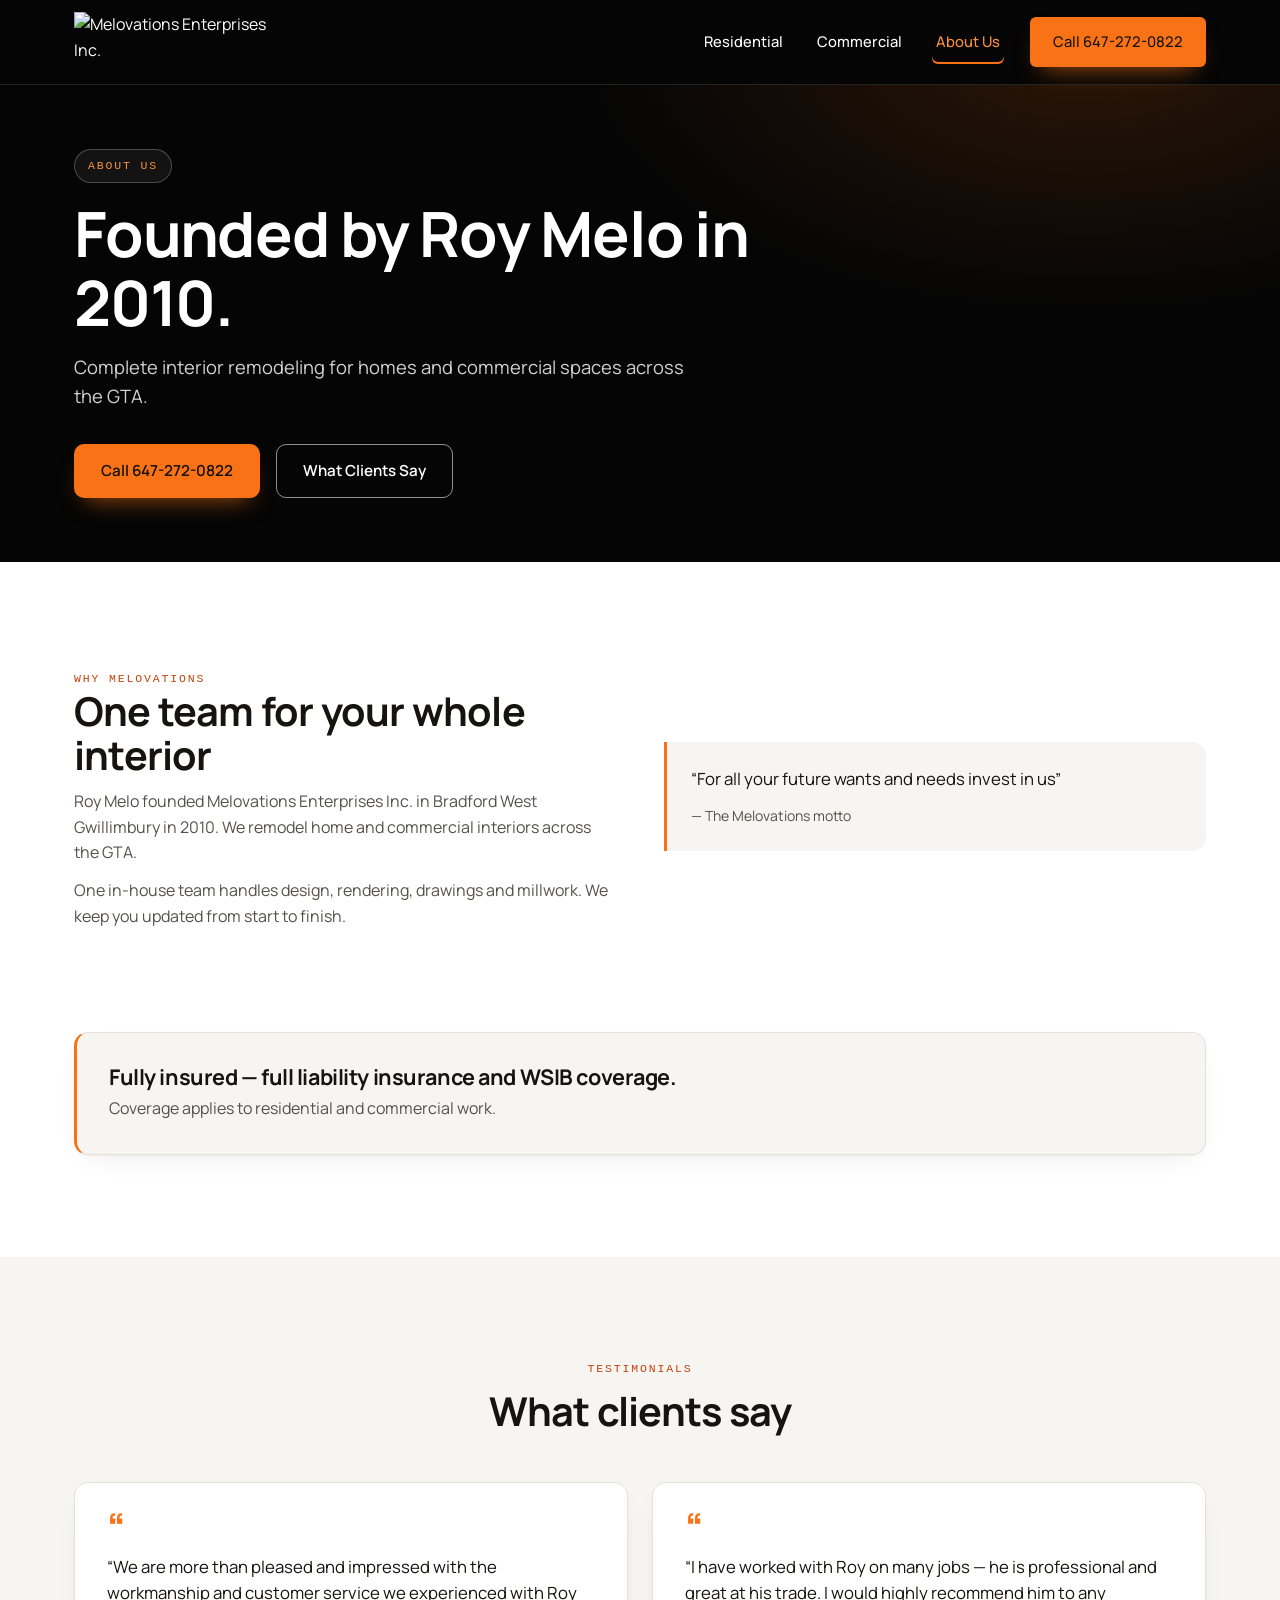
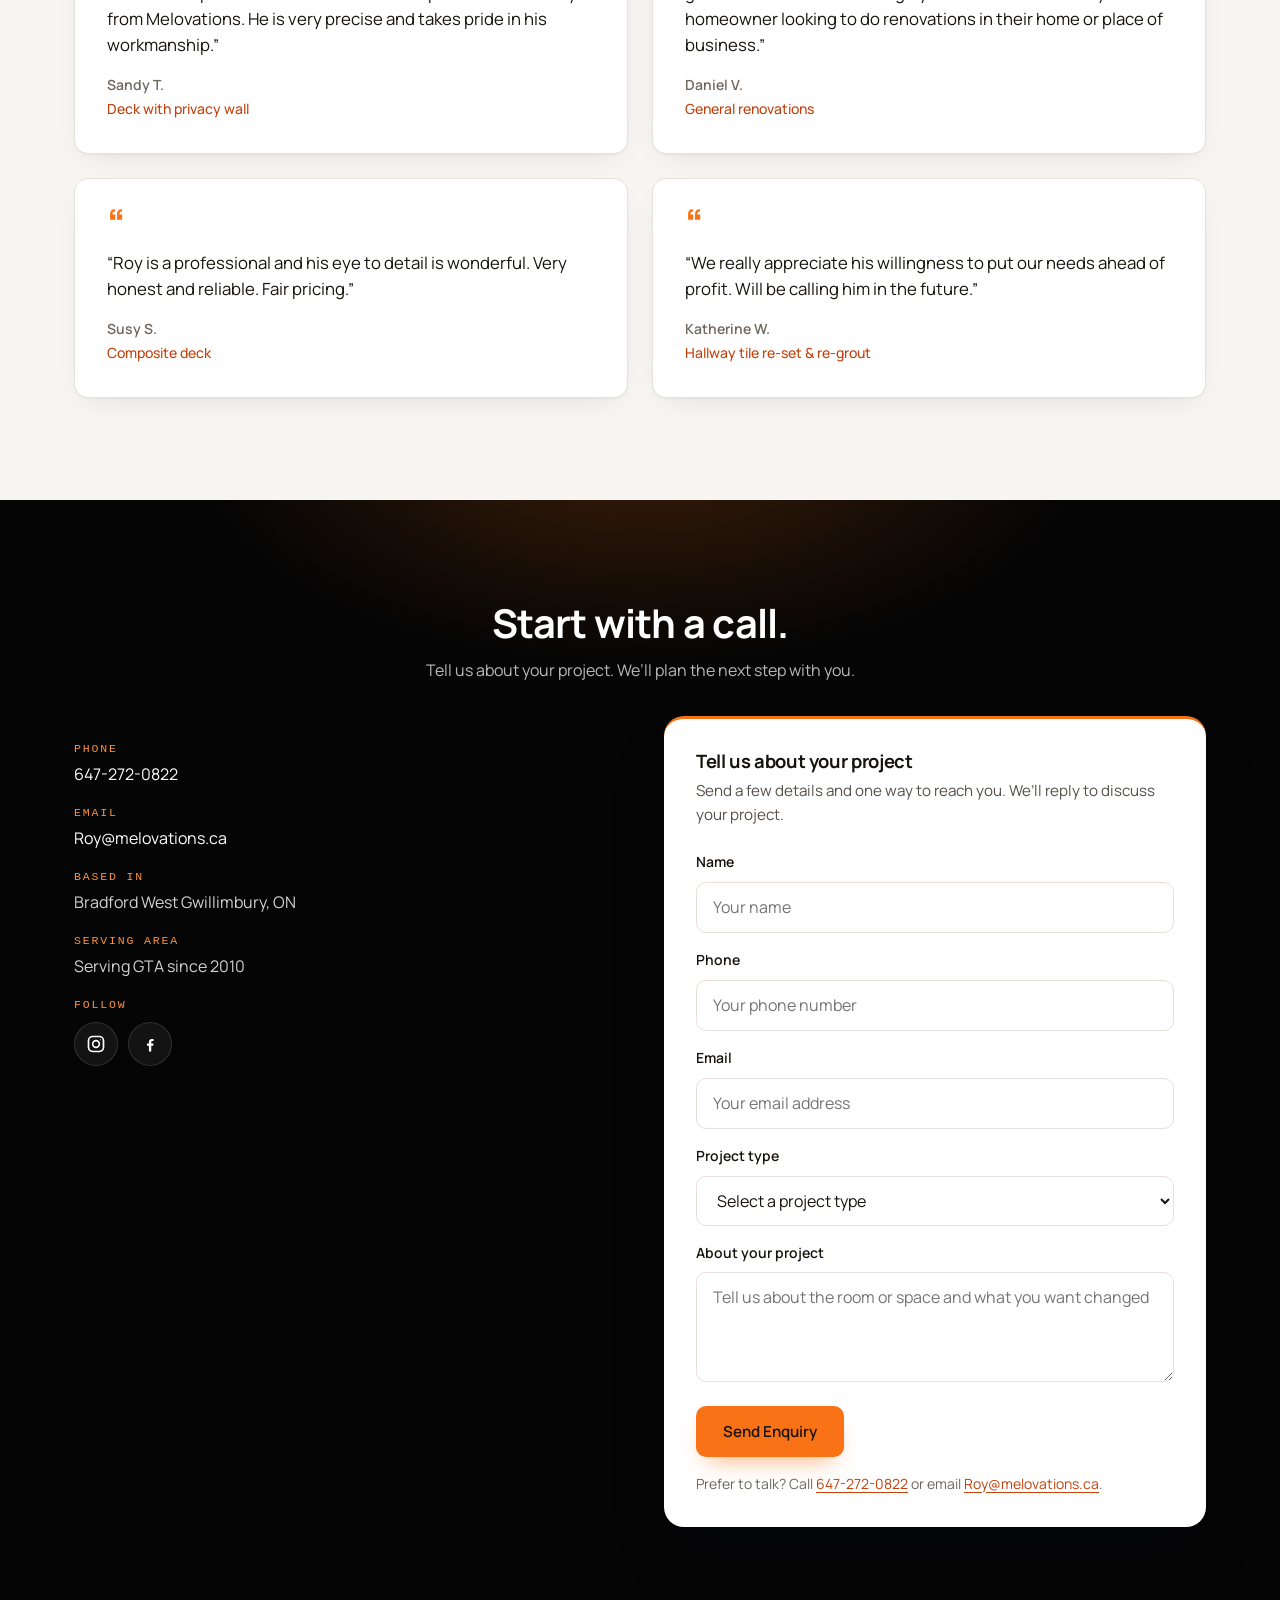
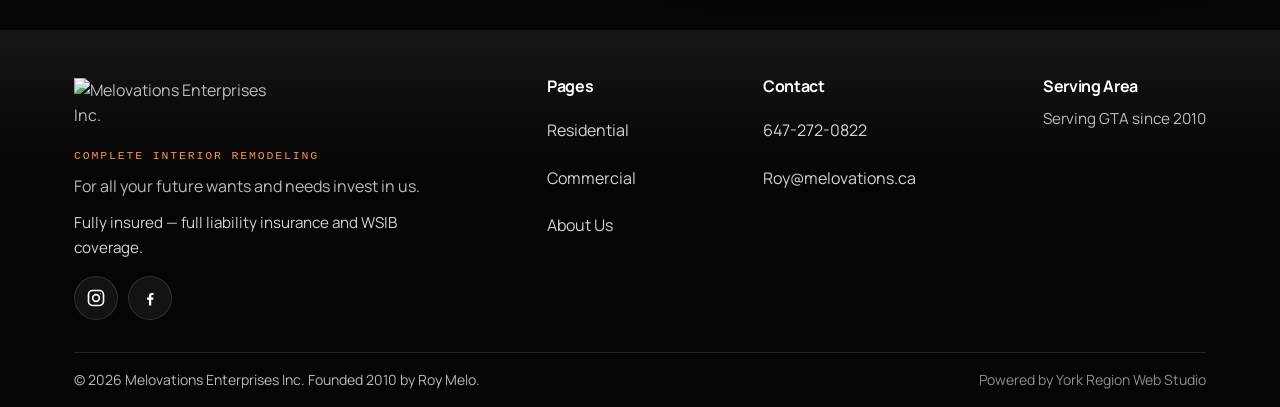
==== commit 3bd05d2c: "AVIF update BATCH A — replace index, commercial, about" ====
--- a/about.html
+++ b/about.html
@@ -62,7 +62,7 @@
 <a class="skip-link" href="#main">Skip to content</a>
 <header class="site-header">
   <div class="wrap header-inner">
-    <a class="brand" href="index.html" aria-label="Melovations Enterprises Inc. — home"><picture><source type="image/webp" srcset="assets/logo.webp"><img src="assets/logo.jpg" alt="Melovations Enterprises Inc." width="357" height="103" decoding="async"></picture></a>
+    <a class="brand" href="index.html" aria-label="Melovations Enterprises Inc. — home"><picture><source type="image/avif" srcset="assets/logo.avif"><source type="image/webp" srcset="assets/logo.webp"><img src="assets/logo.jpg" alt="Melovations Enterprises Inc." width="357" height="103" decoding="async"></picture></a>
     <button class="nav-toggle" id="navToggle" aria-label="Open menu" aria-expanded="false" aria-controls="mainNav">
       <svg width="22" height="22" viewBox="0 0 24 24" fill="none" stroke="currentColor" stroke-width="2" stroke-linecap="round" aria-hidden="true"><path d="M4 7h16M4 12h16M4 17h16"/></svg>
     </button>
@@ -210,7 +210,7 @@
   <div class="wrap">
     <div class="footer-top">
       <div class="footer-brand">
-        <picture><source type="image/webp" srcset="assets/logo.webp"><img src="assets/logo.jpg" alt="Melovations Enterprises Inc." width="357" height="103" loading="lazy" decoding="async"></picture>
+        <picture><source type="image/avif" srcset="assets/logo.avif"><source type="image/webp" srcset="assets/logo.webp"><img src="assets/logo.jpg" alt="Melovations Enterprises Inc." width="357" height="103" loading="lazy" decoding="async"></picture>
         <div class="footer-sub">Complete Interior Remodeling</div>
         <p class="footer-tagline">For all your future wants and needs invest in us.</p>
         <p class="footer-insure">Fully insured — full liability insurance and WSIB coverage.</p>
